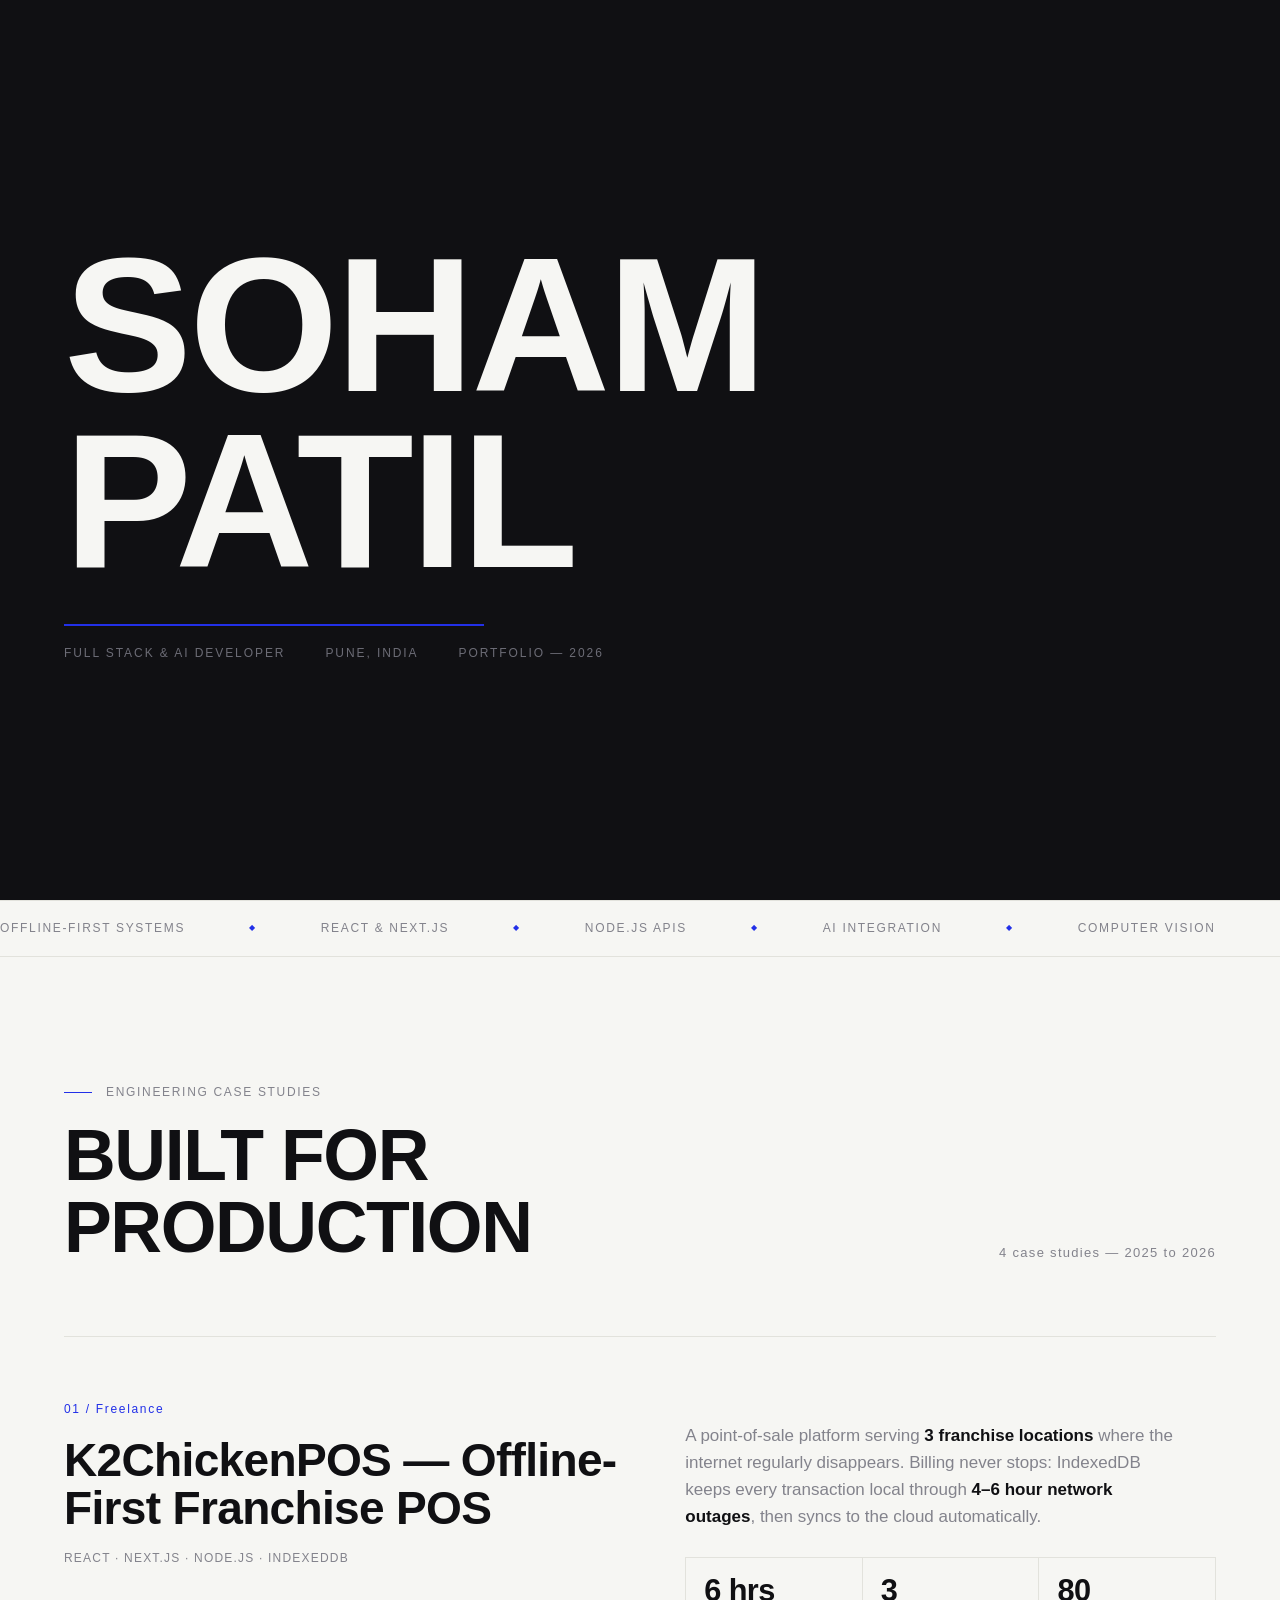
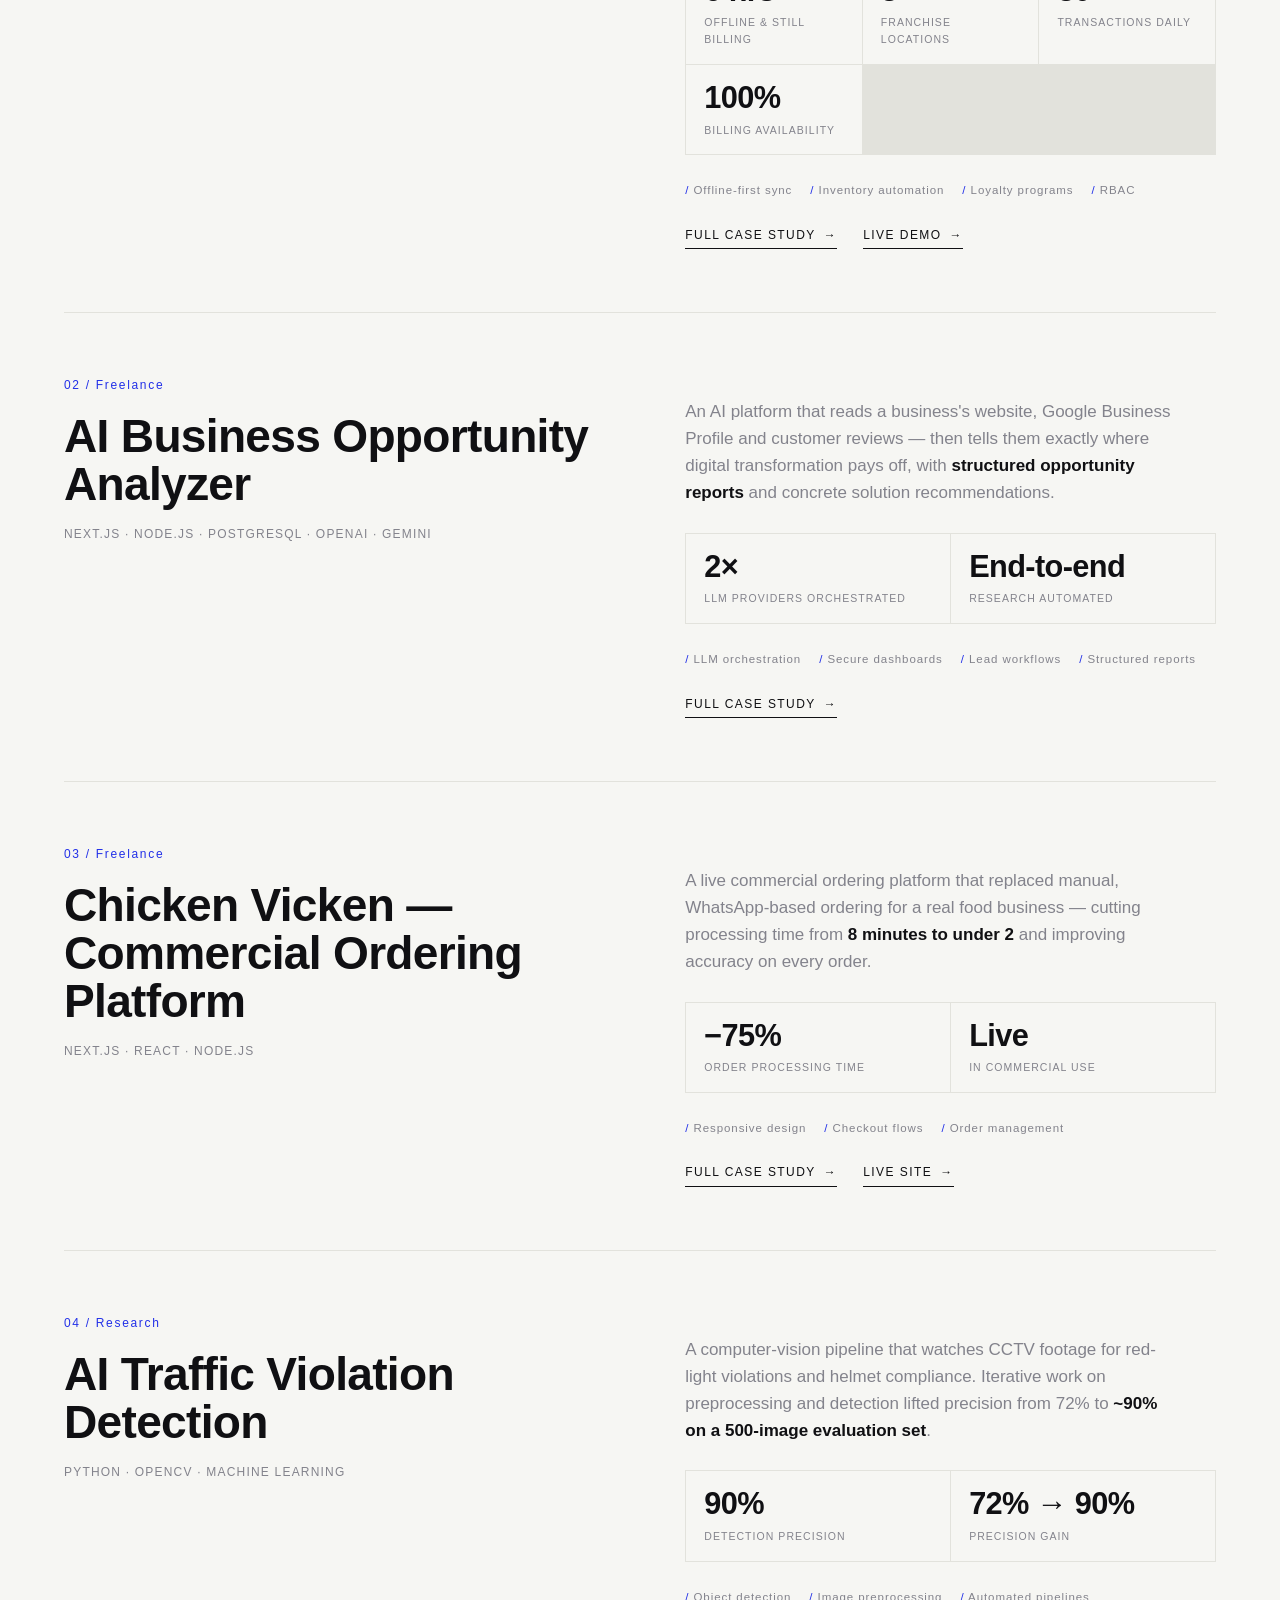
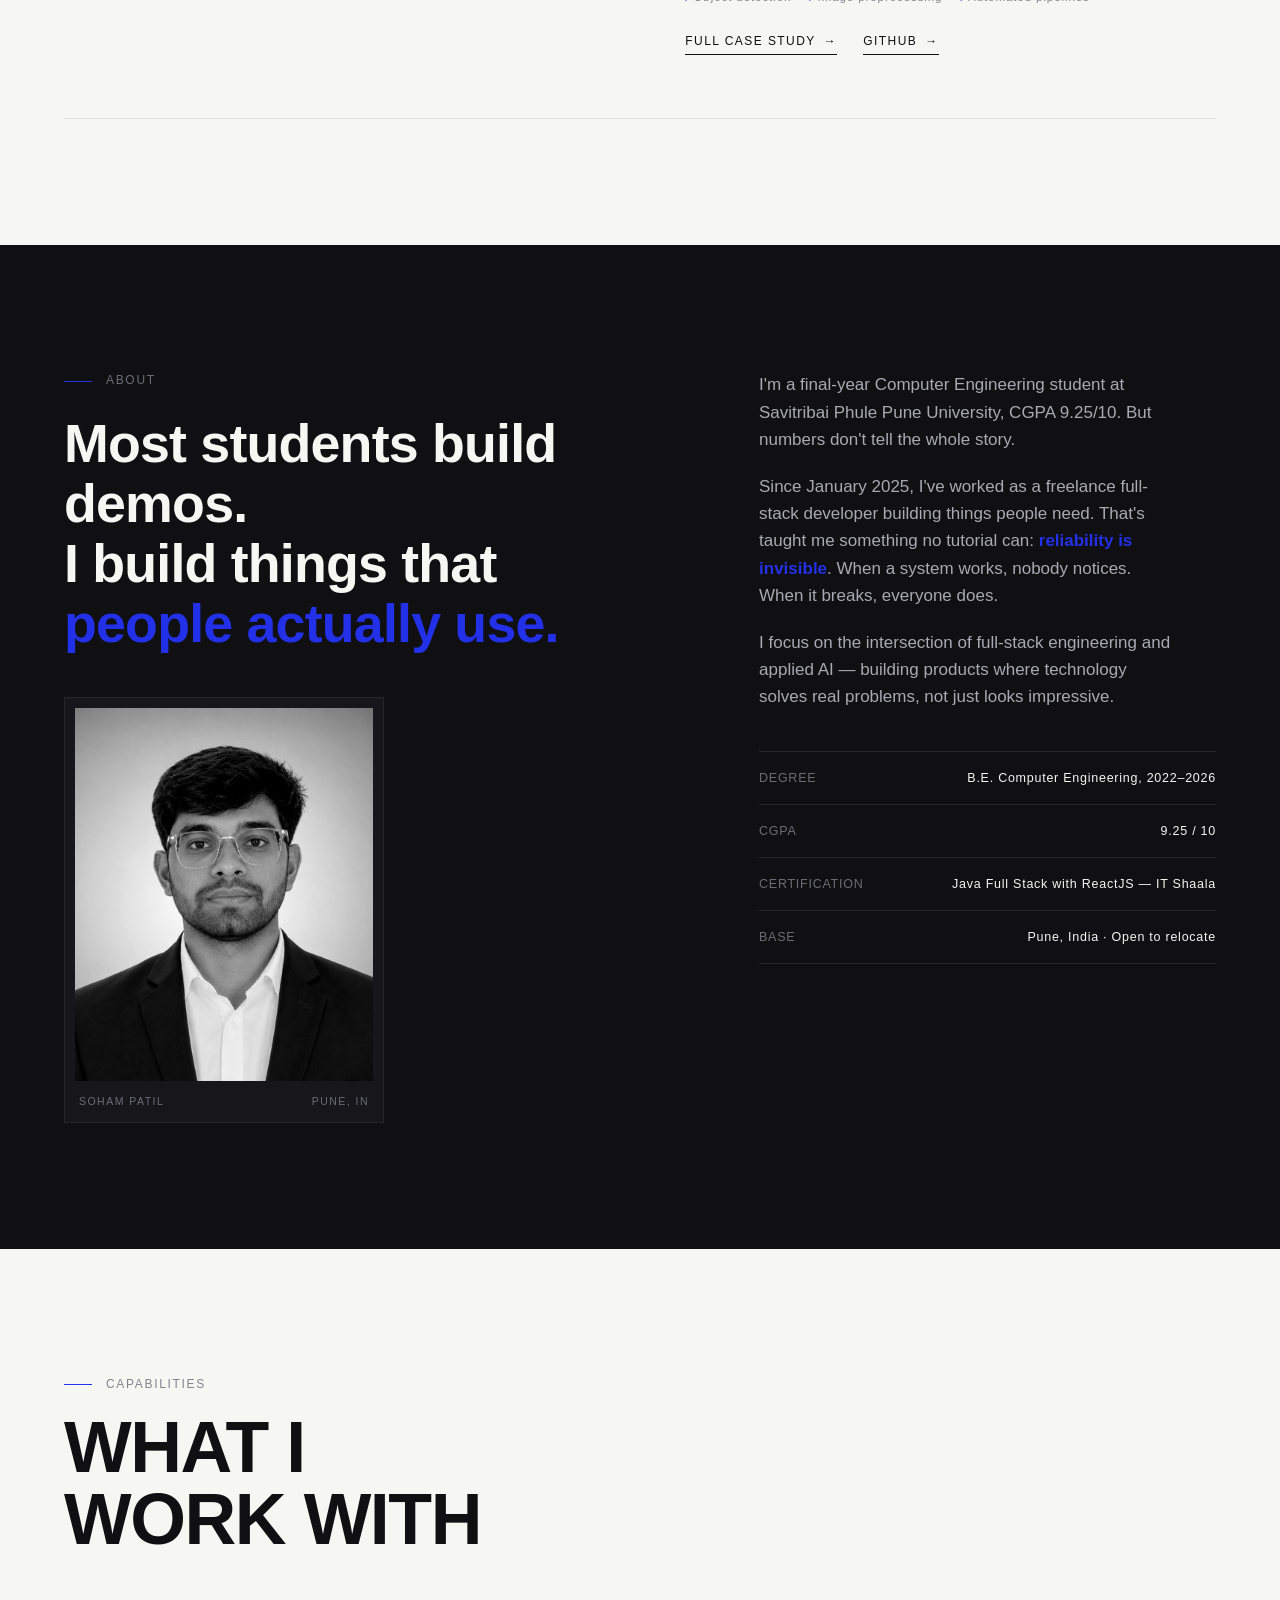
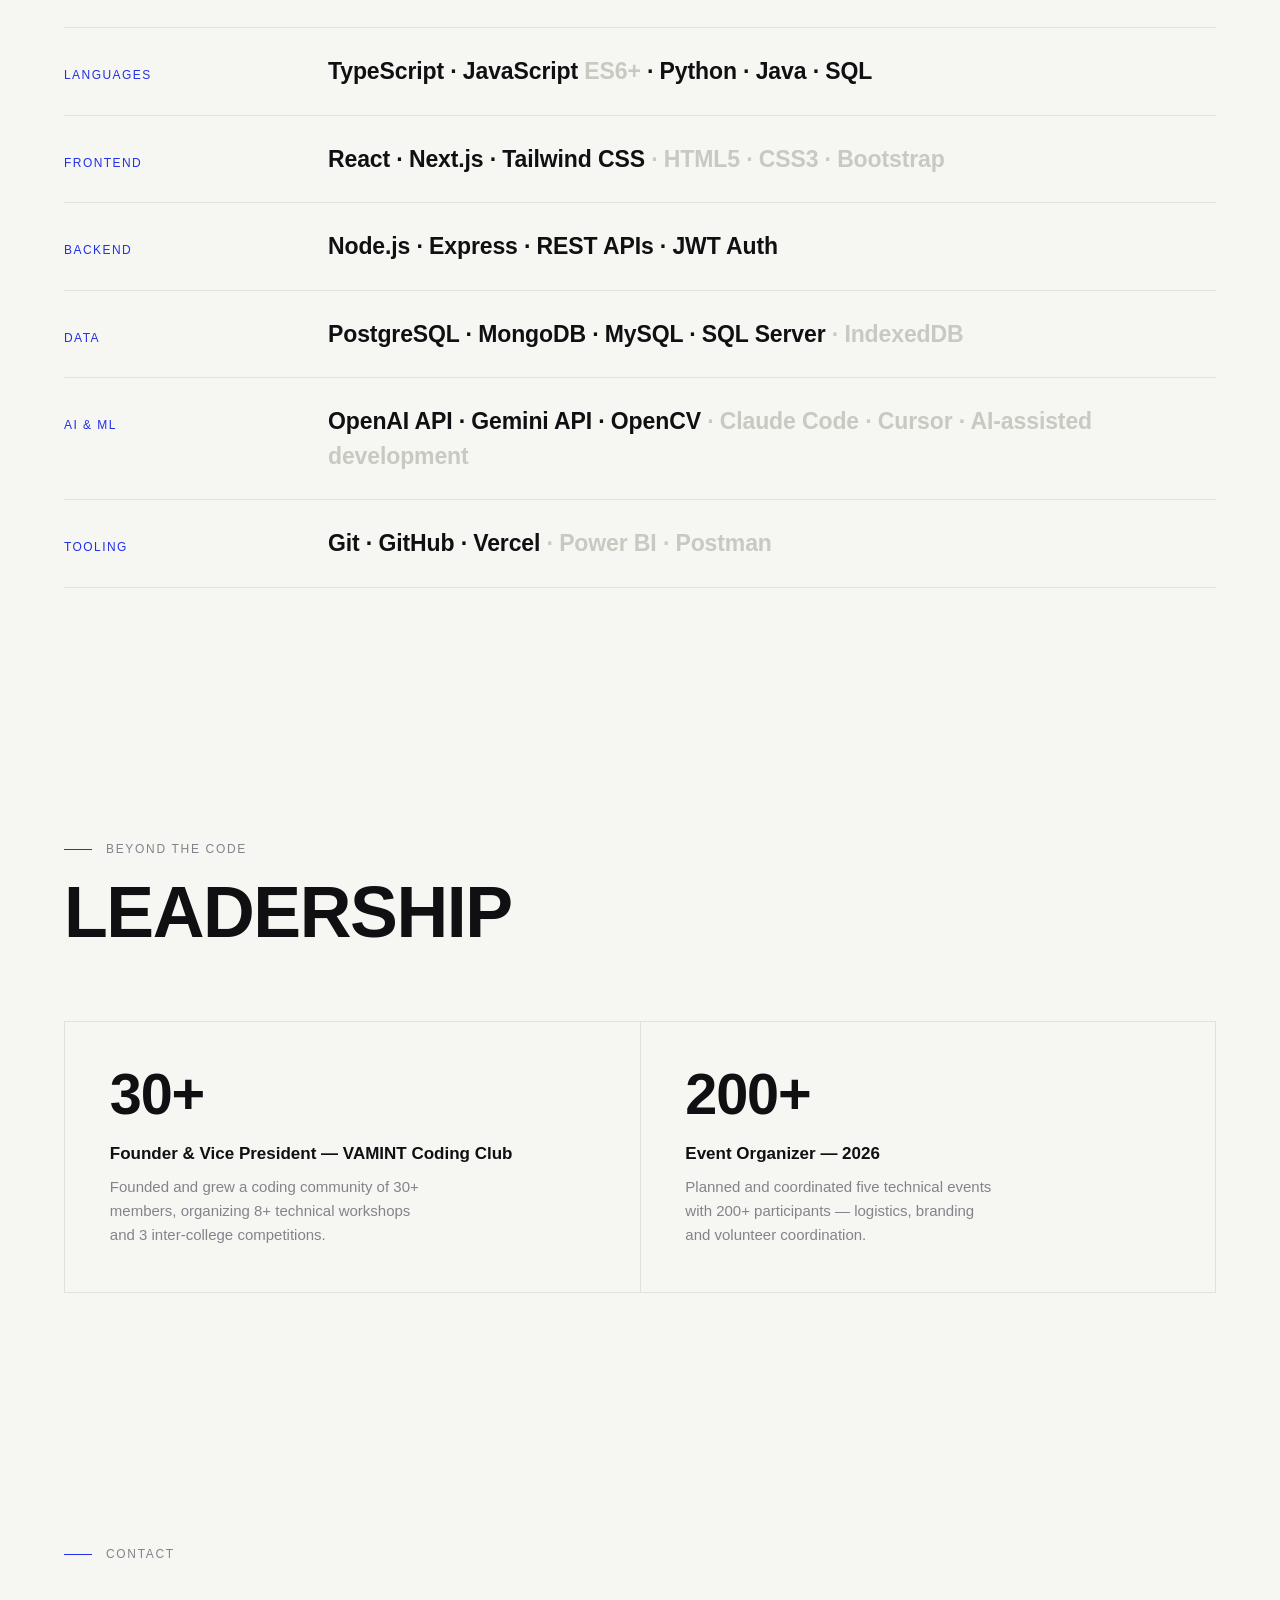
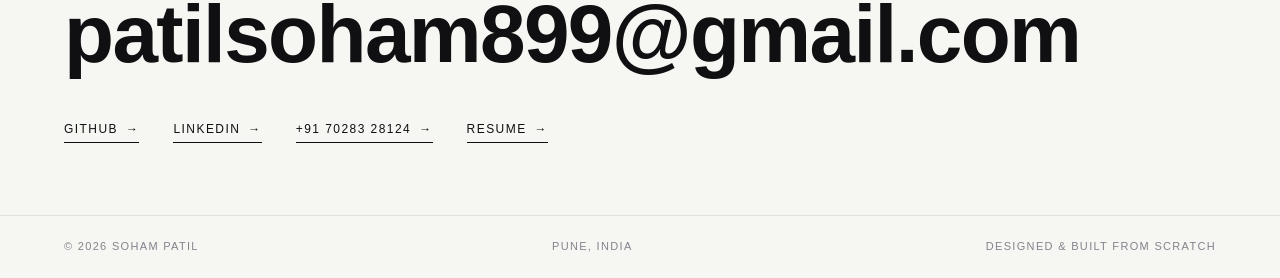
==== index.html @ d6ee8b54 "Add files via upload" ====
<!DOCTYPE html>
<html lang="en">
<head>
<meta charset="UTF-8" />
<meta name="viewport" content="width=device-width, initial-scale=1.0" />
<title>Soham Patil — Full Stack & AI Developer</title>
<meta name="description" content="Soham Patil builds production software that survives the real world — offline-first POS systems, commercial ordering platforms, and AI-powered tools." />
<link rel="preconnect" href="https://fonts.googleapis.com" />
<link rel="preconnect" href="https://fonts.gstatic.com" crossorigin />
<link href="https://fonts.googleapis.com/css2?family=Archivo:wdth,wght@62..125,100..900&family=Spline+Sans+Mono:wght@400;500&display=swap" rel="stylesheet" />
<style>
/* ============ TOKENS ============ */
:root{
  --gallery:#F6F6F3;
  --ink:#101013;
  --klein:#2230E8;
  --fog:#83838C;
  --hairline:#E2E2DC;
  --ink-hairline:#26262C;
  --display:'Lora',serif;
  --body:'Inter',sans-serif;
  --mono:'Inter',sans-serif;
  --ease:cubic-bezier(.25,.46,.45,.94);
  --gutter:clamp(20px,5vw,72px);
}
*{margin:0;padding:0;box-sizing:border-box;}
html{scroll-behavior:smooth;}
body{
  background:var(--gallery);
  color:var(--ink);
  font-family:var(--body);
  font-size:17px;
  line-height:1.6;
  -webkit-font-smoothing:antialiased;
  overflow-x:hidden;
}
body.locked{overflow:hidden;}
::selection{background:var(--klein);color:#fff;}
a{color:inherit;text-decoration:none;}
img{max-width:100%;display:block;}

.wrap{max-width:1360px;margin:0 auto;padding:0 var(--gutter);}
.wrap-narrow{max-width:960px;margin:0 auto;padding:0 var(--gutter);}
.eyebrow{
  font-family:var(--mono);
  font-size:12px;
  letter-spacing:.14em;
  text-transform:uppercase;
  color:var(--fog);
  display:flex;align-items:center;gap:14px;
}
.eyebrow::before{content:'';width:28px;height:1px;background:var(--klein);}

/* ============ INTRO OVERLAY ============ */
#intro{
  position:fixed;inset:0;z-index:100;
  background:var(--ink);color:var(--gallery);
  display:flex;flex-direction:column;justify-content:center;
  padding:0 var(--gutter);
  transition:transform 1.4s var(--ease);
}
#intro.lift{transform:translateY(-100%);}
.intro-line{overflow:hidden;}
.intro-line span{
  display:block;
  font-weight:700;
  font-size:clamp(64px,15vw,220px);
  line-height:.92;
  letter-spacing:-.015em;
  text-transform:uppercase;
  transform:translateY(110%);
  transition:transform 1.3s var(--ease);
  opacity:1;
}
#intro.play .intro-line span{transform:translateY(0);}
.intro-line:nth-child(2) span{transition-delay:.12s;}
.intro-rule{
  height:2px;width:0;background:var(--klein);
  margin:34px 0 18px;
  transition:width 1s var(--ease) .55s;
}
#intro.play .intro-rule{width:min(420px,60%);}
.intro-meta{
  font-family:var(--mono);font-size:12px;letter-spacing:.16em;
  text-transform:uppercase;color:#6C6C76;
  opacity:0;transform:translateY(10px);
  transition:opacity .7s ease .8s,transform .7s var(--ease) .8s;
  display:flex;gap:40px;flex-wrap:wrap;
}
#intro.play .intro-meta{opacity:1;transform:none;}

/* ============ NAV ============ */
header{
  position:fixed;top:0;left:0;right:0;z-index:50;
  padding:22px var(--gutter);
  display:flex;justify-content:space-between;align-items:center;
  opacity:0;transform:translateY(-12px);
  transition:opacity .8s ease,transform .8s var(--ease),background .3s ease,padding .3s ease;
}
body.ready header{opacity:1;transform:none;}
header.scrolled{
  background:rgba(246,246,243,.82);
  backdrop-filter:blur(14px);-webkit-backdrop-filter:blur(14px);
  padding:14px var(--gutter);
  border-bottom:1px solid var(--hairline);
}
.logo{
  font-weight:800;
  text-transform:uppercase;letter-spacing:-.01em;font-size:17px;
}
.logo em{font-style:normal;color:var(--klein);}
nav{display:flex;gap:34px;}
nav a{
  font-family:var(--mono);font-size:12px;letter-spacing:.12em;text-transform:uppercase;
  position:relative;padding:4px 0;color:var(--ink);
}
nav a::after{
  content:'';position:absolute;left:0;bottom:0;height:1px;width:100%;
  background:var(--klein);transform:scaleX(0);transform-origin:right;
  transition:transform .4s var(--ease);
}
nav a:hover::after{transform:scaleX(1);transform-origin:left;}
.nav-cta{color:var(--klein) !important;}
.menu-btn{
  display:none;background:none;border:none;cursor:pointer;z-index:70;
  font-family:var(--mono);font-size:12px;letter-spacing:.14em;text-transform:uppercase;
  color:var(--ink);
}

/* ============ HERO (landing) ============ */
.hero{
  min-height:100svh;
  display:flex;flex-direction:column;justify-content:flex-end;
  padding:0 var(--gutter) clamp(48px,8vh,90px);
  position:relative;
}
.hero h1{
  font-weight:800;
  ;
  font-size:clamp(44px,8.6vw,132px);
  line-height:.98;
  letter-spacing:-.02em;
  text-transform:uppercase;
  max-width:15ch;
}
.hero h1 .line{display:block;overflow:hidden;}
.hero h1 .line i{
  font-style:normal;display:block;
  transform:translateY(110%);
  transition:transform 1.1s var(--ease);
}
body.ready .hero h1 .line i{transform:none;}
body.ready .hero h1 .line:nth-child(2) i{transition-delay:.08s;}
body.ready .hero h1 .line:nth-child(3) i{transition-delay:.16s;}
.hero h1 em{font-style:normal;color:var(--klein);}
.hero-foot{
  display:flex;justify-content:space-between;align-items:flex-end;gap:40px;
  margin-top:clamp(32px,5vh,56px);flex-wrap:wrap;
  opacity:0;transform:translateY(16px);
  transition:opacity .9s ease .35s,transform .9s var(--ease) .35s;
}
body.ready .hero-foot{opacity:1;transform:none;}
.hero-foot p{max-width:44ch;color:var(--fog);font-size:16px;}
.hero-foot p strong{color:var(--ink);font-weight:600;}
.scroll-hint{
  font-family:var(--mono);font-size:11px;letter-spacing:.16em;text-transform:uppercase;
  color:var(--fog);display:flex;align-items:center;gap:12px;white-space:nowrap;
}
.scroll-hint::after{
  content:'';width:1px;height:44px;background:var(--ink);
  animation:drip 2.2s var(--ease) infinite;
  transform-origin:top;
}
@keyframes drip{0%{transform:scaleY(0);transform-origin:top;}45%{transform:scaleY(1);transform-origin:top;}55%{transform:scaleY(1);transform-origin:bottom;}100%{transform:scaleY(0);transform-origin:bottom;}}

/* ============ TICKER STRIP ============ */
.strip{
  border-top:1px solid var(--hairline);border-bottom:1px solid var(--hairline);
  padding:18px 0;overflow:hidden;
}
.strip-track{
  display:flex;gap:64px;width:max-content;
  animation:ticker 34s linear infinite;
}
.strip:hover .strip-track{animation-play-state:paused;}
.strip-track span{
  font-family:var(--mono);font-size:12px;letter-spacing:.14em;text-transform:uppercase;
  color:var(--fog);white-space:nowrap;display:flex;align-items:center;gap:64px;
}
.strip-track span::after{content:'◆';color:var(--klein);font-size:8px;}
@keyframes ticker{to{transform:translateX(-50%);}}

/* ============ SECTIONS ============ */
section{padding:clamp(90px,14vh,160px) 0;}
.section-head{
  display:flex;justify-content:space-between;align-items:flex-end;
  margin-bottom:clamp(48px,8vh,84px);gap:32px;flex-wrap:wrap;
}
.section-head h2{
  font-weight:800;
  font-size:clamp(36px,5.6vw,80px);line-height:1;
  letter-spacing:-.02em;text-transform:uppercase;margin-top:18px;
}
.section-head .count{
  font-family:var(--mono);font-size:13px;color:var(--fog);letter-spacing:.1em;
}
.reveal{opacity:0;transform:translateY(34px);transition:opacity .9s ease,transform .9s var(--ease);}
.reveal.in{opacity:1;transform:none;}

/* ============ WORK (landing) ============ */
.case{
  display:grid;
  grid-template-columns:minmax(0,1.05fr) minmax(0,1fr);
  gap:clamp(32px,5vw,80px);
  padding:clamp(44px,7vh,72px) 0;
  border-top:1px solid var(--hairline);
  align-items:start;
}
.case:last-of-type{border-bottom:1px solid var(--hairline);}
.case-left{position:sticky;top:110px;}
.case-idx{
  font-family:var(--mono);font-size:12px;color:var(--klein);letter-spacing:.14em;
  margin-bottom:18px;display:block;
}
.case h3{
  font-weight:750;
  font-size:clamp(28px,3.6vw,52px);line-height:1.04;letter-spacing:-.015em;
  margin-bottom:16px;
}
.case h3 a{transition:color .3s ease;}
.case h3 a:hover{color:var(--klein);}
.case-role{
  font-family:var(--mono);font-size:12px;letter-spacing:.1em;text-transform:uppercase;
  color:var(--fog);
}
.case-desc{color:var(--fog);margin:22px 0 26px;max-width:52ch;}
.case-desc strong{color:var(--ink);font-weight:600;}
.metrics{display:grid;grid-template-columns:repeat(auto-fit,minmax(150px,1fr));gap:1px;background:var(--hairline);border:1px solid var(--hairline);margin-bottom:26px;}
.metric{background:var(--gallery);padding:18px 18px 16px;transition:background .35s ease;}
.metric:hover{background:#EFEFEA;}
.metric b{
  display:block;font-weight:800;
  font-size:clamp(24px,2.4vw,34px);letter-spacing:-.02em;line-height:1;
}
.metric small{
  font-family:var(--mono);font-size:10.5px;letter-spacing:.1em;text-transform:uppercase;
  color:var(--fog);display:block;margin-top:8px;
}
.tags{display:flex;flex-wrap:wrap;gap:8px 18px;margin-bottom:26px;}
.tags span{
  font-family:var(--mono);font-size:11.5px;letter-spacing:.08em;color:var(--fog);
}
.tags span::before{content:'/ ';color:var(--klein);}
.case-links{display:flex;gap:26px;flex-wrap:wrap;}
.arrow-link{
  font-family:var(--mono);font-size:12px;letter-spacing:.12em;text-transform:uppercase;
  display:inline-flex;align-items:center;gap:8px;color:var(--ink);
  border-bottom:1px solid var(--ink);padding-bottom:3px;
  transition:color .3s ease,border-color .3s ease,gap .3s var(--ease);
  background:none;cursor:pointer;
}
.arrow-link:hover{color:var(--klein);border-color:var(--klein);gap:14px;}
.arrow-link::after{content:'→';}
.arrow-link.back::after{content:none;}
.arrow-link.back::before{content:'←';}

/* ============ ABOUT (ink panel) ============ */
.about{background:var(--ink);color:var(--gallery);}
.about .eyebrow{color:#6C6C76;}
.about-grid{
  display:grid;grid-template-columns:minmax(0,1.15fr) minmax(0,.85fr);
  gap:clamp(40px,6vw,100px);align-items:start;
}
.about h2{
  font-weight:750;
  font-size:clamp(30px,4.2vw,58px);line-height:1.12;letter-spacing:-.015em;
  margin-top:22px;
}
.about h2 em{font-style:normal;color:var(--klein);}
.about-side p{color:#A9A9B2;margin-bottom:20px;max-width:44ch;}
.about-side p strong{color:var(--gallery);font-weight:600;}
.facts{margin-top:40px;border-top:1px solid var(--ink-hairline);}
.fact{
  display:flex;justify-content:space-between;gap:24px;
  padding:16px 0;border-bottom:1px solid var(--ink-hairline);
  font-family:var(--mono);font-size:12.5px;letter-spacing:.06em;
}
.fact span:first-child{color:#6C6C76;text-transform:uppercase;}

/* portrait */
.portrait{
  margin-top:44px;max-width:320px;
  border:1px solid var(--ink-hairline);
  padding:10px;
  background:#17171B;
}
.portrait .ph{
  aspect-ratio:4/5;width:100%;
  display:flex;align-items:center;justify-content:center;
  background:#1D1D22;
  overflow:hidden;
}
.portrait .ph img{
  width:100%;height:100%;object-fit:cover;
  filter:grayscale(1) contrast(1.05);
  transition:filter .6s ease;
}
.portrait:hover .ph img{filter:grayscale(0);}
.portrait .ph span{
  font-weight:800;
  font-size:64px;color:#2C2C33;letter-spacing:-.02em;
}
.portrait figcaption{
  font-family:var(--mono);font-size:10.5px;letter-spacing:.14em;text-transform:uppercase;
  color:#6C6C76;padding:12px 4px 2px;display:flex;justify-content:space-between;
}

/* ============ CAPABILITIES ============ */
.cap-row{
  display:grid;grid-template-columns:minmax(140px,240px) 1fr;
  gap:24px;padding:26px 0;border-top:1px solid var(--hairline);
  align-items:baseline;
}
.cap-row:last-child{border-bottom:1px solid var(--hairline);}
.cap-row h4{
  font-family:var(--mono);font-size:12px;letter-spacing:.12em;text-transform:uppercase;
  color:var(--klein);font-weight:500;
}
.cap-row p{
  font-weight:600;
  font-size:clamp(17px,1.8vw,23px);line-height:1.5;letter-spacing:-.005em;
}
.cap-row p span{color:#C9C9C1;transition:color .4s ease;}
.cap-row:hover p span{color:var(--ink);}

/* ============ LEADERSHIP ============ */
.lead-grid{display:grid;grid-template-columns:1fr 1fr;gap:1px;background:var(--hairline);border:1px solid var(--hairline);}
.lead-card{background:var(--gallery);padding:clamp(28px,3.5vw,48px);transition:background .35s ease;}
.lead-card:hover{background:#EFEFEA;}
.lead-card b{
  display:block;font-weight:800;
  font-size:clamp(36px,4.5vw,64px);line-height:1;letter-spacing:-.02em;
}
.lead-card h5{
  font-weight:650;font-size:17px;margin:16px 0 8px;
  ;
}
.lead-card p{color:var(--fog);font-size:15px;max-width:38ch;}

/* ============ CONTACT ============ */
.contact{padding-bottom:clamp(60px,8vh,90px);}
.big-mail{
  display:block;
  font-weight:800;
  font-size:clamp(28px,6.4vw,87px);
  line-height:1.02;letter-spacing:-.02em;text-transform:lowercase;
  margin:28px 0 8px;
  position:relative;width:fit-content;max-width:100%;
  word-break:break-all;
  transition:color .35s ease;
}
.big-mail::after{
  content:'';position:absolute;left:0;bottom:-6px;height:3px;width:100%;
  background:var(--klein);transform:scaleX(0);transform-origin:right;
  transition:transform .55s var(--ease);
}
.big-mail:hover{color:var(--klein);}
.big-mail:hover::after{transform:scaleX(1);transform-origin:left;}
.contact-meta{display:flex;gap:34px;flex-wrap:wrap;margin-top:44px;}

/* ============ FOOTER ============ */
footer{
  border-top:1px solid var(--hairline);
  padding:22px var(--gutter);
  display:flex;justify-content:space-between;gap:20px;flex-wrap:wrap;
  font-family:var(--mono);font-size:11px;letter-spacing:.12em;text-transform:uppercase;
  color:var(--fog);
}

/* ============ CASE STUDY PAGES ============ */
.cs-hero{
  padding:clamp(150px,22vh,220px) 0 clamp(50px,8vh,80px);
}
.cs-hero h1{
  font-weight:800;
  font-size:clamp(38px,6.4vw,96px);line-height:1;letter-spacing:-.02em;
  text-transform:uppercase;margin-top:22px;max-width:18ch;
}
.cs-meta{
  display:grid;grid-template-columns:repeat(auto-fit,minmax(170px,1fr));
  gap:1px;background:var(--hairline);border:1px solid var(--hairline);
  margin-top:clamp(36px,6vh,56px);
}
.cs-meta div{background:var(--gallery);padding:16px 18px;}
.cs-meta small{
  font-family:var(--mono);font-size:10.5px;letter-spacing:.12em;text-transform:uppercase;
  color:var(--fog);display:block;margin-bottom:6px;
}
.cs-meta span{font-weight:600;font-size:14.5px;}
.cs-section{padding:clamp(56px,9vh,100px) 0;border-top:1px solid var(--hairline);}
.cs-section .eyebrow{margin-bottom:26px;}
.cs-lede{
  font-weight:600;
  font-size:clamp(21px,2.6vw,32px);line-height:1.35;letter-spacing:-.01em;
  max-width:30ch;
}
.cs-lede em{font-style:normal;color:var(--klein);}
.cs-cols{
  display:grid;grid-template-columns:minmax(0,1fr) minmax(0,1fr);
  gap:clamp(32px,5vw,80px);align-items:start;
}
.cs-body p{color:#55555E;margin-bottom:18px;max-width:58ch;}
.cs-body p strong{color:var(--ink);font-weight:600;}
.cs-body ul{list-style:none;margin:8px 0 18px;}
.cs-body li{
  padding:12px 0;border-bottom:1px solid var(--hairline);
  color:#55555E;font-size:15.5px;
}
.cs-body li strong{color:var(--ink);font-weight:600;}
.cs-body li::before{content:'— ';color:var(--klein);}

/* challenge blocks */
.challenge{
  border:1px solid var(--hairline);
  padding:clamp(24px,3vw,40px);
  margin-bottom:22px;
  background:var(--gallery);
  transition:border-color .35s ease;
}
.challenge:hover{border-color:var(--ink);}
.challenge h4{
  font-weight:700;
  font-size:clamp(18px,2vw,24px);letter-spacing:-.01em;margin-bottom:12px;
}
.challenge .q{
  font-family:var(--mono);font-size:11px;letter-spacing:.14em;text-transform:uppercase;
  color:var(--klein);display:block;margin-bottom:14px;
}
.challenge p{color:#55555E;font-size:15.5px;max-width:62ch;}
.challenge p strong{color:var(--ink);font-weight:600;}

/* lessons */
.lesson{
  border-left:2px solid var(--klein);
  padding:6px 0 6px clamp(24px,3vw,44px);
  font-weight:600;
  font-size:clamp(19px,2.2vw,27px);line-height:1.5;letter-spacing:-.008em;
  max-width:36ch;
}
.lesson small{
  display:block;margin-top:18px;
  font-family:var(--mono);font-weight:400;font-size:11px;
  letter-spacing:.14em;text-transform:uppercase;color:var(--fog);
}

/* architecture diagram */
.diagram-wrap{
  border:1px solid var(--hairline);
  background:#FBFBF9;
  padding:clamp(20px,3vw,44px);
  overflow-x:auto;
}
.diagram-wrap svg{display:block;margin:0 auto;min-width:640px;max-width:900px;width:100%;height:auto;}
.diagram-caption{
  font-family:var(--mono);font-size:11px;letter-spacing:.12em;text-transform:uppercase;
  color:var(--fog);margin-top:16px;display:flex;justify-content:space-between;gap:16px;flex-wrap:wrap;
}
/* svg internals */
.dg-node rect{
  fill:var(--gallery);stroke:var(--ink);stroke-width:1.25;
}
.dg-node.accent rect{stroke:var(--klein);stroke-width:1.5;}
.dg-node.dark rect{fill:var(--ink);stroke:var(--ink);}
.dg-node text{
  font-family:'Archivo',sans-serif;font-size:13.5px;font-weight:650;
  fill:var(--ink);letter-spacing:-.01em;
}
.dg-node.dark text{fill:var(--gallery);}
.dg-node .sub{
  font-family:'Spline Sans Mono',monospace;font-size:9.5px;font-weight:400;
  fill:var(--fog);letter-spacing:.08em;text-transform:uppercase;
}
.dg-node.dark .sub{fill:#8B8B95;}
.dg-wire{
  fill:none;stroke:var(--klein);stroke-width:1.5;
  stroke-dasharray:600;stroke-dashoffset:600;
}
.dg-wire.loop{stroke:var(--fog);stroke-dasharray:4 5;}
.dg-arrow{fill:var(--klein);opacity:0;}
.dg-label{
  font-family:'Spline Sans Mono',monospace;font-size:9.5px;
  fill:var(--fog);letter-spacing:.1em;text-transform:uppercase;
}
.dg-node{opacity:0;transform:translateY(10px);}
/* animation on .drawn */
.diagram-wrap.drawn .dg-node{
  animation:nodeIn .7s var(--ease) forwards;
}
.diagram-wrap.drawn .dg-wire:not(.loop){
  animation:wire 1.2s var(--ease) forwards;
}
.diagram-wrap.drawn .dg-wire.loop{
  animation:wire 1.2s var(--ease) forwards;
}
.diagram-wrap.drawn .dg-arrow{
  animation:fadeIn .4s ease forwards;
}
@keyframes nodeIn{to{opacity:1;transform:none;}}
@keyframes wire{to{stroke-dashoffset:0;}}
@keyframes fadeIn{to{opacity:1;}}

/* staggering (applied via inline style --d) */
.dg-node,.dg-wire,.dg-arrow{animation-delay:var(--d,0s) !important;}

/* case prev/next */
.cs-nav{
  border-top:1px solid var(--hairline);
  display:grid;grid-template-columns:1fr 1fr;
}
.cs-nav a{
  padding:clamp(32px,5vh,56px) var(--gutter);
  display:flex;flex-direction:column;gap:10px;
  transition:background .35s ease;
}
.cs-nav a:hover{background:#EFEFEA;}
.cs-nav a:first-child{border-right:1px solid var(--hairline);}
.cs-nav small{
  font-family:var(--mono);font-size:11px;letter-spacing:.14em;text-transform:uppercase;
  color:var(--fog);
}
.cs-nav b{
  font-weight:750;
  font-size:clamp(17px,2vw,24px);letter-spacing:-.01em;line-height:1.2;
}
.cs-nav a:last-child{text-align:right;align-items:flex-end;}

/* ============ RESPONSIVE ============ */
@media (max-width:900px){
  .case{grid-template-columns:1fr;}
  .case-left{position:static;}
  .about-grid{grid-template-columns:1fr;}
  .lead-grid{grid-template-columns:1fr;}
  .cs-cols{grid-template-columns:1fr;}
  nav{display:none;}
  nav.open{display:flex;position:fixed;inset:0;background:var(--gallery);flex-direction:column;justify-content:center;align-items:center;gap:28px;z-index:60;}
  nav.open a{font-size:18px;}
  .menu-btn{display:block;}
}

/* ============ LIGHTBOX / MODAL ============ */
.lightbox-modal{
  position:fixed;inset:0;z-index:1000;
  background:rgba(0,0,0,.85);
  display:none;align-items:center;justify-content:center;
  padding:20px;overflow-y:auto;
}
.lightbox-modal.open{display:flex;}
.lightbox-content{
  background:var(--gallery);
  border-radius:8px;
  max-width:1200px;width:100%;
  max-height:90vh;overflow-y:auto;
  position:relative;
}
.lightbox-close{
  position:absolute;top:16px;right:16px;z-index:1001;
  background:var(--ink);color:var(--gallery);
  border:none;cursor:pointer;width:44px;height:44px;
  font-size:28px;display:flex;align-items:center;justify-content:center;
  border-radius:50%;transition:background .3s ease;font-weight:300;
}
.lightbox-close:hover{background:var(--klein);}
.lightbox-inner{padding:clamp(16px,4vw,40px);}
.lightbox-img{width:100%;height:auto;display:block;border-radius:4px;margin-bottom:28px;}
.lightbox-iframe{
  width:100%;height:600px;border:none;border-radius:4px;
  display:block;margin-top:20px;
}

/* screenshot grid */
.cs-screenshots{
  display:grid;grid-template-columns:repeat(auto-fit,minmax(280px,1fr));
  gap:1px;background:var(--hairline);border:1px solid var(--hairline);
  margin-top:clamp(20px,3vw,32px);
}
.cs-screenshot{
  background:var(--gallery);padding:2px;cursor:pointer;
  transition:background .35s ease;position:relative;overflow:hidden;
}
.cs-screenshot:hover{background:#EFEFEA;}
.cs-screenshot img{
  width:100%;height:auto;display:block;
  transition:transform .4s var(--ease);
}
.cs-screenshot:hover img{transform:scale(1.02);}
.cs-screenshot-label{
  position:absolute;bottom:0;left:0;right:0;
  background:linear-gradient(180deg,transparent,rgba(0,0,0,.6));
  color:var(--gallery);padding:40px 12px 12px;
  font-family:var(--mono);font-size:11px;letter-spacing:.12em;
  text-transform:uppercase;opacity:0;transition:opacity .3s ease;
}
.cs-screenshot:hover .cs-screenshot-label{opacity:1;}

/* full-width iframe preview */
.cs-preview{
  border:1px solid var(--hairline);
  padding:0;overflow:hidden;border-radius:4px;
  margin-top:clamp(24px,3.5vw,40px);
}
.cs-preview-label{
  font-family:var(--mono);font-size:11px;letter-spacing:.12em;text-transform:uppercase;
  color:var(--fog);padding:12px 16px;background:var(--gallery);
  border-bottom:1px solid var(--hairline);
}
.cs-preview iframe{
  width:100%;height:600px;display:block;border:none;
}

/* ============ REDUCED MOTION ============ */
@media (prefers-reduced-motion:reduce){
  *,*::before,*::after{animation:none !important;transition:none !important;}
  #intro{display:none;}
  body{overflow:auto !important;}
  header,.hero h1 .line i,.hero-foot,.reveal{opacity:1 !important;transform:none !important;}
  .dg-node{opacity:1 !important;transform:none !important;}
  .dg-wire{stroke-dashoffset:0 !important;}
  .dg-arrow{opacity:1 !important;}
}

</style>
</head>
<body class="locked">
<header id="header">
  <a class="logo" href="#top">Soham<em>.</em>Patil</a>
  <button class="menu-btn" id="menuBtn" aria-label="Open menu">Menu</button>
  <nav id="nav">
    <a href="#work">Work</a>
    <a href="#about">About</a>
    <a href="#capabilities">Capabilities</a>
    <a href="#leadership">Leadership</a>
    <a href="#contact" class="nav-cta">Contact</a>
  </nav>
</header>
<!-- INTRO -->
<div id="intro" aria-hidden="true">
  <div class="intro-line"><span>Soham</span></div>
  <div class="intro-line"><span>Patil</span></div>
  <div class="intro-rule"></div>
  <div class="intro-meta">
    <span>Full Stack &amp; AI Developer</span>
    <span>Pune, India</span>
    <span>Portfolio — 2026</span>
  </div>
</div>

<!-- HERO -->
<section class="hero" id="top">
  <h1>
    <span class="line"><i>Software that</i></span>
    <span class="line"><i>actually</i></span>
    <span class="line"><i><em>works.</em></i></span>
  </h1>
  <div class="hero-foot">
    <p>
      I'm Soham, a Computer Engineering student building 
      <span style="color:var(--klein);font-weight:600;">production systems for real businesses</span>. 
      From point-of-sale platforms that keep working through power outages, to ordering systems that cut processing time in half, 
      I design software that solves actual problems.
    </p>
    <div class="scroll-hint">Scroll</div>
  </div>
</section>

<!-- STRIP -->
<div class="strip" aria-hidden="true">
  <div class="strip-track" id="stripTrack">
    <span>Offline-First Systems</span>
    <span>React &amp; Next.js</span>
    <span>Node.js APIs</span>
    <span>AI Integration</span>
    <span>Computer Vision</span>
    <span>PostgreSQL · MongoDB</span>
    <span>CGPA 9.25 / 10</span>
  </div>
</div>

<!-- WORK -->
<section id="work">
  <div class="wrap">
    <div class="section-head reveal">
      <div>
        <div class="eyebrow">Engineering Case Studies</div>
        <h2>Built for<br/>production</h2>
      </div>
      <div class="count">4 case studies — 2025 to 2026</div>
    </div>

    <!-- 01 -->
    <article class="case reveal">
      <div class="case-left">
        <span class="case-idx">01 / Freelance</span>
        <h3><a href="case-k2chickenpos.html">K2ChickenPOS — Offline-First Franchise POS</a></h3>
        <div class="case-role">React · Next.js · Node.js · IndexedDB</div>
      </div>
      <div class="case-right">
        <p class="case-desc">
          A point-of-sale platform serving <strong>3 franchise locations</strong> where
          the internet regularly disappears. Billing never stops: IndexedDB keeps
          every transaction local through <strong>4–6 hour network outages</strong>, then
          syncs to the cloud automatically.
        </p>
        <div class="metrics">
          <div class="metric"><b>6 hrs</b><small>Offline &amp; still billing</small></div>
          <div class="metric"><b>3</b><small>Franchise locations</small></div>
          <div class="metric"><b>80</b><small>Transactions daily</small></div>
          <div class="metric"><b>100%</b><small>Billing availability</small></div>
        </div>
        <div class="tags">
          <span>Offline-first sync</span><span>Inventory automation</span><span>Loyalty programs</span><span>RBAC</span>
        </div>
        <div class="case-links">
          <a class="arrow-link" href="case-k2chickenpos.html">Full case study</a>
          <a class="arrow-link" href="https://k2-chicken-pos-web.vercel.app/store/pos" target="_blank" rel="noopener">Live demo</a>
        </div>
      </div>
    </article>

    <!-- 02 -->
    <article class="case reveal">
      <div class="case-left">
        <span class="case-idx">02 / Freelance</span>
        <h3><a href="case-ai-analyzer.html">AI Business Opportunity Analyzer</a></h3>
        <div class="case-role">Next.js · Node.js · PostgreSQL · OpenAI · Gemini</div>
      </div>
      <div class="case-right">
        <p class="case-desc">
          An AI platform that reads a business's website, Google Business Profile
          and customer reviews — then tells them exactly where digital
          transformation pays off, with <strong>structured opportunity reports</strong>
          and concrete solution recommendations.
        </p>
        <div class="metrics">
          <div class="metric"><b>2×</b><small>LLM providers orchestrated</small></div>
          <div class="metric"><b>End-to-end</b><small>Research automated</small></div>
        </div>
        <div class="tags">
          <span>LLM orchestration</span><span>Secure dashboards</span><span>Lead workflows</span><span>Structured reports</span>
        </div>
        <div class="case-links">
          <a class="arrow-link" href="case-ai-analyzer.html">Full case study</a>
        </div>
      </div>
    </article>

    <!-- 03 -->
    <article class="case reveal">
      <div class="case-left">
        <span class="case-idx">03 / Freelance</span>
        <h3><a href="case-chicken-vicken.html">Chicken Vicken — Commercial Ordering Platform</a></h3>
        <div class="case-role">Next.js · React · Node.js</div>
      </div>
      <div class="case-right">
        <p class="case-desc">
          A live commercial ordering platform that replaced manual,
          WhatsApp-based ordering for a real food business — cutting processing
          time from <strong>8 minutes to under 2</strong> and improving accuracy on
          every order.
        </p>
        <div class="metrics">
          <div class="metric"><b>−75%</b><small>Order processing time</small></div>
          <div class="metric"><b>Live</b><small>In commercial use</small></div>
        </div>
        <div class="tags">
          <span>Responsive design</span><span>Checkout flows</span><span>Order management</span>
        </div>
        <div class="case-links">
          <a class="arrow-link" href="case-chicken-vicken.html">Full case study</a>
          <a class="arrow-link" href="https://www.k2chicken.com" target="_blank" rel="noopener">Live site</a>
        </div>
      </div>
    </article>

    <!-- 04 -->
    <article class="case reveal">
      <div class="case-left">
        <span class="case-idx">04 / Research</span>
        <h3><a href="case-traffic-detection.html">AI Traffic Violation Detection</a></h3>
        <div class="case-role">Python · OpenCV · Machine Learning</div>
      </div>
      <div class="case-right">
        <p class="case-desc">
          A computer-vision pipeline that watches CCTV footage for red-light
          violations and helmet compliance. Iterative work on preprocessing and
          detection lifted precision from 72% to <strong>~90% on a 500-image
          evaluation set</strong>.
        </p>
        <div class="metrics">
          <div class="metric"><b>90%</b><small>Detection precision</small></div>
          <div class="metric"><b>72% → 90%</b><small>Precision gain</small></div>
        </div>
        <div class="tags">
          <span>Object detection</span><span>Image preprocessing</span><span>Automated pipelines</span>
        </div>
        <div class="case-links">
          <a class="arrow-link" href="case-traffic-detection.html">Full case study</a>
          <a class="arrow-link" href="https://github.com/SohamPatil01" target="_blank" rel="noopener">GitHub</a>
        </div>
      </div>
    </article>
  </div>
</section>

<!-- ABOUT -->
<section class="about" id="about">
  <div class="wrap">
    <div class="about-grid">
      <div class="reveal">
        <div class="eyebrow">About</div>
        <h2>
          Most students build demos.<br/>
          I build things that<br/>
          <em>people actually use.</em>
        </h2>
        <figure class="portrait">
          <div class="ph">
            <img src="[data-uri]" alt="Soham Patil" />
          </div>
          <figcaption><span>Soham Patil</span><span>Pune, IN</span></figcaption>
        </figure>
      </div>
      <div class="about-side reveal">
        <p>
          I'm a final-year Computer Engineering student at Savitribai Phule Pune
          University, CGPA 9.25/10. But numbers don't tell the whole story.
        </p>
        <p>
          Since January 2025, I've worked as a freelance full-stack developer building things people need. 
          That's taught me something no tutorial can: <span style="color:var(--klein);font-weight:600;">reliability is invisible</span>. 
          When a system works, nobody notices. When it breaks, everyone does.
        </p>
        <p>
          I focus on the intersection of full-stack engineering and applied AI — building products 
          where technology solves real problems, not just looks impressive.
        </p>
        <div class="facts">
          <div class="fact"><span>Degree</span><span>B.E. Computer Engineering, 2022–2026</span></div>
          <div class="fact"><span>CGPA</span><span>9.25 / 10</span></div>
          <div class="fact"><span>Certification</span><span>Java Full Stack with ReactJS — IT Shaala</span></div>
          <div class="fact"><span>Base</span><span>Pune, India · Open to relocate</span></div>
        </div>
      </div>
    </div>
  </div>
</section>

<!-- CAPABILITIES -->
<section id="capabilities">
  <div class="wrap">
    <div class="section-head reveal">
      <div>
        <div class="eyebrow">Capabilities</div>
        <h2>What I<br/>work with</h2>
      </div>
    </div>
    <div class="reveal">
      <div class="cap-row">
        <h4>Languages</h4>
        <p>TypeScript · JavaScript <span>ES6+</span> · Python · Java · SQL</p>
      </div>
      <div class="cap-row">
        <h4>Frontend</h4>
        <p>React · Next.js · Tailwind CSS <span>· HTML5 · CSS3 · Bootstrap</span></p>
      </div>
      <div class="cap-row">
        <h4>Backend</h4>
        <p>Node.js · Express · REST APIs · JWT Auth</p>
      </div>
      <div class="cap-row">
        <h4>Data</h4>
        <p>PostgreSQL · MongoDB · MySQL · SQL Server <span>· IndexedDB</span></p>
      </div>
      <div class="cap-row">
        <h4>AI &amp; ML</h4>
        <p>OpenAI API · Gemini API · OpenCV <span>· Claude Code · Cursor · AI-assisted development</span></p>
      </div>
      <div class="cap-row">
        <h4>Tooling</h4>
        <p>Git · GitHub · Vercel <span>· Power BI · Postman</span></p>
      </div>
    </div>
  </div>
</section>

<!-- LEADERSHIP -->
<section id="leadership">
  <div class="wrap">
    <div class="section-head reveal">
      <div>
        <div class="eyebrow">Beyond the Code</div>
        <h2>Leadership</h2>
      </div>
    </div>
    <div class="lead-grid reveal">
      <div class="lead-card">
        <b>30+</b>
        <h5>Founder &amp; Vice President — VAMINT Coding Club</h5>
        <p>Founded and grew a coding community of 30+ members, organizing 8+ technical workshops and 3 inter-college competitions.</p>
      </div>
      <div class="lead-card">
        <b>200+</b>
        <h5>Event Organizer — 2026</h5>
        <p>Planned and coordinated five technical events with 200+ participants — logistics, branding and volunteer coordination.</p>
      </div>
    </div>
  </div>
</section>

<!-- CONTACT -->
<section class="contact" id="contact">
  <div class="wrap reveal">
    <div class="eyebrow">Contact</div>
    <a class="big-mail" href="mailto:patilsoham899@gmail.com">patilsoham899@gmail.com</a>
    <div class="contact-meta">
      <a class="arrow-link" href="https://github.com/SohamPatil01" target="_blank" rel="noopener">GitHub</a>
      <a class="arrow-link" href="https://www.linkedin.com/in/soham-patil-363115251/" target="_blank" rel="noopener">LinkedIn</a>
      <a class="arrow-link" href="tel:+917028328124">+91 70283 28124</a>
      <a class="arrow-link" href="[data-uri]" download="Soham_Patil_Resume.pdf">Resume</a>
    </div>
  </div>
</section>

<div id="lightbox" class="lightbox-modal">
  <div class="lightbox-content">
    <button id="lightbox-close" class="lightbox-close">&times;</button>
    <div class="lightbox-inner"></div>
  </div>
</div>
<footer>
  <span>&copy; 2026 Soham Patil</span>
  <span>Pune, India</span>
  <span>Designed &amp; built from scratch</span>
</footer>
<script>
(function(){
  const reduce = window.matchMedia('(prefers-reduced-motion: reduce)').matches;
  const intro = document.getElementById('intro');
  const body = document.body;

  // ticker duplicate (landing only)
  const track = document.getElementById('stripTrack');
  if(track) track.innerHTML += track.innerHTML;

  // intro: play on every landing page load, only suppress on case study pages
  if(intro){
    const isLanding = !window.location.pathname.includes('case-');
    const seen = sessionStorage.getItem('introSeen');
    if(reduce || (seen && !isLanding)){
      intro.remove();
      body.classList.remove('locked');
      body.classList.add('ready');
    }else{
      requestAnimationFrame(()=> requestAnimationFrame(()=> intro.classList.add('play')));
      setTimeout(()=>{
        intro.classList.add('lift');
        body.classList.remove('locked');
        body.classList.add('ready');
        sessionStorage.setItem('introSeen','1');
        setTimeout(()=> intro.remove(), 1400);
      }, 3200);
    }
  }else{
    body.classList.remove('locked');
    body.classList.add('ready');
  }

  // nav scroll state
  const header = document.getElementById('header');
  addEventListener('scroll', ()=>{
    header.classList.toggle('scrolled', scrollY > 40);
  }, {passive:true});

  // scroll reveals
  const io = new IntersectionObserver(entries=>{
    entries.forEach(e=>{
      if(e.isIntersecting){ e.target.classList.add('in'); io.unobserve(e.target); }
    });
  },{threshold:.12, rootMargin:'0px 0px -8% 0px'});
  document.querySelectorAll('.reveal').forEach(el=> io.observe(el));

  // architecture diagrams: draw when visible
  const dio = new IntersectionObserver(entries=>{
    entries.forEach(e=>{
      if(e.isIntersecting){ e.target.classList.add('drawn'); dio.unobserve(e.target); }
    });
  },{threshold:.35});
  document.querySelectorAll('.diagram-wrap').forEach(el=> dio.observe(el));

  // lightbox modal
  const modal = document.getElementById('lightbox');
  const closeBtn = document.getElementById('lightbox-close');
  const screenshots = document.querySelectorAll('.cs-screenshot, .lightbox-trigger');
  if(modal && closeBtn){
    screenshots.forEach(ss => {
      ss.addEventListener('click', (e)=>{
        const imgSrc = ss.dataset.imgSrc;
        const iframeSrc = ss.dataset.iframeSrc;
        const label = ss.dataset.label || '';
        
        const inner = modal.querySelector('.lightbox-inner');
        let content = '';
        if(imgSrc) content += `<img class="lightbox-img" src="${imgSrc}" alt="${label}" />`;
        if(iframeSrc) content += `<iframe class="lightbox-iframe" src="${iframeSrc}" title="${label}"></iframe>`;
        inner.innerHTML = content;
        modal.classList.add('open');
        document.body.style.overflow = 'hidden';
      });
    });
    closeBtn.addEventListener('click', ()=>{
      modal.classList.remove('open');
      document.body.style.overflow = 'auto';
    });
    modal.addEventListener('click', (e)=>{
      if(e.target === modal){
        modal.classList.remove('open');
        document.body.style.overflow = 'auto';
      }
    });
  }

  // mobile menu
  const menuBtn = document.getElementById('menuBtn');
  const nav = document.getElementById('nav');
  if(menuBtn && nav){
    menuBtn.addEventListener('click', ()=>{
      const open = nav.classList.toggle('open');
      menuBtn.textContent = open ? 'Close' : 'Menu';
    });
    nav.querySelectorAll('a').forEach(a=> a.addEventListener('click', ()=>{
      nav.classList.remove('open');
      menuBtn.textContent = 'Menu';
    }));
  }
})();

</script>
</body>
</html>
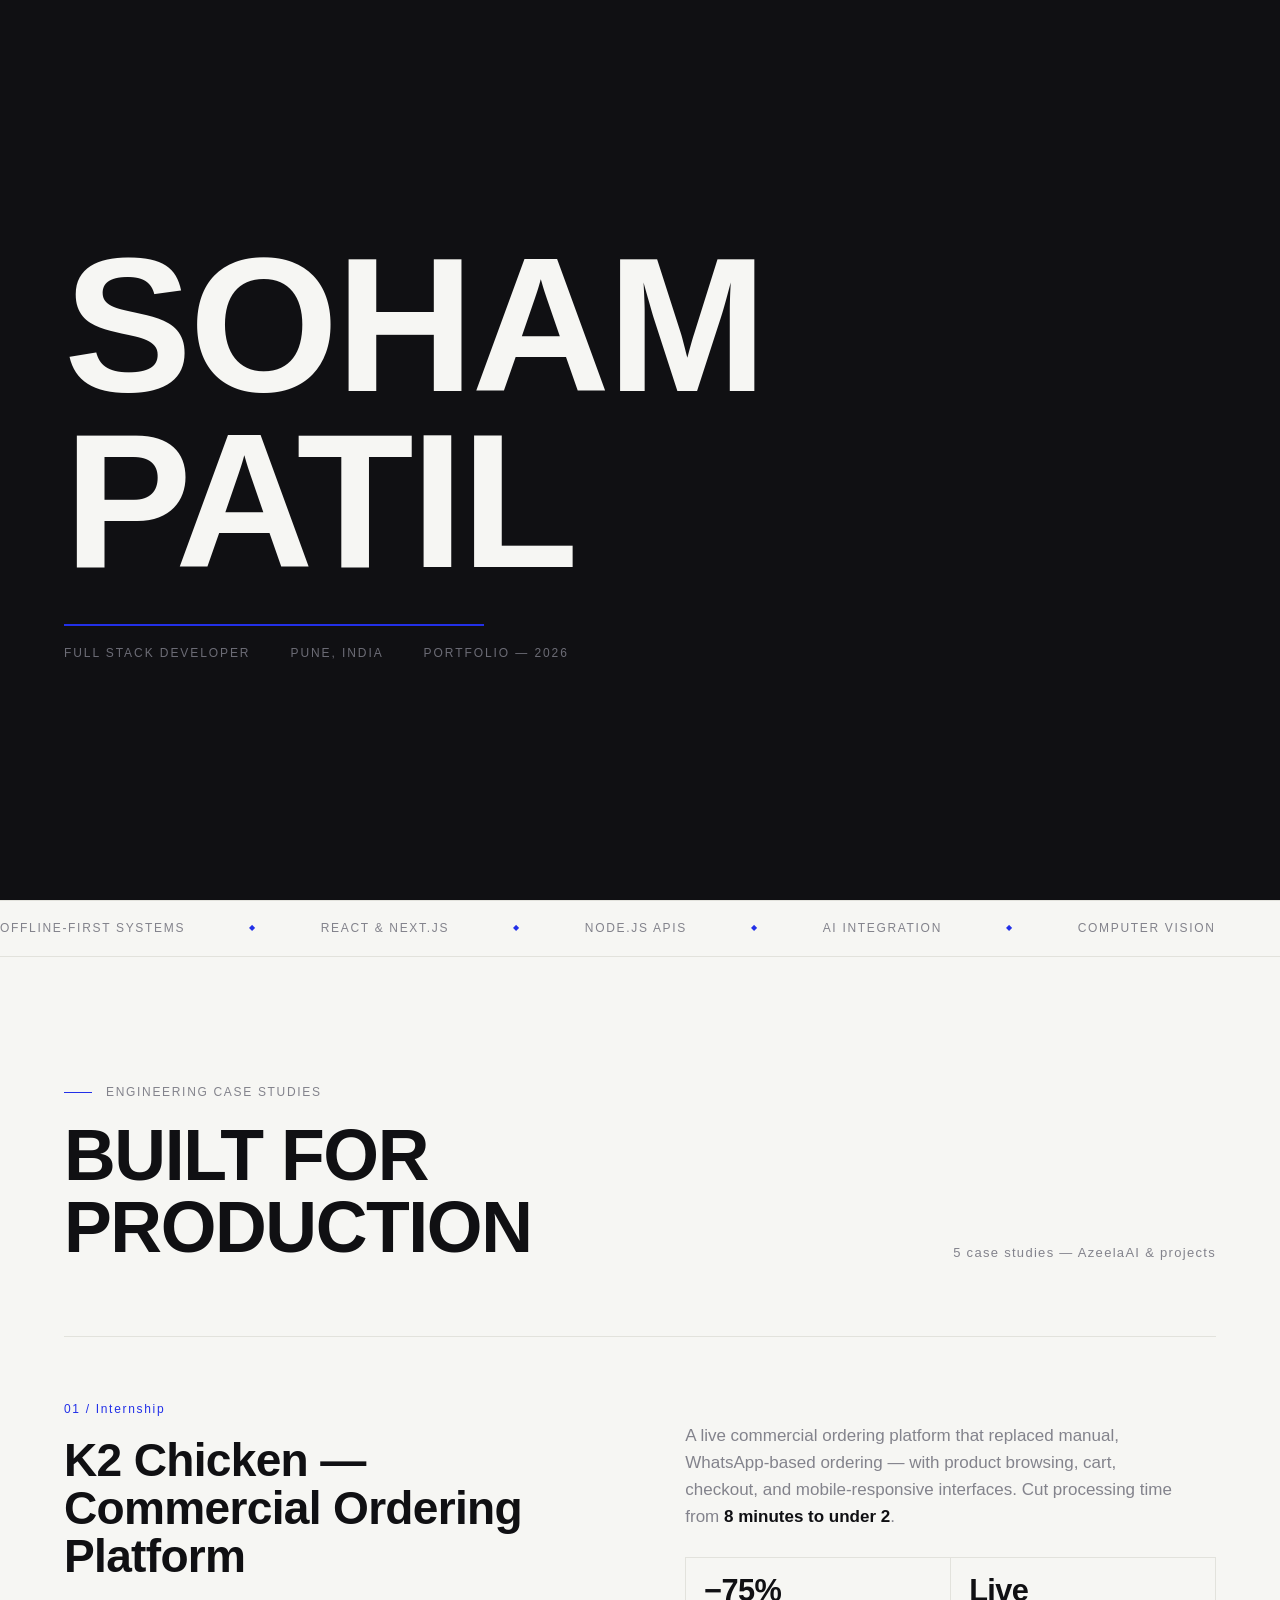
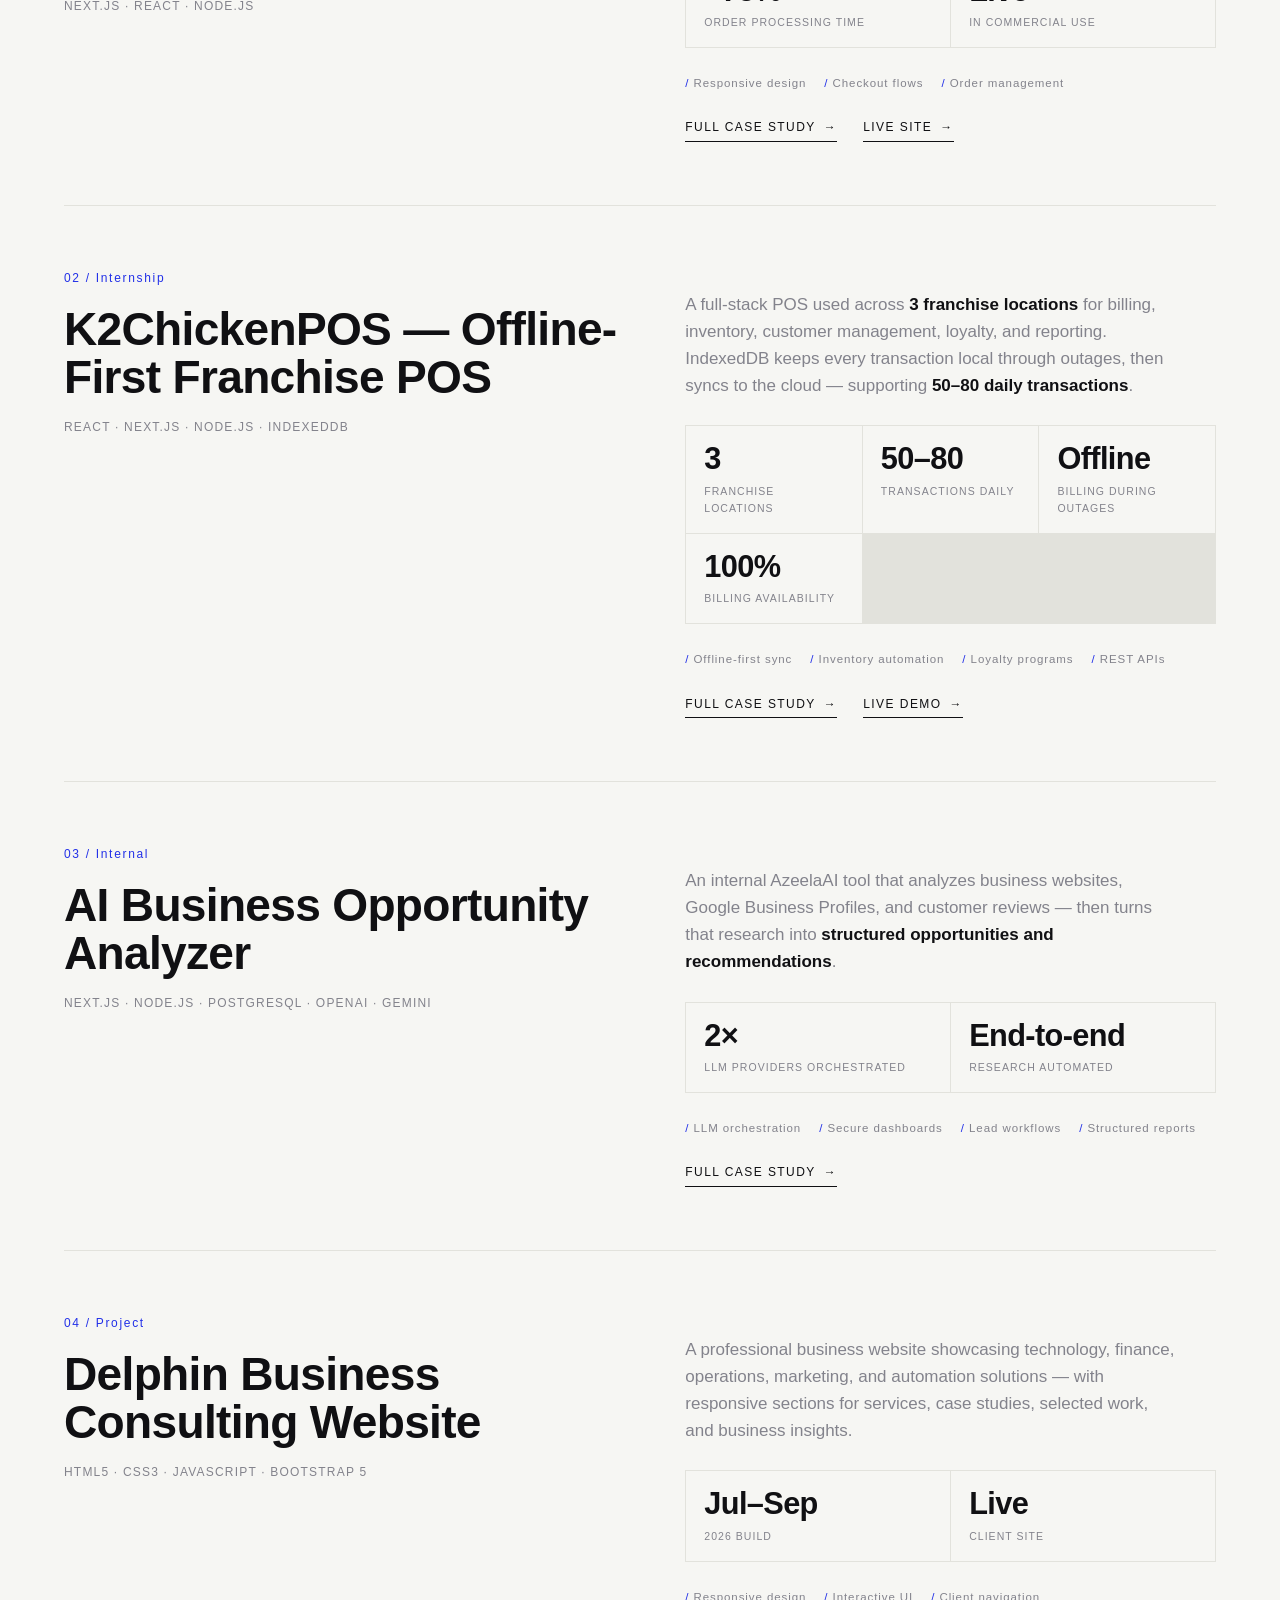
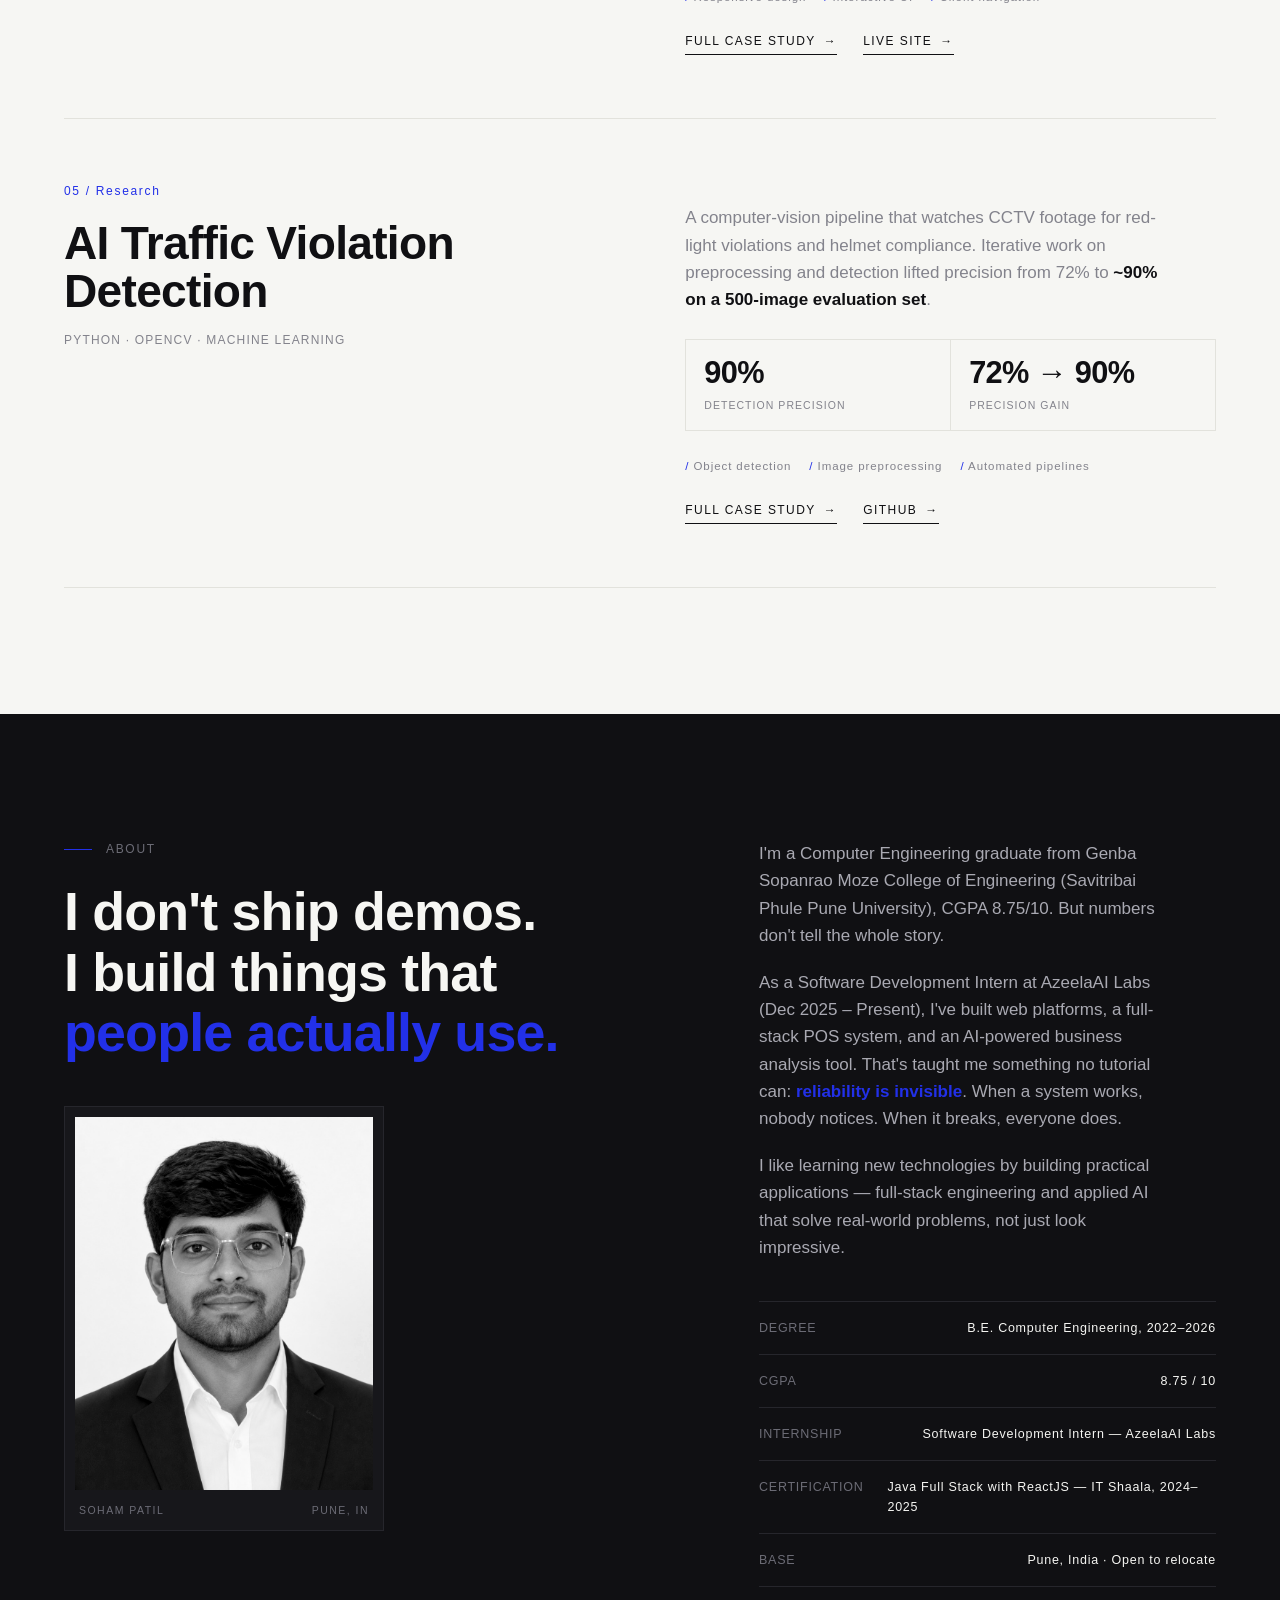
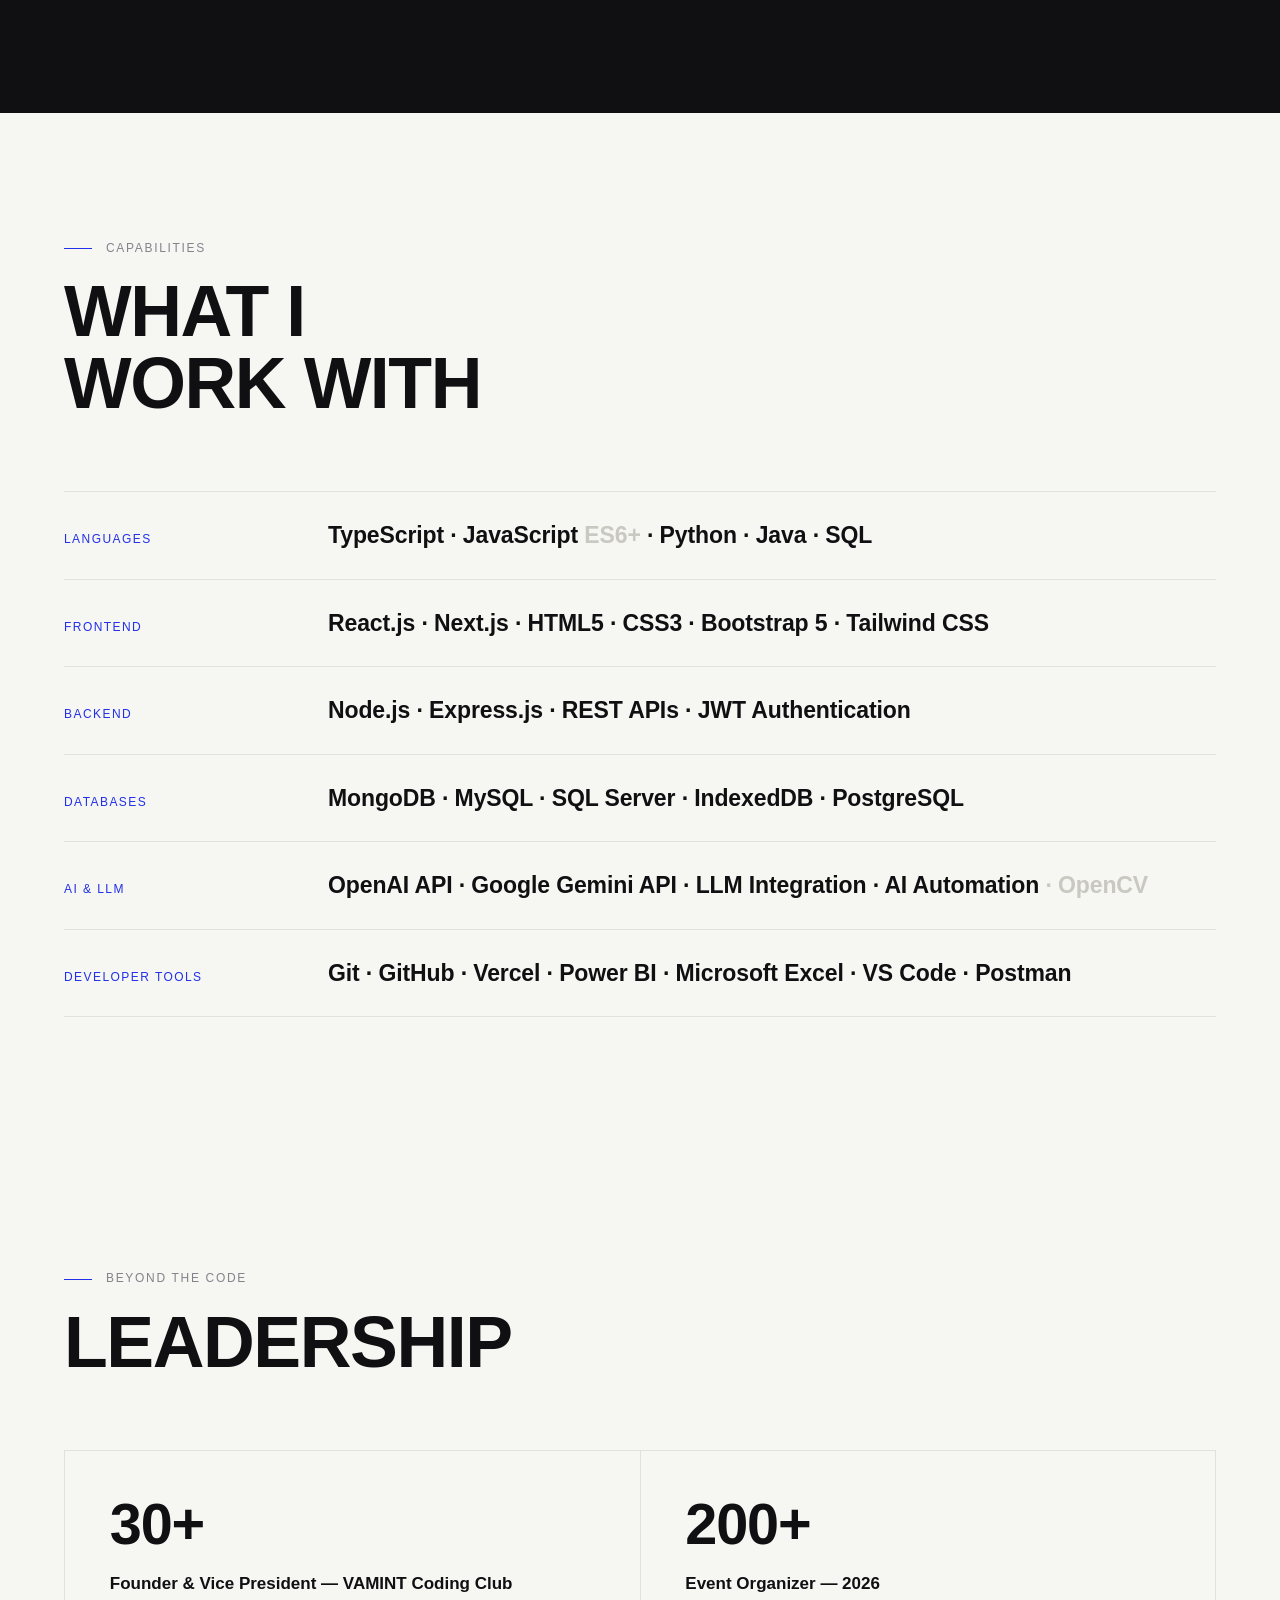
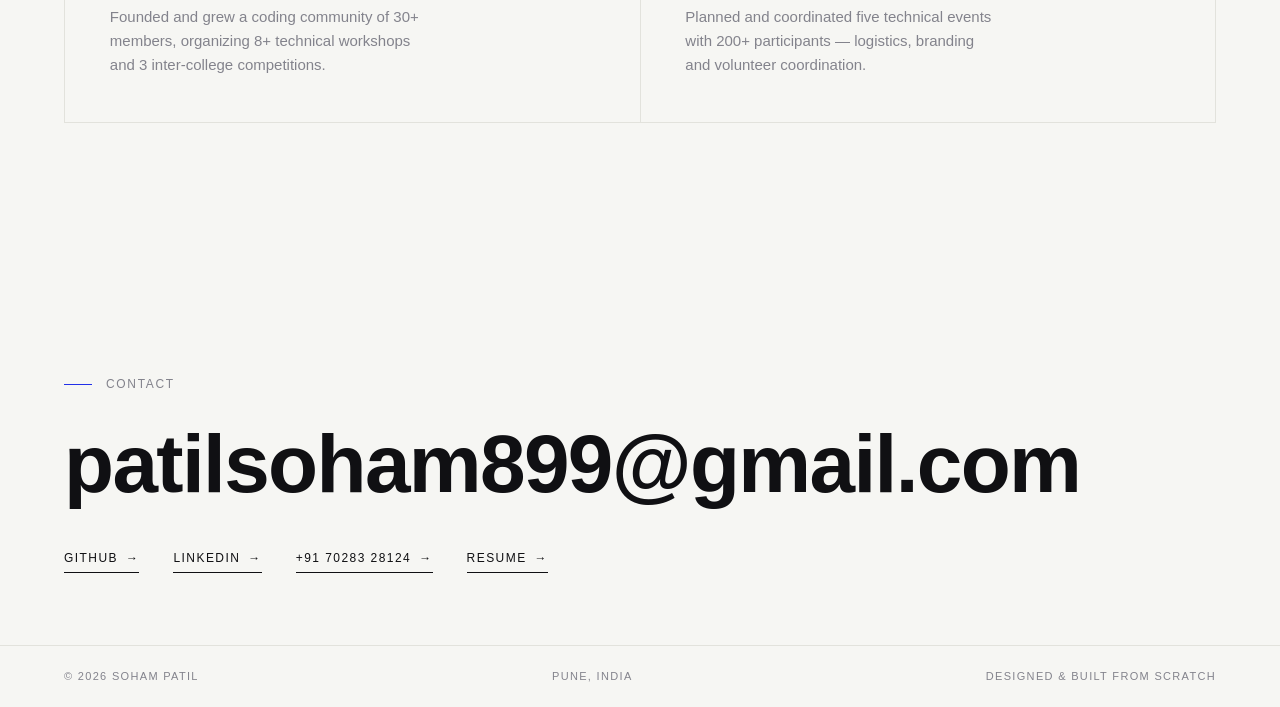
==== commit 7ae89257: "Update portfolio to match latest resume and live project links. Align experience, CGPA, and case stu" ====
--- a/index.html
+++ b/index.html
@@ -3,8 +3,8 @@
 <head>
 <meta charset="UTF-8" />
 <meta name="viewport" content="width=device-width, initial-scale=1.0" />
-<title>Soham Patil — Full Stack & AI Developer</title>
-<meta name="description" content="Soham Patil builds production software that survives the real world — offline-first POS systems, commercial ordering platforms, and AI-powered tools." />
+<title>Soham Patil — Full Stack Developer</title>
+<meta name="description" content="Soham Patil — Full Stack Developer. Computer Engineering graduate building production web platforms, offline-first POS systems, and AI-powered tools at AzeelaAI." />
 <link rel="preconnect" href="https://fonts.googleapis.com" />
 <link rel="preconnect" href="https://fonts.gstatic.com" crossorigin />
 <link href="https://fonts.googleapis.com/css2?family=Archivo:wdth,wght@62..125,100..900&family=Spline+Sans+Mono:wght@400;500&display=swap" rel="stylesheet" />
@@ -648,7 +648,7 @@
   <div class="intro-line"><span>Patil</span></div>
   <div class="intro-rule"></div>
   <div class="intro-meta">
-    <span>Full Stack &amp; AI Developer</span>
+    <span>Full Stack Developer</span>
     <span>Pune, India</span>
     <span>Portfolio — 2026</span>
   </div>
@@ -663,10 +663,9 @@
   </h1>
   <div class="hero-foot">
     <p>
-      I'm Soham, a Computer Engineering student building 
+      I'm Soham, a Computer Engineering graduate building 
       <span style="color:var(--klein);font-weight:600;">production systems for real businesses</span>. 
-      From point-of-sale platforms that keep working through power outages, to ordering systems that cut processing time in half, 
-      I design software that solves actual problems.
+      At AzeelaAI I've shipped offline-first POS platforms, commercial ordering systems, and AI-powered analysis tools — software that solves actual problems.
     </p>
     <div class="scroll-hint">Scroll</div>
   </div>
@@ -681,7 +680,7 @@
     <span>AI Integration</span>
     <span>Computer Vision</span>
     <span>PostgreSQL · MongoDB</span>
-    <span>CGPA 9.25 / 10</span>
+    <span>CGPA 8.75 / 10</span>
   </div>
 </div>
 
@@ -693,31 +692,59 @@
         <div class="eyebrow">Engineering Case Studies</div>
         <h2>Built for<br/>production</h2>
       </div>
-      <div class="count">4 case studies — 2025 to 2026</div>
+      <div class="count">5 case studies — AzeelaAI &amp; projects</div>
     </div>
 
     <!-- 01 -->
     <article class="case reveal">
       <div class="case-left">
-        <span class="case-idx">01 / Freelance</span>
+        <span class="case-idx">01 / Internship</span>
+        <h3><a href="case-chicken-vicken.html">K2 Chicken — Commercial Ordering Platform</a></h3>
+        <div class="case-role">Next.js · React · Node.js</div>
+      </div>
+      <div class="case-right">
+        <p class="case-desc">
+          A live commercial ordering platform that replaced manual,
+          WhatsApp-based ordering — with product browsing, cart, checkout, and
+          mobile-responsive interfaces. Cut processing time from
+          <strong>8 minutes to under 2</strong>.
+        </p>
+        <div class="metrics">
+          <div class="metric"><b>−75%</b><small>Order processing time</small></div>
+          <div class="metric"><b>Live</b><small>In commercial use</small></div>
+        </div>
+        <div class="tags">
+          <span>Responsive design</span><span>Checkout flows</span><span>Order management</span>
+        </div>
+        <div class="case-links">
+          <a class="arrow-link" href="case-chicken-vicken.html">Full case study</a>
+          <a class="arrow-link" href="https://www.k2chicken.com" target="_blank" rel="noopener">Live site</a>
+        </div>
+      </div>
+    </article>
+
+    <!-- 02 -->
+    <article class="case reveal">
+      <div class="case-left">
+        <span class="case-idx">02 / Internship</span>
         <h3><a href="case-k2chickenpos.html">K2ChickenPOS — Offline-First Franchise POS</a></h3>
         <div class="case-role">React · Next.js · Node.js · IndexedDB</div>
       </div>
       <div class="case-right">
         <p class="case-desc">
-          A point-of-sale platform serving <strong>3 franchise locations</strong> where
-          the internet regularly disappears. Billing never stops: IndexedDB keeps
-          every transaction local through <strong>4–6 hour network outages</strong>, then
-          syncs to the cloud automatically.
+          A full-stack POS used across <strong>3 franchise locations</strong> for billing,
+          inventory, customer management, loyalty, and reporting. IndexedDB keeps
+          every transaction local through outages, then syncs to the cloud —
+          supporting <strong>50–80 daily transactions</strong>.
         </p>
         <div class="metrics">
-          <div class="metric"><b>6 hrs</b><small>Offline &amp; still billing</small></div>
           <div class="metric"><b>3</b><small>Franchise locations</small></div>
-          <div class="metric"><b>80</b><small>Transactions daily</small></div>
+          <div class="metric"><b>50–80</b><small>Transactions daily</small></div>
+          <div class="metric"><b>Offline</b><small>Billing during outages</small></div>
           <div class="metric"><b>100%</b><small>Billing availability</small></div>
         </div>
         <div class="tags">
-          <span>Offline-first sync</span><span>Inventory automation</span><span>Loyalty programs</span><span>RBAC</span>
+          <span>Offline-first sync</span><span>Inventory automation</span><span>Loyalty programs</span><span>REST APIs</span>
         </div>
         <div class="case-links">
           <a class="arrow-link" href="case-k2chickenpos.html">Full case study</a>
@@ -726,19 +753,18 @@
       </div>
     </article>
 
-    <!-- 02 -->
+    <!-- 03 -->
     <article class="case reveal">
       <div class="case-left">
-        <span class="case-idx">02 / Freelance</span>
+        <span class="case-idx">03 / Internal</span>
         <h3><a href="case-ai-analyzer.html">AI Business Opportunity Analyzer</a></h3>
         <div class="case-role">Next.js · Node.js · PostgreSQL · OpenAI · Gemini</div>
       </div>
       <div class="case-right">
         <p class="case-desc">
-          An AI platform that reads a business's website, Google Business Profile
-          and customer reviews — then tells them exactly where digital
-          transformation pays off, with <strong>structured opportunity reports</strong>
-          and concrete solution recommendations.
+          An internal AzeelaAI tool that analyzes business websites, Google Business
+          Profiles, and customer reviews — then turns that research into
+          <strong>structured opportunities and recommendations</strong>.
         </p>
         <div class="metrics">
           <div class="metric"><b>2×</b><small>LLM providers orchestrated</small></div>
@@ -753,38 +779,37 @@
       </div>
     </article>
 
-    <!-- 03 -->
-    <article class="case reveal">
-      <div class="case-left">
-        <span class="case-idx">03 / Freelance</span>
-        <h3><a href="case-chicken-vicken.html">Chicken Vicken — Commercial Ordering Platform</a></h3>
-        <div class="case-role">Next.js · React · Node.js</div>
-      </div>
-      <div class="case-right">
-        <p class="case-desc">
-          A live commercial ordering platform that replaced manual,
-          WhatsApp-based ordering for a real food business — cutting processing
-          time from <strong>8 minutes to under 2</strong> and improving accuracy on
-          every order.
-        </p>
-        <div class="metrics">
-          <div class="metric"><b>−75%</b><small>Order processing time</small></div>
-          <div class="metric"><b>Live</b><small>In commercial use</small></div>
-        </div>
-        <div class="tags">
-          <span>Responsive design</span><span>Checkout flows</span><span>Order management</span>
-        </div>
-        <div class="case-links">
-          <a class="arrow-link" href="case-chicken-vicken.html">Full case study</a>
-          <a class="arrow-link" href="https://www.k2chicken.com" target="_blank" rel="noopener">Live site</a>
-        </div>
-      </div>
-    </article>
-
     <!-- 04 -->
     <article class="case reveal">
       <div class="case-left">
-        <span class="case-idx">04 / Research</span>
+        <span class="case-idx">04 / Project</span>
+        <h3><a href="case-delphin.html">Delphin Business Consulting Website</a></h3>
+        <div class="case-role">HTML5 · CSS3 · JavaScript · Bootstrap 5</div>
+      </div>
+      <div class="case-right">
+        <p class="case-desc">
+          A professional business website showcasing technology, finance, operations,
+          marketing, and automation solutions — with responsive sections for services,
+          case studies, selected work, and business insights.
+        </p>
+        <div class="metrics">
+          <div class="metric"><b>Jul–Sep</b><small>2026 build</small></div>
+          <div class="metric"><b>Live</b><small>Client site</small></div>
+        </div>
+        <div class="tags">
+          <span>Responsive design</span><span>Interactive UI</span><span>Client navigation</span>
+        </div>
+        <div class="case-links">
+          <a class="arrow-link" href="case-delphin.html">Full case study</a>
+          <a class="arrow-link" href="https://www.delphin.in/" target="_blank" rel="noopener">Live site</a>
+        </div>
+      </div>
+    </article>
+
+    <!-- 05 -->
+    <article class="case reveal">
+      <div class="case-left">
+        <span class="case-idx">05 / Research</span>
         <h3><a href="case-traffic-detection.html">AI Traffic Violation Detection</a></h3>
         <div class="case-role">Python · OpenCV · Machine Learning</div>
       </div>
@@ -818,35 +843,37 @@
       <div class="reveal">
         <div class="eyebrow">About</div>
         <h2>
-          Most students build demos.<br/>
+          I don't ship demos.<br/>
           I build things that<br/>
           <em>people actually use.</em>
         </h2>
         <figure class="portrait">
           <div class="ph">
-            <img src="[data-uri]" alt="Soham Patil" />
+            <img src="soham-portrait.jpg" alt="Soham Patil" width="800" height="800" loading="lazy" />
           </div>
           <figcaption><span>Soham Patil</span><span>Pune, IN</span></figcaption>
         </figure>
       </div>
       <div class="about-side reveal">
         <p>
-          I'm a final-year Computer Engineering student at Savitribai Phule Pune
-          University, CGPA 9.25/10. But numbers don't tell the whole story.
+          I'm a Computer Engineering graduate from Genba Sopanrao Moze College of Engineering
+          (Savitribai Phule Pune University), CGPA 8.75/10. But numbers don't tell the whole story.
         </p>
         <p>
-          Since January 2025, I've worked as a freelance full-stack developer building things people need. 
-          That's taught me something no tutorial can: <span style="color:var(--klein);font-weight:600;">reliability is invisible</span>. 
+          As a Software Development Intern at AzeelaAI Labs (Dec 2025 – Present),
+          I've built web platforms, a full-stack POS system, and an AI-powered business analysis tool.
+          That's taught me something no tutorial can: <span style="color:var(--klein);font-weight:600;">reliability is invisible</span>.
           When a system works, nobody notices. When it breaks, everyone does.
         </p>
         <p>
-          I focus on the intersection of full-stack engineering and applied AI — building products 
-          where technology solves real problems, not just looks impressive.
+          I like learning new technologies by building practical applications — full-stack engineering
+          and applied AI that solve real-world problems, not just look impressive.
         </p>
         <div class="facts">
           <div class="fact"><span>Degree</span><span>B.E. Computer Engineering, 2022–2026</span></div>
-          <div class="fact"><span>CGPA</span><span>9.25 / 10</span></div>
-          <div class="fact"><span>Certification</span><span>Java Full Stack with ReactJS — IT Shaala</span></div>
+          <div class="fact"><span>CGPA</span><span>8.75 / 10</span></div>
+          <div class="fact"><span>Internship</span><span>Software Development Intern — AzeelaAI Labs</span></div>
+          <div class="fact"><span>Certification</span><span>Java Full Stack with ReactJS — IT Shaala, 2024–2025</span></div>
           <div class="fact"><span>Base</span><span>Pune, India · Open to relocate</span></div>
         </div>
       </div>
@@ -870,23 +897,23 @@
       </div>
       <div class="cap-row">
         <h4>Frontend</h4>
-        <p>React · Next.js · Tailwind CSS <span>· HTML5 · CSS3 · Bootstrap</span></p>
+        <p>React.js · Next.js · HTML5 · CSS3 · Bootstrap 5 · Tailwind CSS</p>
       </div>
       <div class="cap-row">
         <h4>Backend</h4>
-        <p>Node.js · Express · REST APIs · JWT Auth</p>
+        <p>Node.js · Express.js · REST APIs · JWT Authentication</p>
       </div>
       <div class="cap-row">
-        <h4>Data</h4>
-        <p>PostgreSQL · MongoDB · MySQL · SQL Server <span>· IndexedDB</span></p>
+        <h4>Databases</h4>
+        <p>MongoDB · MySQL · SQL Server · IndexedDB · PostgreSQL</p>
       </div>
       <div class="cap-row">
-        <h4>AI &amp; ML</h4>
-        <p>OpenAI API · Gemini API · OpenCV <span>· Claude Code · Cursor · AI-assisted development</span></p>
+        <h4>AI &amp; LLM</h4>
+        <p>OpenAI API · Google Gemini API · LLM Integration · AI Automation <span>· OpenCV</span></p>
       </div>
       <div class="cap-row">
-        <h4>Tooling</h4>
-        <p>Git · GitHub · Vercel <span>· Power BI · Postman</span></p>
+        <h4>Developer Tools</h4>
+        <p>Git · GitHub · Vercel · Power BI · Microsoft Excel · VS Code · Postman</p>
       </div>
     </div>
   </div>
@@ -923,9 +950,9 @@
     <a class="big-mail" href="mailto:patilsoham899@gmail.com">patilsoham899@gmail.com</a>
     <div class="contact-meta">
       <a class="arrow-link" href="https://github.com/SohamPatil01" target="_blank" rel="noopener">GitHub</a>
-      <a class="arrow-link" href="https://www.linkedin.com/in/soham-patil-363115251/" target="_blank" rel="noopener">LinkedIn</a>
+      <a class="arrow-link" href="https://www.linkedin.com/in/soham-patil-dev/" target="_blank" rel="noopener">LinkedIn</a>
       <a class="arrow-link" href="tel:+917028328124">+91 70283 28124</a>
-      <a class="arrow-link" href="[data-uri]" download="Soham_Patil_Resume.pdf">Resume</a>
+      <a class="arrow-link" href="[data-uri]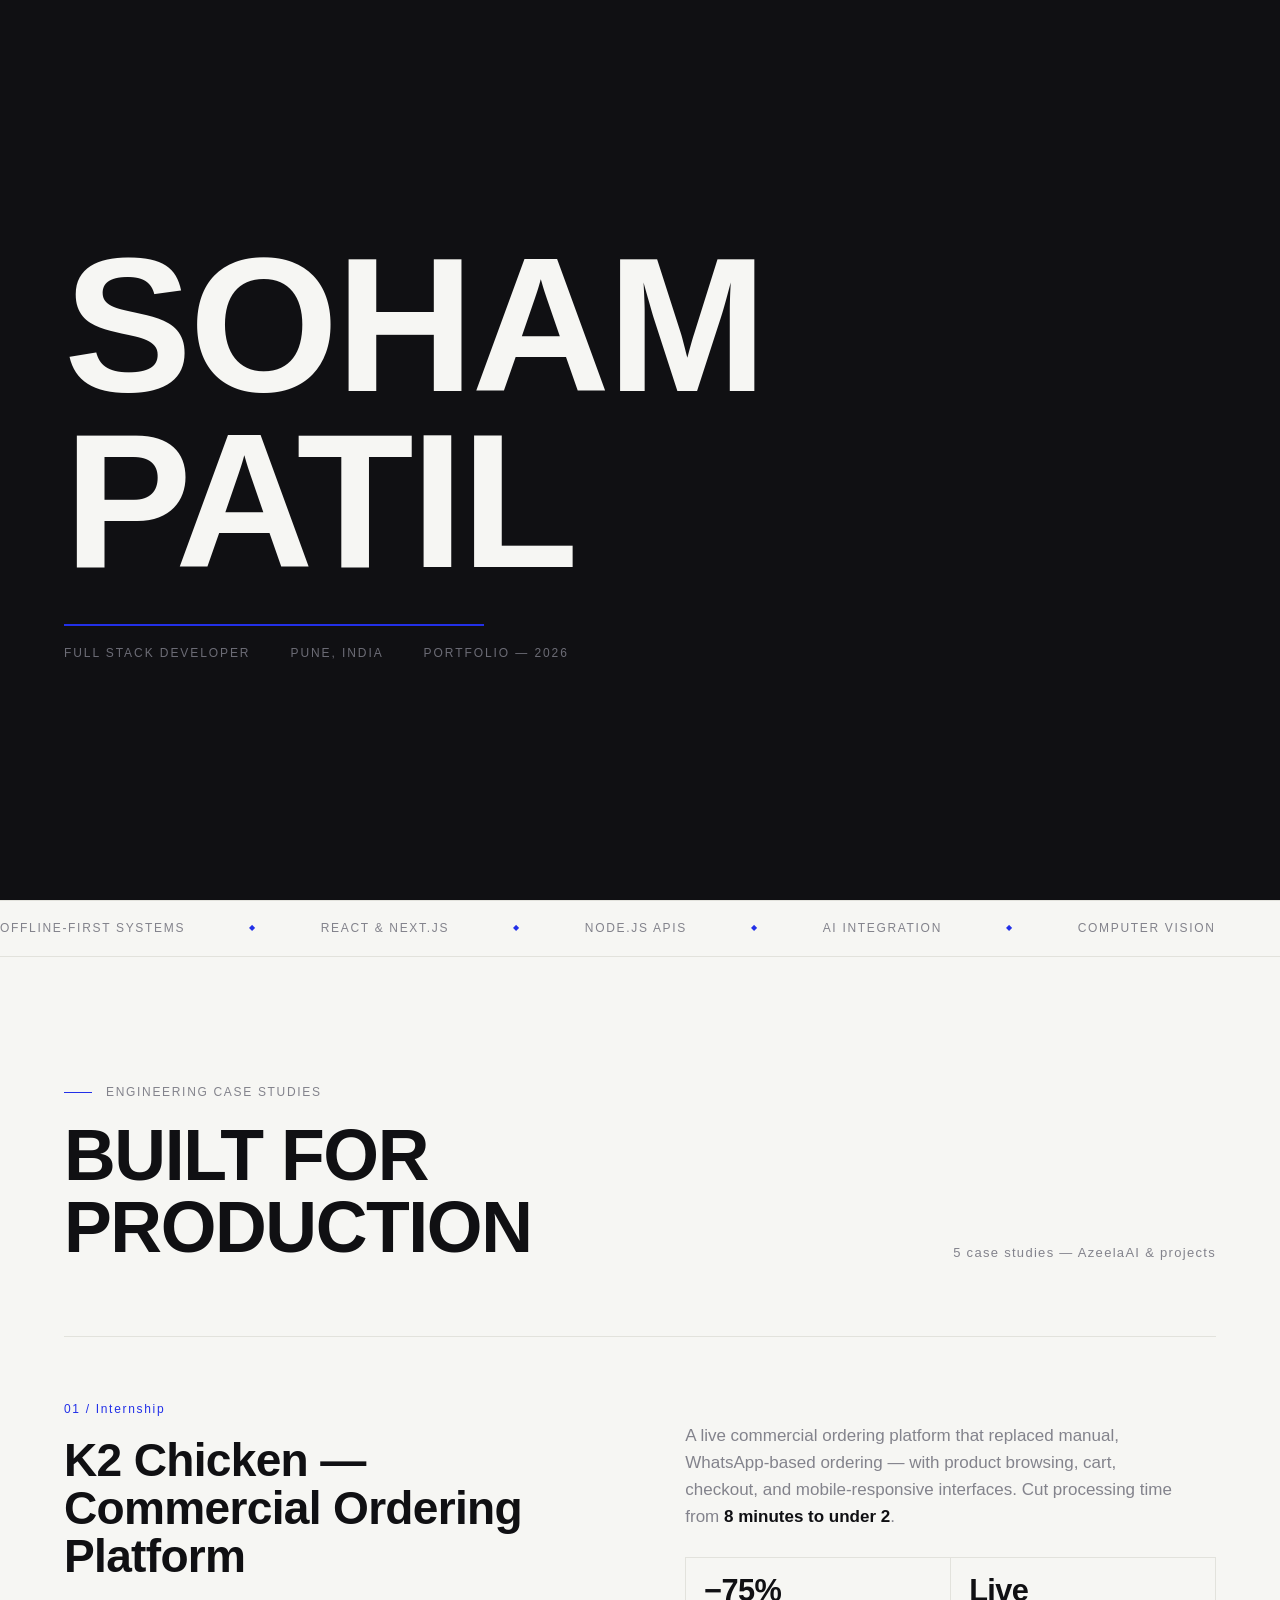
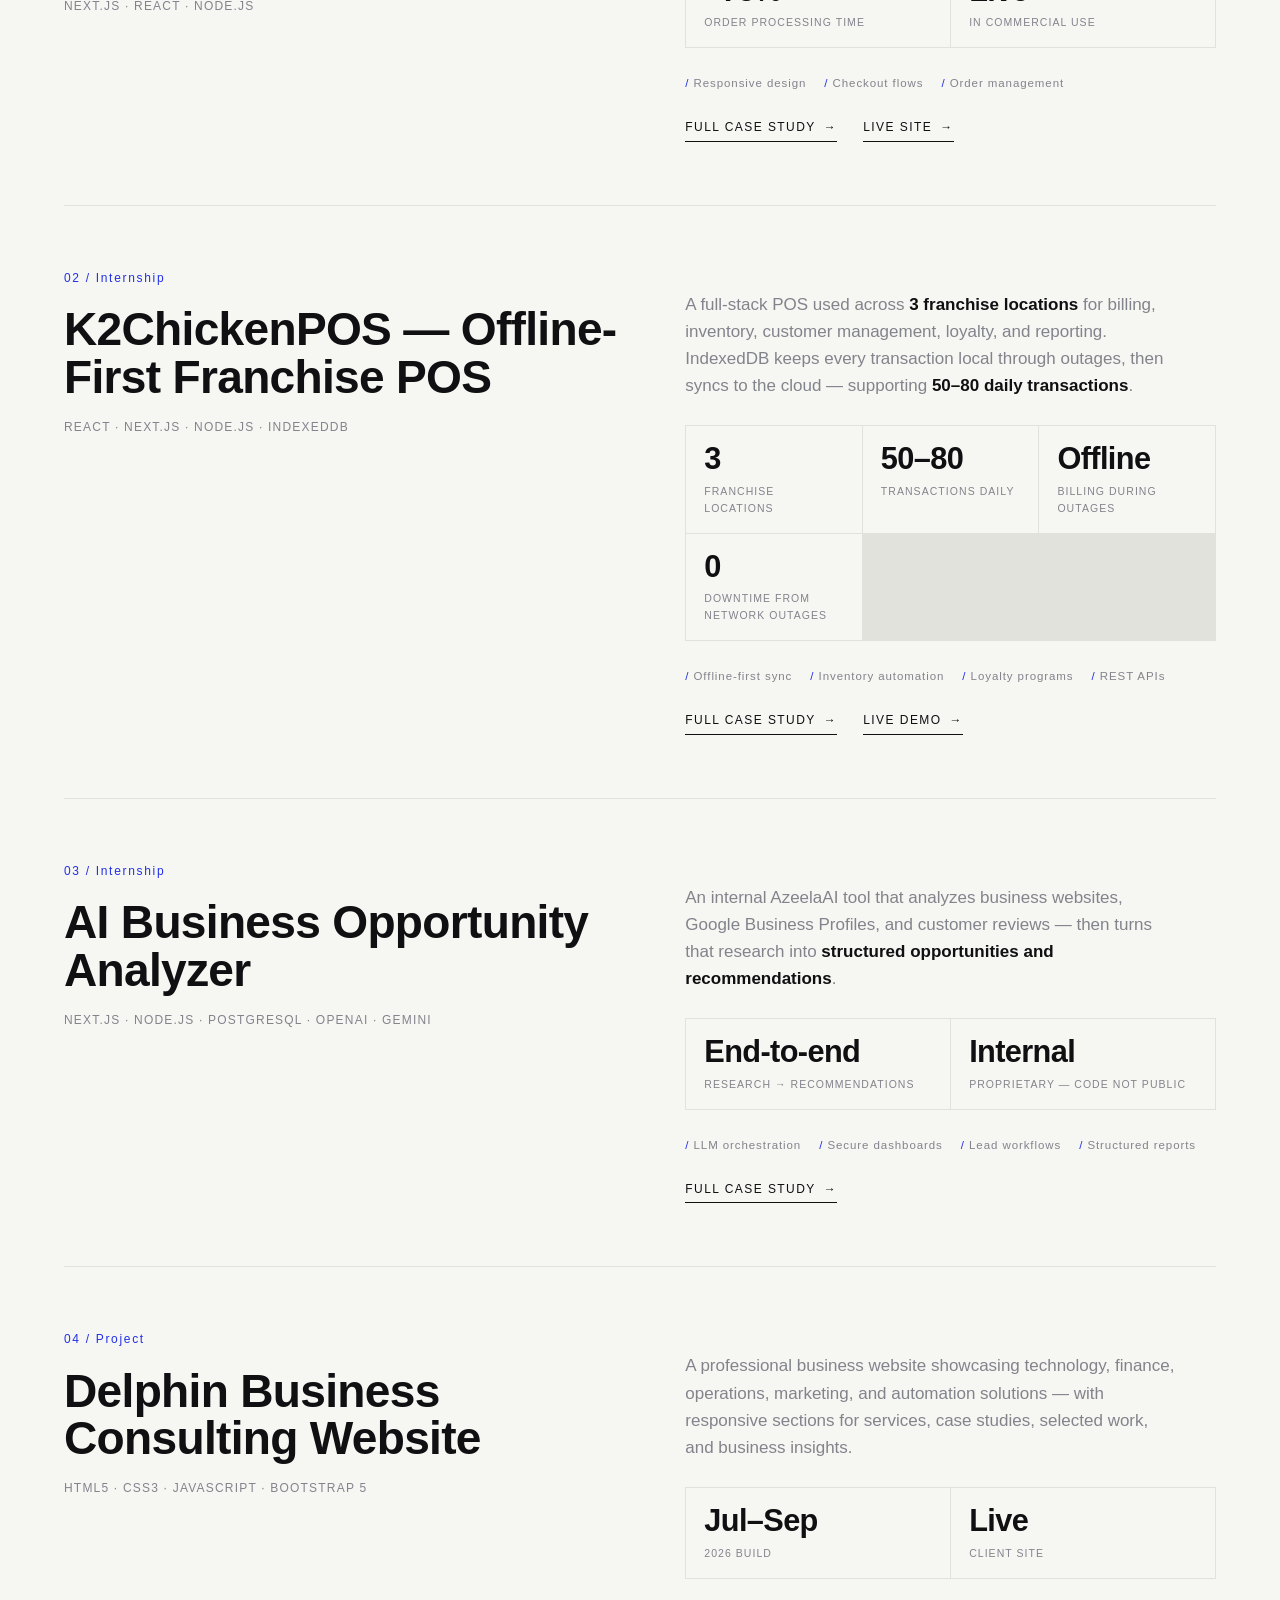
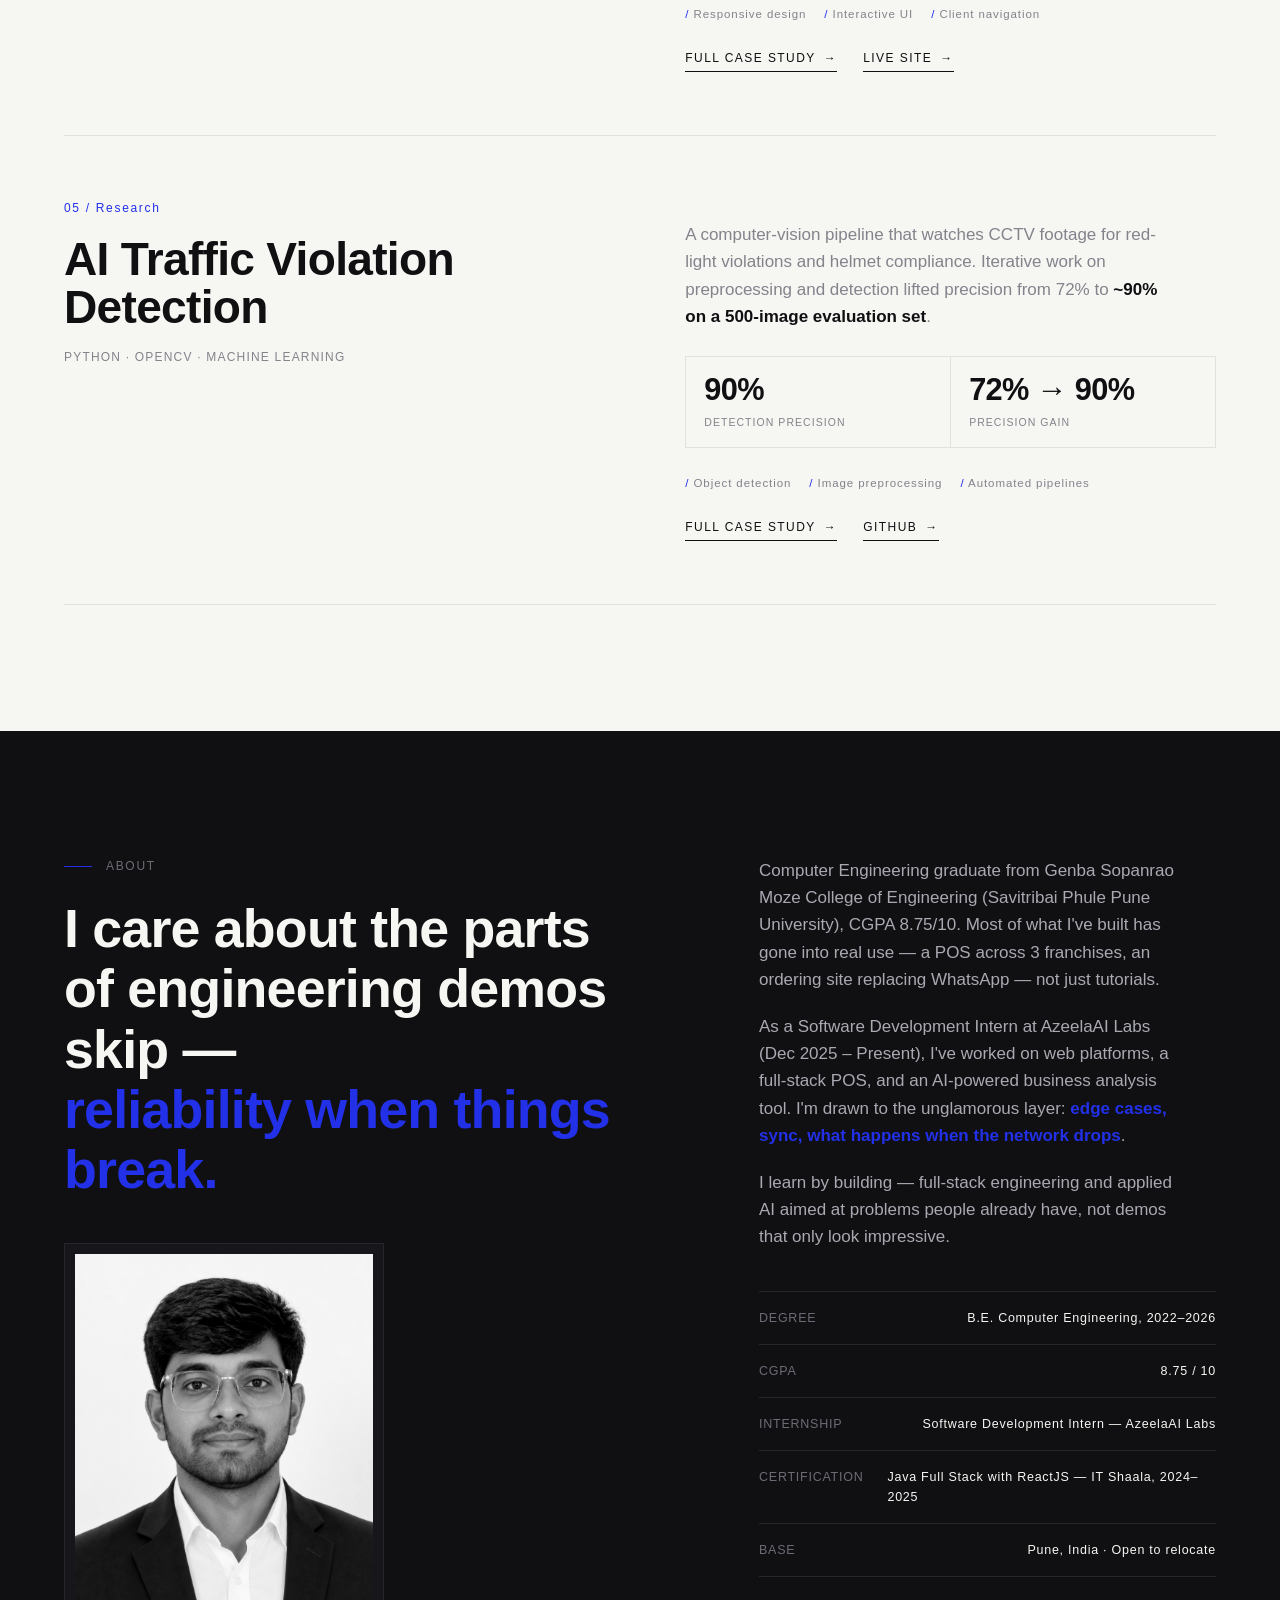
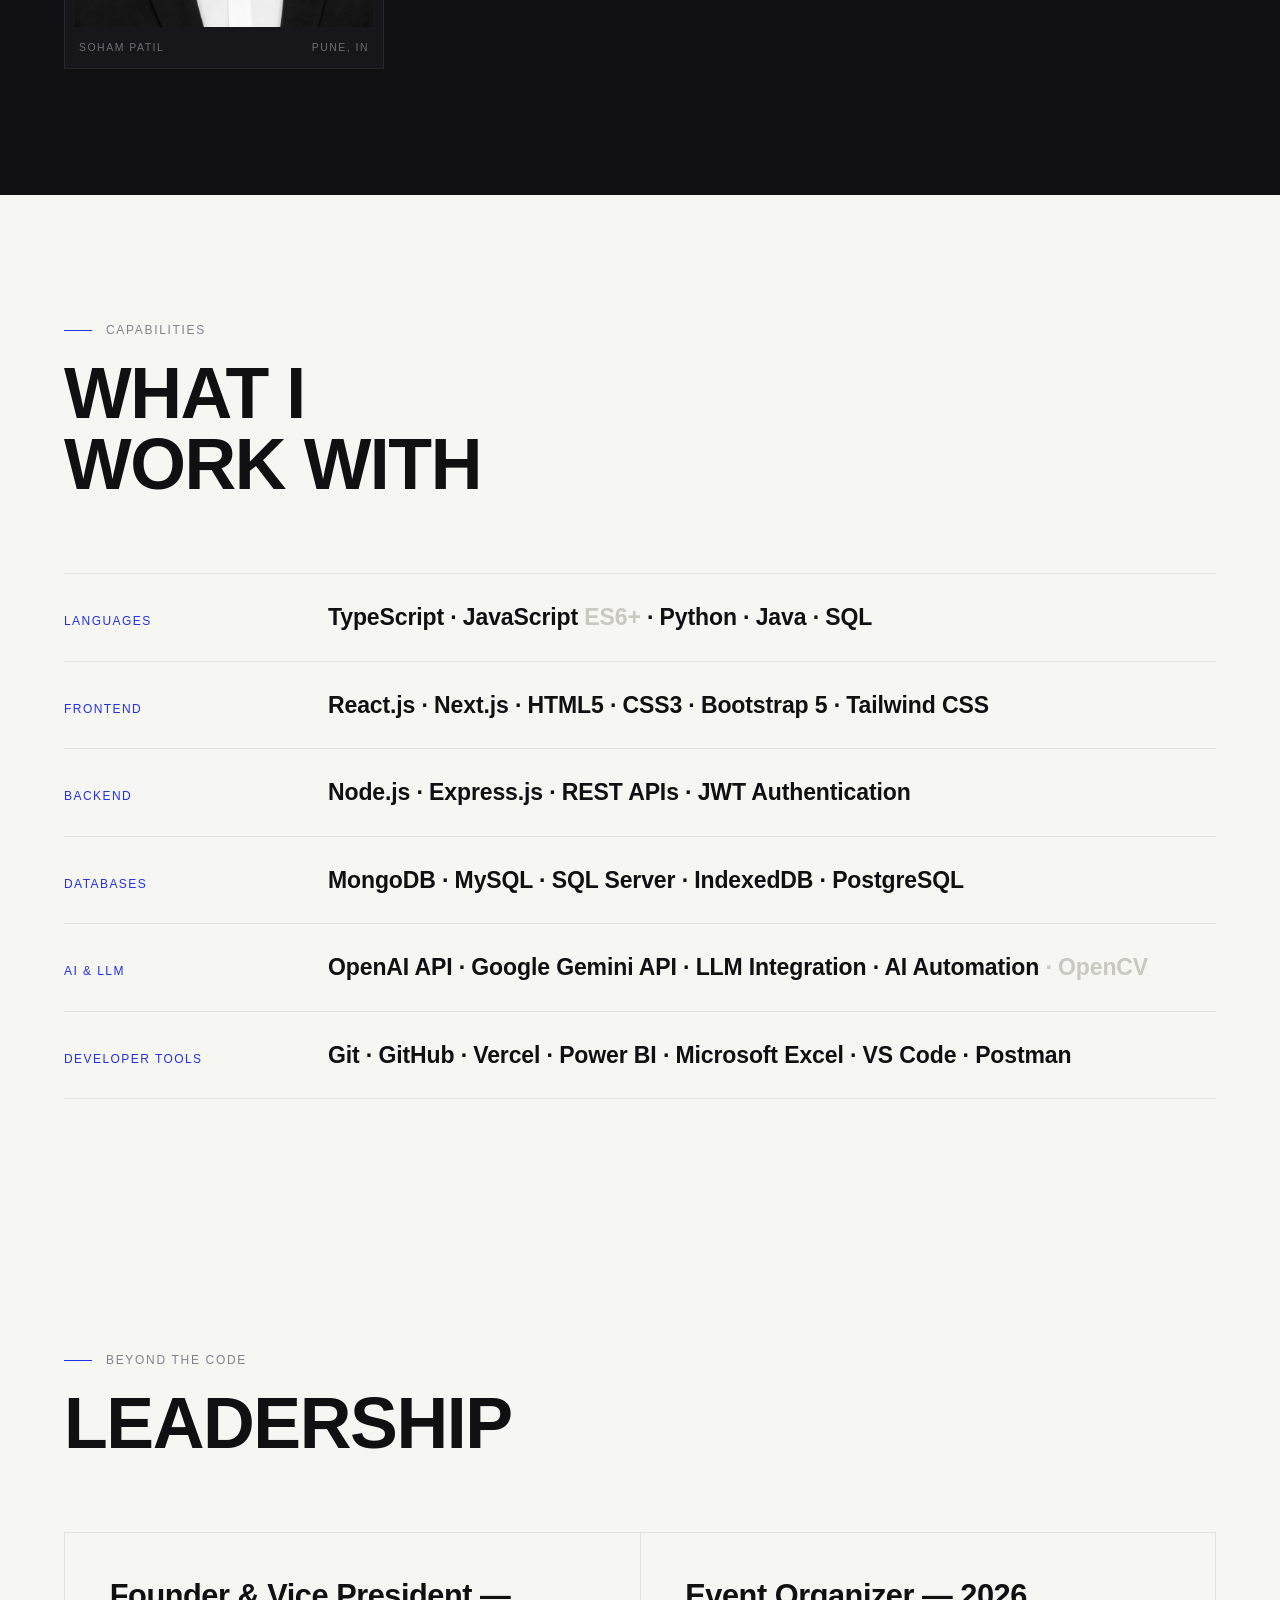
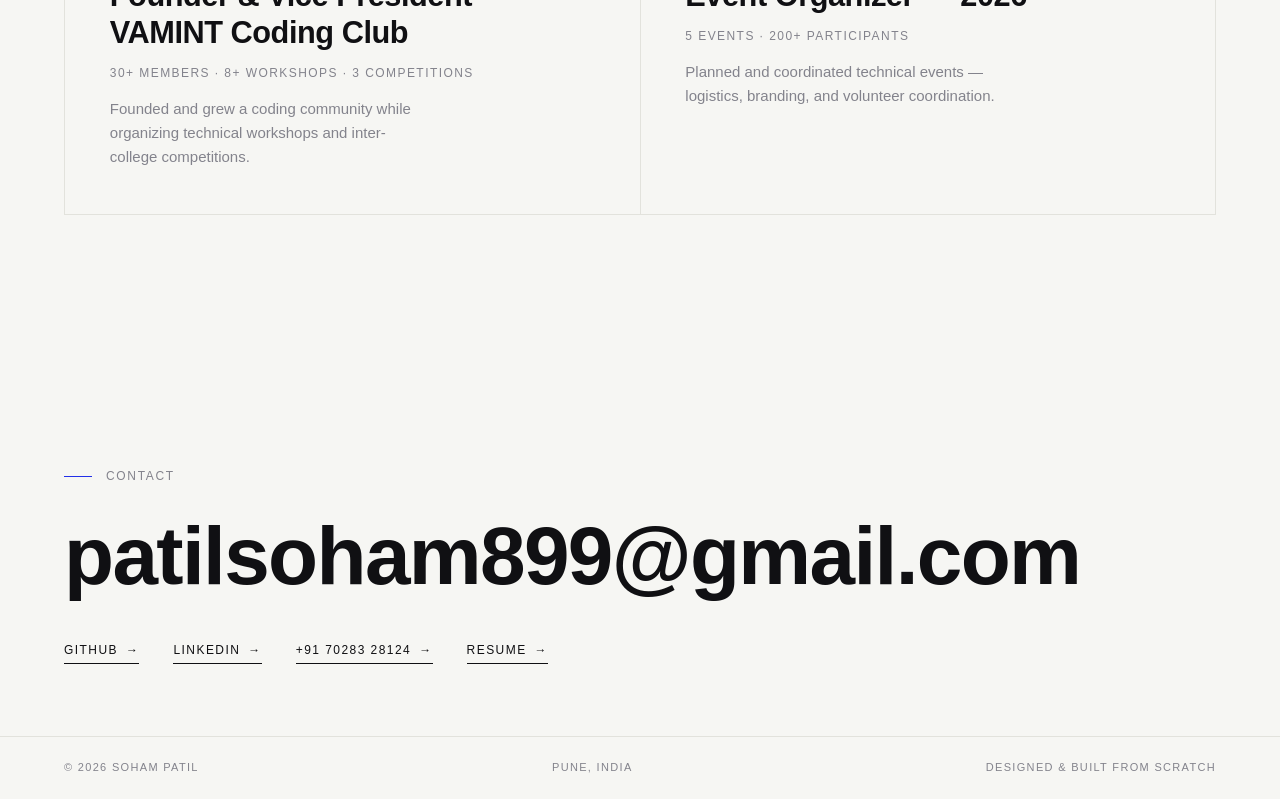
==== commit e2c8be33: "Tighten portfolio claims and leadership hierarchy for recruiter scrutiny. Host the resume as a stati" ====
--- a/index.html
+++ b/index.html
@@ -337,13 +337,14 @@
 .lead-grid{display:grid;grid-template-columns:1fr 1fr;gap:1px;background:var(--hairline);border:1px solid var(--hairline);}
 .lead-card{background:var(--gallery);padding:clamp(28px,3.5vw,48px);transition:background .35s ease;}
 .lead-card:hover{background:#EFEFEA;}
-.lead-card b{
-  display:block;font-weight:800;
-  font-size:clamp(36px,4.5vw,64px);line-height:1;letter-spacing:-.02em;
-}
 .lead-card h5{
-  font-weight:650;font-size:17px;margin:16px 0 8px;
-  ;
+  font-weight:750;
+  font-size:clamp(22px,2.4vw,32px);line-height:1.2;letter-spacing:-.015em;
+  margin:0 0 12px;
+}
+.lead-card .lead-stat{
+  font-family:var(--mono);font-size:12px;letter-spacing:.12em;text-transform:uppercase;
+  color:var(--fog);margin-bottom:14px;
 }
 .lead-card p{color:var(--fog);font-size:15px;max-width:38ch;}
 
@@ -741,7 +742,7 @@
           <div class="metric"><b>3</b><small>Franchise locations</small></div>
           <div class="metric"><b>50–80</b><small>Transactions daily</small></div>
           <div class="metric"><b>Offline</b><small>Billing during outages</small></div>
-          <div class="metric"><b>100%</b><small>Billing availability</small></div>
+          <div class="metric"><b>0</b><small>Downtime from network outages</small></div>
         </div>
         <div class="tags">
           <span>Offline-first sync</span><span>Inventory automation</span><span>Loyalty programs</span><span>REST APIs</span>
@@ -756,7 +757,7 @@
     <!-- 03 -->
     <article class="case reveal">
       <div class="case-left">
-        <span class="case-idx">03 / Internal</span>
+        <span class="case-idx">03 / Internship</span>
         <h3><a href="case-ai-analyzer.html">AI Business Opportunity Analyzer</a></h3>
         <div class="case-role">Next.js · Node.js · PostgreSQL · OpenAI · Gemini</div>
       </div>
@@ -767,8 +768,8 @@
           <strong>structured opportunities and recommendations</strong>.
         </p>
         <div class="metrics">
-          <div class="metric"><b>2×</b><small>LLM providers orchestrated</small></div>
-          <div class="metric"><b>End-to-end</b><small>Research automated</small></div>
+          <div class="metric"><b>End-to-end</b><small>Research → recommendations</small></div>
+          <div class="metric"><b>Internal</b><small>Proprietary — code not public</small></div>
         </div>
         <div class="tags">
           <span>LLM orchestration</span><span>Secure dashboards</span><span>Lead workflows</span><span>Structured reports</span>
@@ -829,7 +830,7 @@
         </div>
         <div class="case-links">
           <a class="arrow-link" href="case-traffic-detection.html">Full case study</a>
-          <a class="arrow-link" href="https://github.com/SohamPatil01" target="_blank" rel="noopener">GitHub</a>
+          <a class="arrow-link" href="https://github.com/SohamPatil01/FinalYearProject-" target="_blank" rel="noopener">GitHub</a>
         </div>
       </div>
     </article>
@@ -843,9 +844,9 @@
       <div class="reveal">
         <div class="eyebrow">About</div>
         <h2>
-          I don't ship demos.<br/>
-          I build things that<br/>
-          <em>people actually use.</em>
+          I care about the parts<br/>
+          of engineering demos skip —<br/>
+          <em>reliability when things break.</em>
         </h2>
         <figure class="portrait">
           <div class="ph">
@@ -856,18 +857,18 @@
       </div>
       <div class="about-side reveal">
         <p>
-          I'm a Computer Engineering graduate from Genba Sopanrao Moze College of Engineering
-          (Savitribai Phule Pune University), CGPA 8.75/10. But numbers don't tell the whole story.
+          Computer Engineering graduate from Genba Sopanrao Moze College of Engineering
+          (Savitribai Phule Pune University), CGPA 8.75/10. Most of what I've built has gone into
+          real use — a POS across 3 franchises, an ordering site replacing WhatsApp — not just tutorials.
         </p>
         <p>
-          As a Software Development Intern at AzeelaAI Labs (Dec 2025 – Present),
-          I've built web platforms, a full-stack POS system, and an AI-powered business analysis tool.
-          That's taught me something no tutorial can: <span style="color:var(--klein);font-weight:600;">reliability is invisible</span>.
-          When a system works, nobody notices. When it breaks, everyone does.
+          As a Software Development Intern at AzeelaAI Labs (Dec 2025 – Present), I've worked on
+          web platforms, a full-stack POS, and an AI-powered business analysis tool. I'm drawn to
+          the unglamorous layer: <span style="color:var(--klein);font-weight:600;">edge cases, sync, what happens when the network drops</span>.
         </p>
         <p>
-          I like learning new technologies by building practical applications — full-stack engineering
-          and applied AI that solve real-world problems, not just look impressive.
+          I learn by building — full-stack engineering and applied AI aimed at problems people
+          already have, not demos that only look impressive.
         </p>
         <div class="facts">
           <div class="fact"><span>Degree</span><span>B.E. Computer Engineering, 2022–2026</span></div>
@@ -930,14 +931,14 @@
     </div>
     <div class="lead-grid reveal">
       <div class="lead-card">
-        <b>30+</b>
         <h5>Founder &amp; Vice President — VAMINT Coding Club</h5>
-        <p>Founded and grew a coding community of 30+ members, organizing 8+ technical workshops and 3 inter-college competitions.</p>
+        <div class="lead-stat">30+ members · 8+ workshops · 3 competitions</div>
+        <p>Founded and grew a coding community while organizing technical workshops and inter-college competitions.</p>
       </div>
       <div class="lead-card">
-        <b>200+</b>
         <h5>Event Organizer — 2026</h5>
-        <p>Planned and coordinated five technical events with 200+ participants — logistics, branding and volunteer coordination.</p>
+        <div class="lead-stat">5 events · 200+ participants</div>
+        <p>Planned and coordinated technical events — logistics, branding, and volunteer coordination.</p>
       </div>
     </div>
   </div>
@@ -952,7 +953,7 @@
       <a class="arrow-link" href="https://github.com/SohamPatil01" target="_blank" rel="noopener">GitHub</a>
       <a class="arrow-link" href="https://www.linkedin.com/in/soham-patil-dev/" target="_blank" rel="noopener">LinkedIn</a>
       <a class="arrow-link" href="tel:+917028328124">+91 70283 28124</a>
-      <a class="arrow-link" href="[data-uri]" download="Soham_Patil_Resume.pdf">Resume</a>
+      <a class="arrow-link" href="resume.pdf" download="Soham_Patil_Resume.pdf">Resume</a>
     </div>
   </div>
 </section>
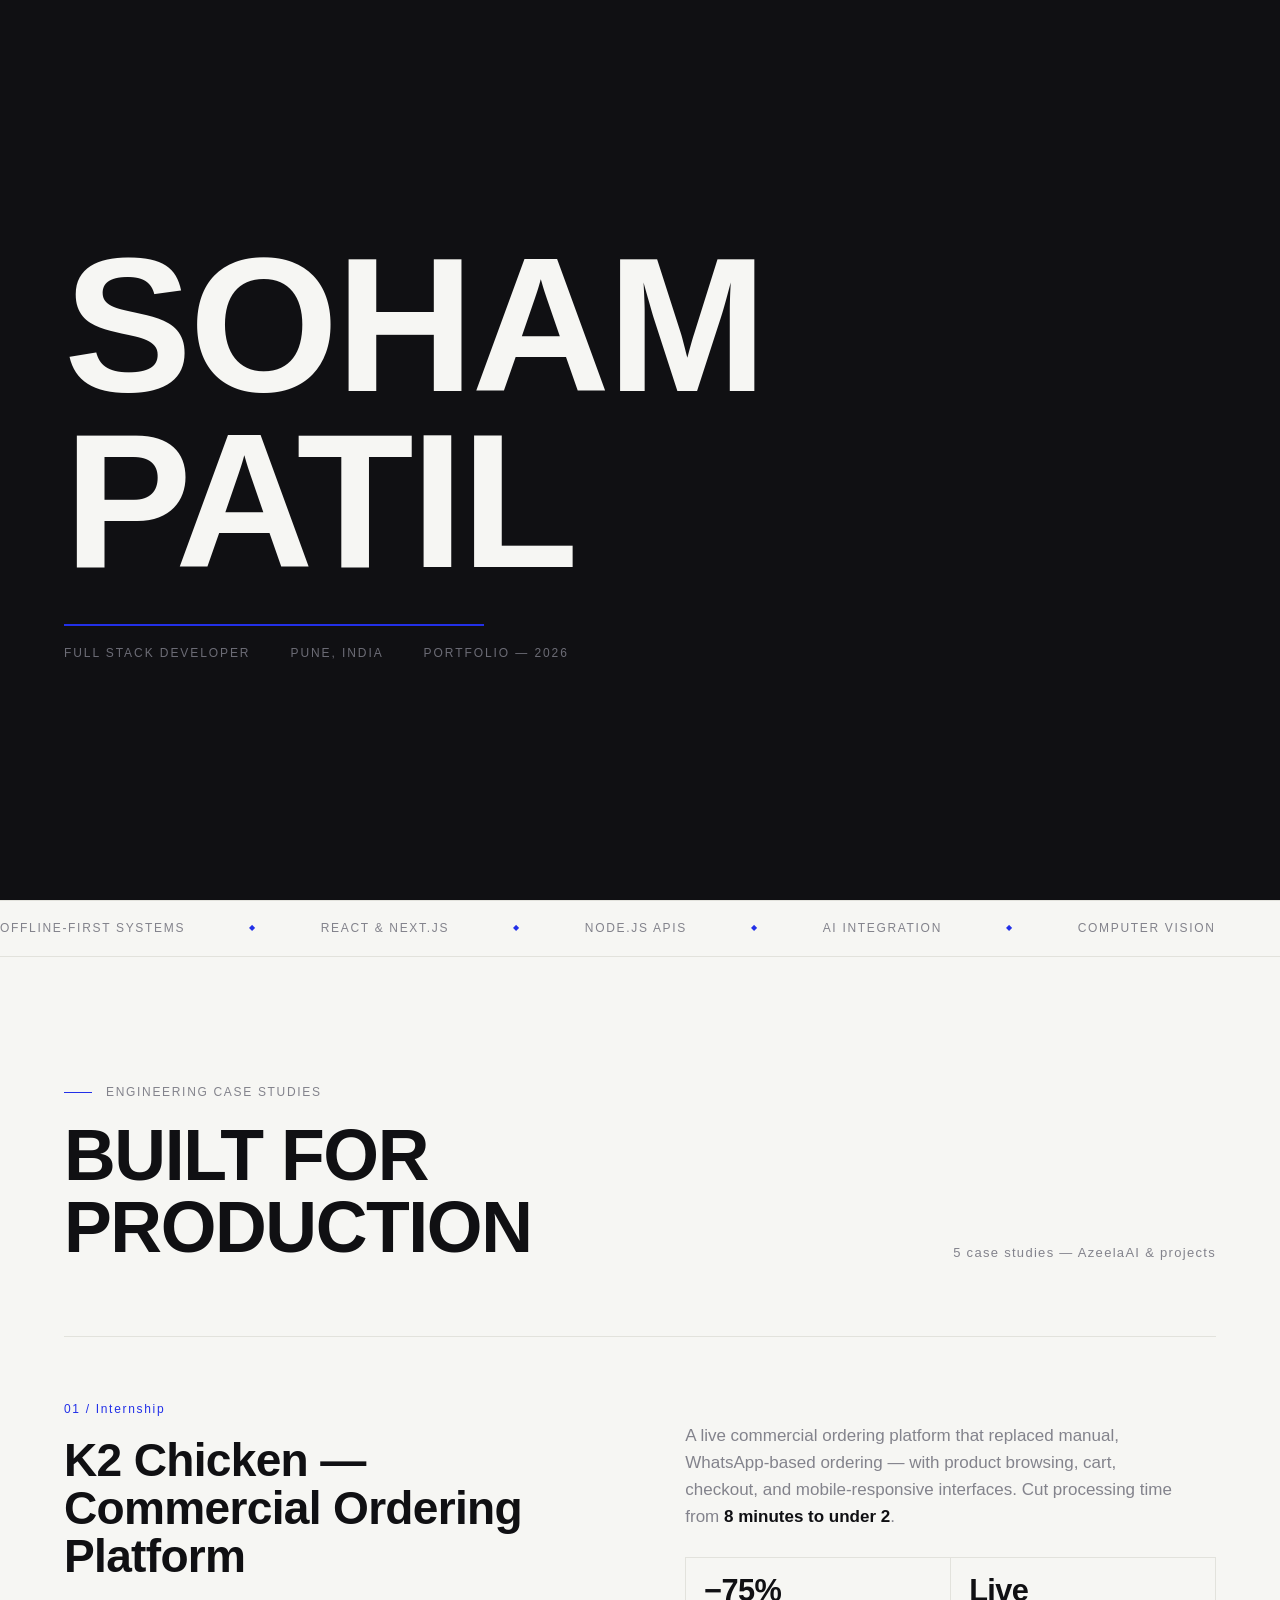
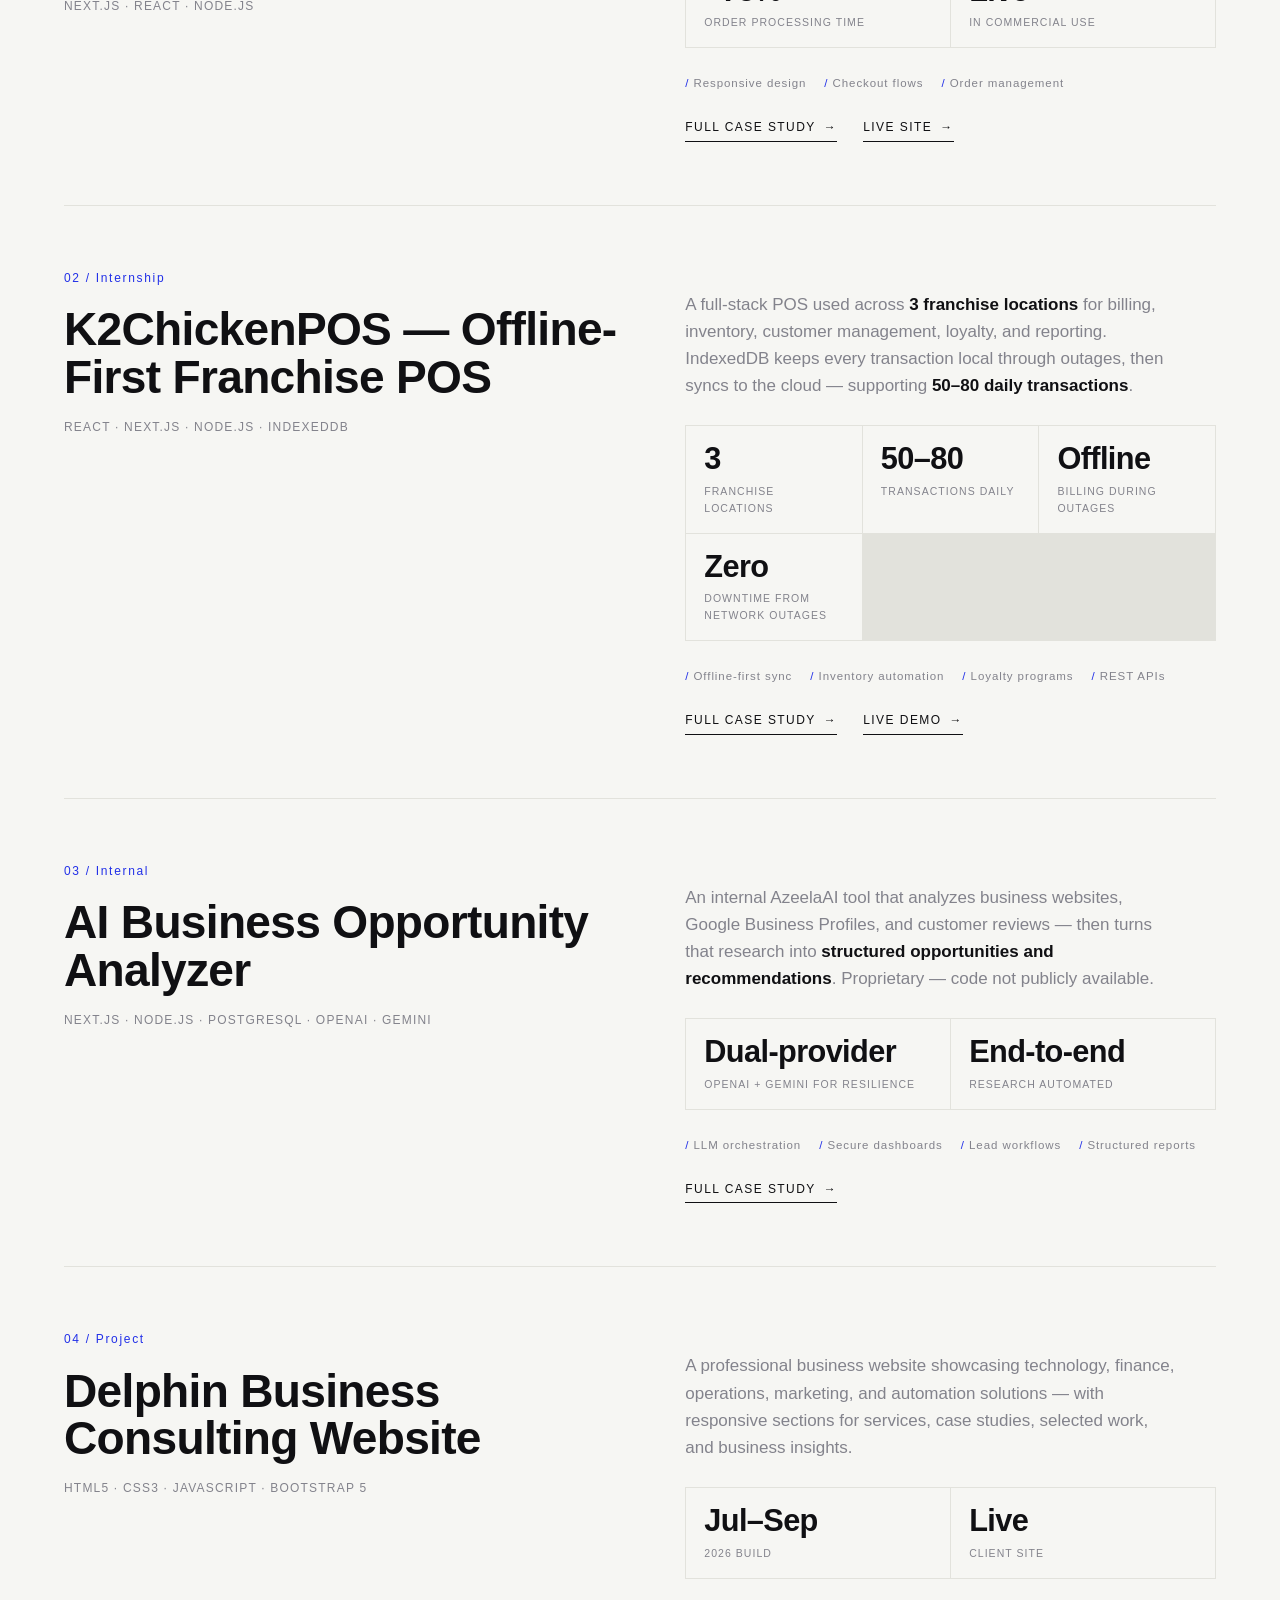
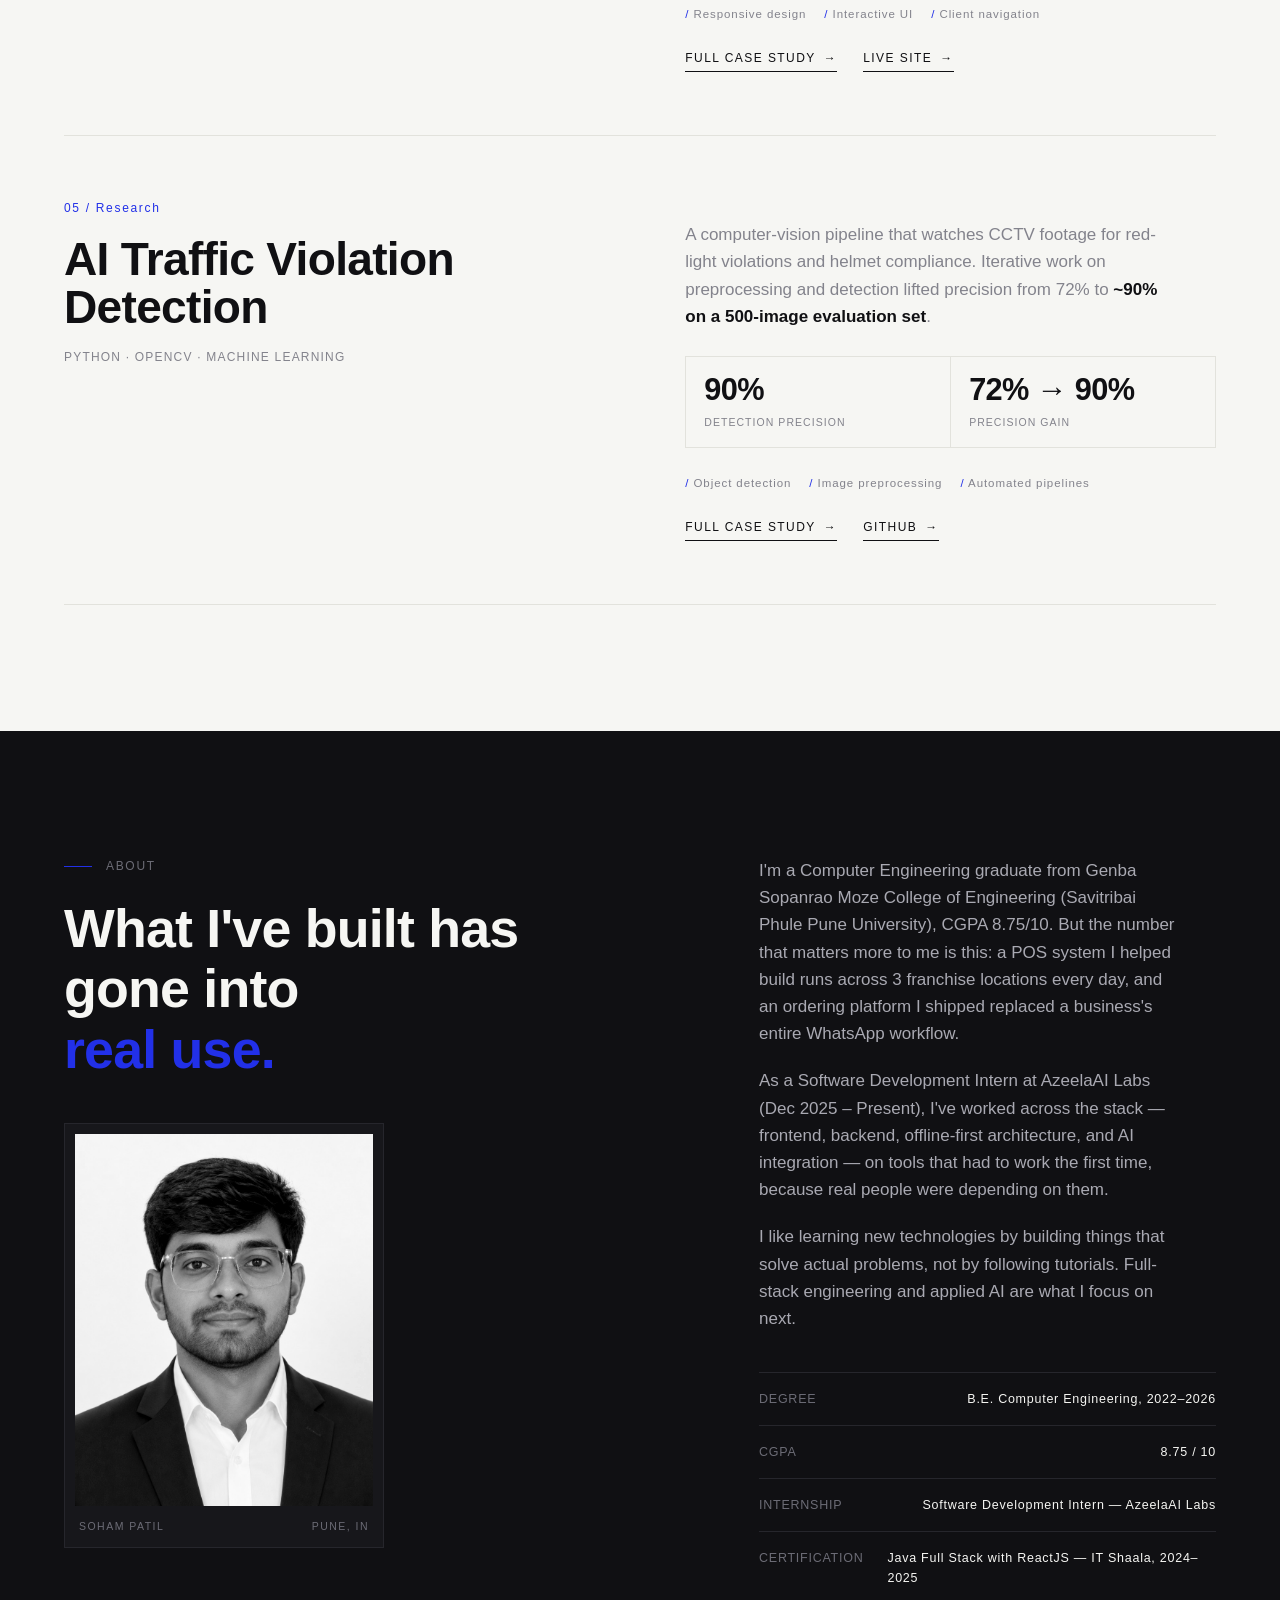
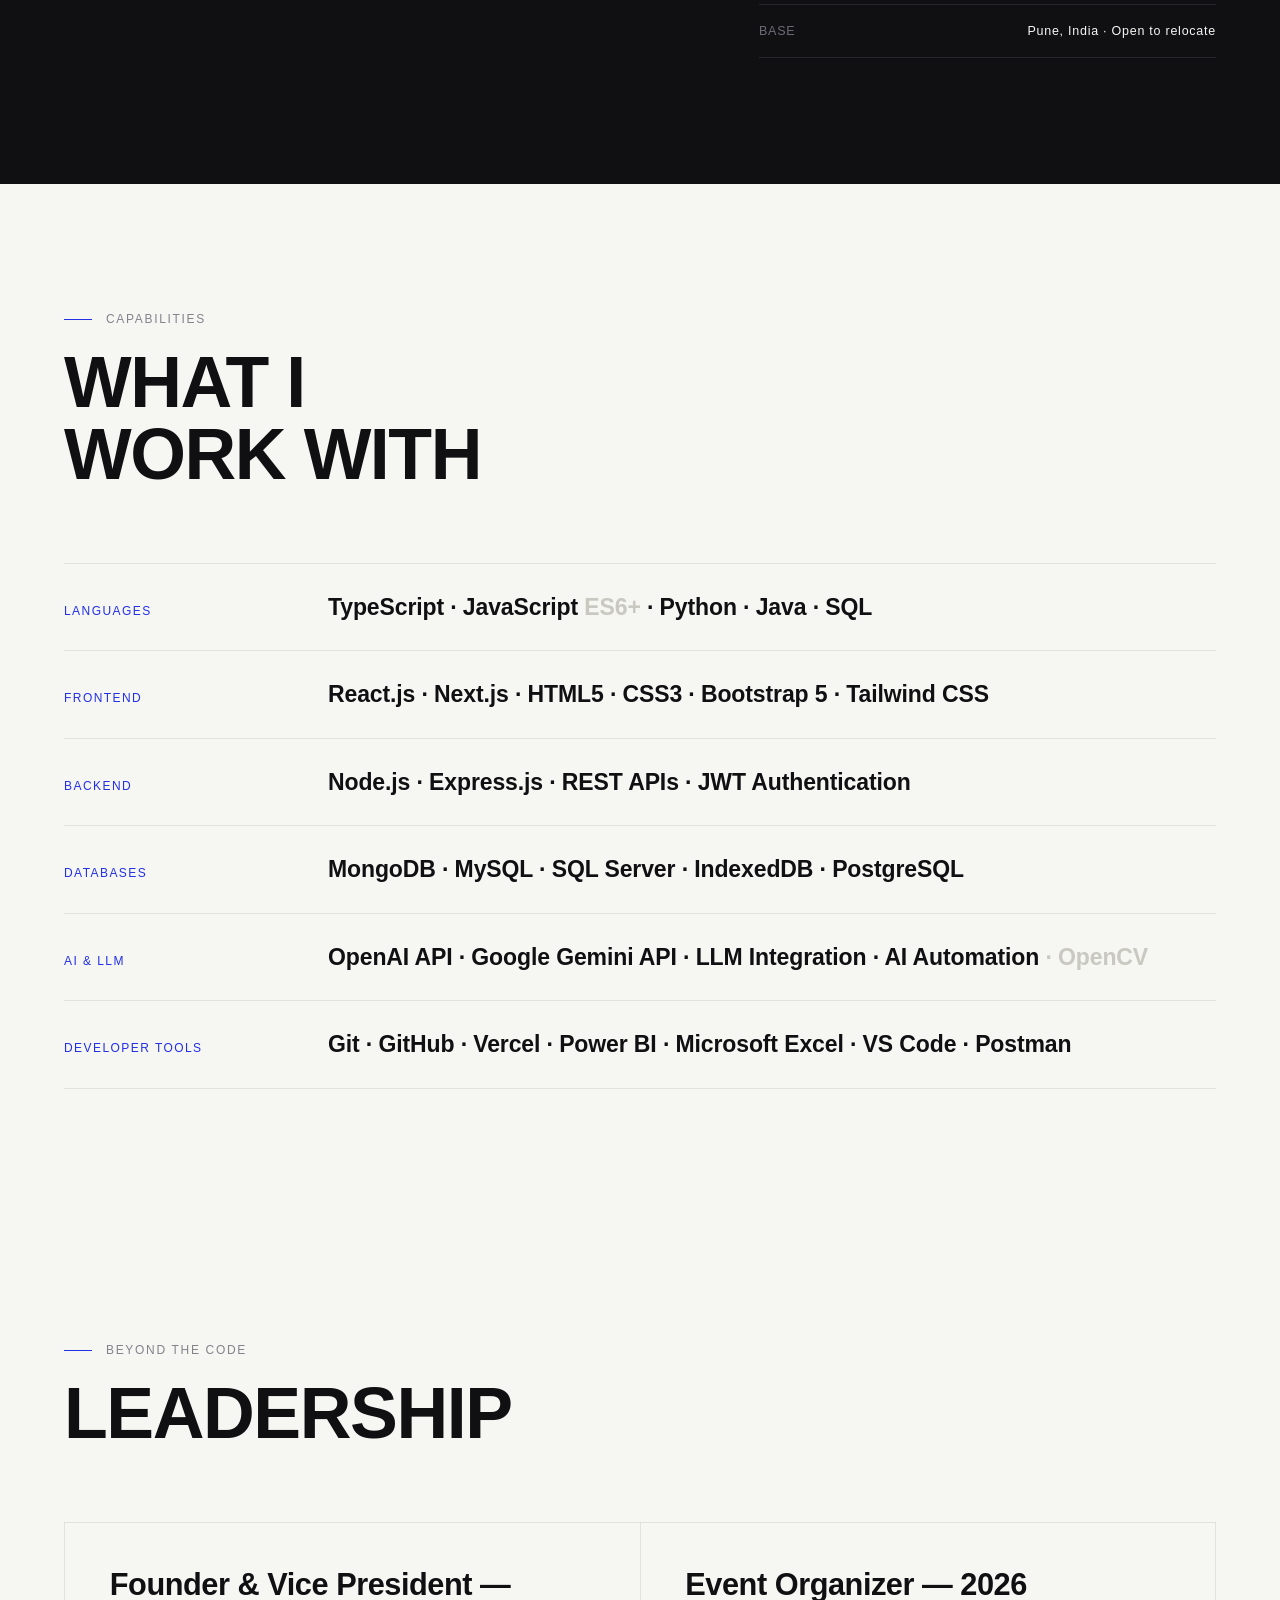
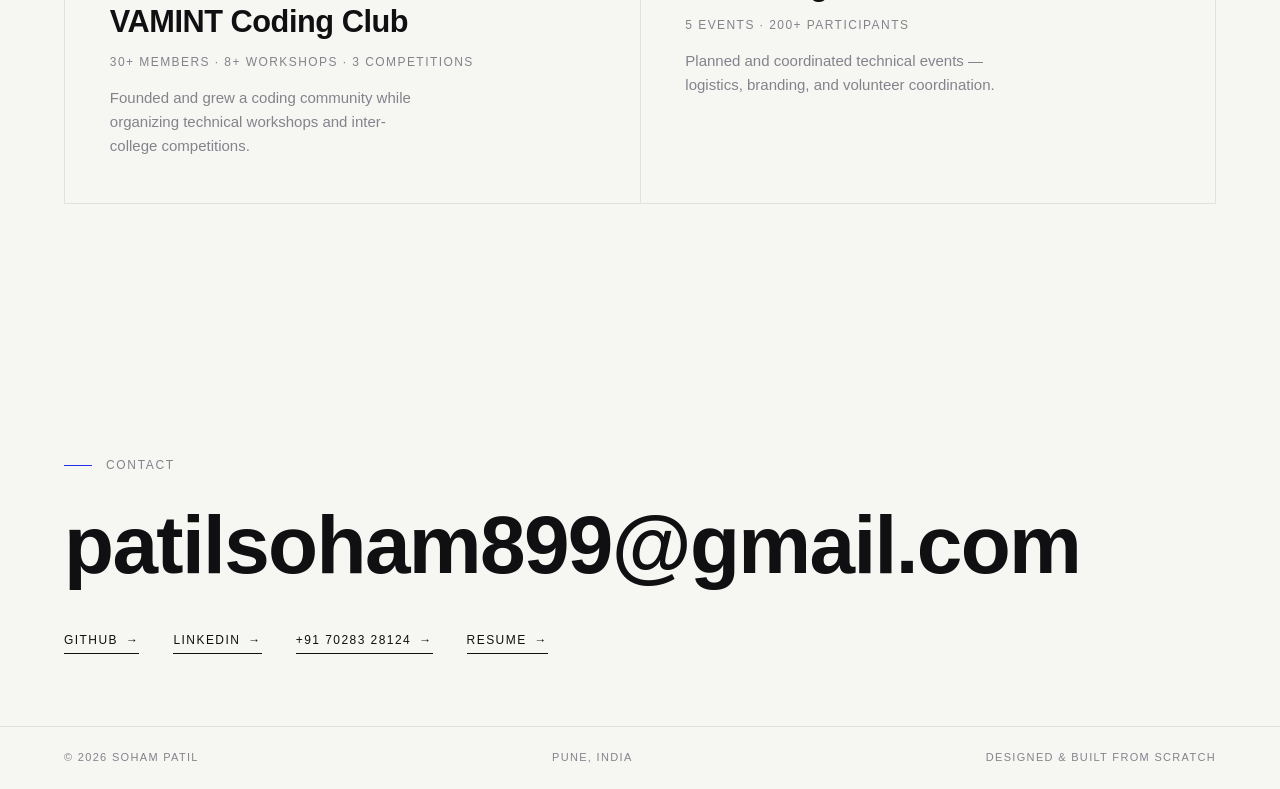
==== commit a8019c23: "Apply essential portfolio copy and figure-number fixes. Ground the About section in shipped work, re" ====
--- a/index.html
+++ b/index.html
@@ -659,14 +659,14 @@
 <section class="hero" id="top">
   <h1>
     <span class="line"><i>Software that</i></span>
-    <span class="line"><i>actually</i></span>
-    <span class="line"><i><em>works.</em></i></span>
+    <span class="line"><i>ships — and</i></span>
+    <span class="line"><i><em>stays up.</em></i></span>
   </h1>
   <div class="hero-foot">
     <p>
       I'm Soham, a Computer Engineering graduate building 
       <span style="color:var(--klein);font-weight:600;">production systems for real businesses</span>. 
-      At AzeelaAI I've shipped offline-first POS platforms, commercial ordering systems, and AI-powered analysis tools — software that solves actual problems.
+      At AzeelaAI I've shipped offline-first POS platforms, commercial ordering systems, and AI-powered analysis tools — used daily by actual franchises and customers, not just in a demo.
     </p>
     <div class="scroll-hint">Scroll</div>
   </div>
@@ -742,7 +742,7 @@
           <div class="metric"><b>3</b><small>Franchise locations</small></div>
           <div class="metric"><b>50–80</b><small>Transactions daily</small></div>
           <div class="metric"><b>Offline</b><small>Billing during outages</small></div>
-          <div class="metric"><b>0</b><small>Downtime from network outages</small></div>
+          <div class="metric"><b>Zero</b><small>Downtime from network outages</small></div>
         </div>
         <div class="tags">
           <span>Offline-first sync</span><span>Inventory automation</span><span>Loyalty programs</span><span>REST APIs</span>
@@ -757,7 +757,7 @@
     <!-- 03 -->
     <article class="case reveal">
       <div class="case-left">
-        <span class="case-idx">03 / Internship</span>
+        <span class="case-idx">03 / Internal</span>
         <h3><a href="case-ai-analyzer.html">AI Business Opportunity Analyzer</a></h3>
         <div class="case-role">Next.js · Node.js · PostgreSQL · OpenAI · Gemini</div>
       </div>
@@ -766,10 +766,11 @@
           An internal AzeelaAI tool that analyzes business websites, Google Business
           Profiles, and customer reviews — then turns that research into
           <strong>structured opportunities and recommendations</strong>.
+          Proprietary — code not publicly available.
         </p>
         <div class="metrics">
-          <div class="metric"><b>End-to-end</b><small>Research → recommendations</small></div>
-          <div class="metric"><b>Internal</b><small>Proprietary — code not public</small></div>
+          <div class="metric"><b>Dual-provider</b><small>OpenAI + Gemini for resilience</small></div>
+          <div class="metric"><b>End-to-end</b><small>Research automated</small></div>
         </div>
         <div class="tags">
           <span>LLM orchestration</span><span>Secure dashboards</span><span>Lead workflows</span><span>Structured reports</span>
@@ -844,9 +845,9 @@
       <div class="reveal">
         <div class="eyebrow">About</div>
         <h2>
-          I care about the parts<br/>
-          of engineering demos skip —<br/>
-          <em>reliability when things break.</em>
+          What I've built has<br/>
+          gone into<br/>
+          <em>real use.</em>
         </h2>
         <figure class="portrait">
           <div class="ph">
@@ -857,18 +858,22 @@
       </div>
       <div class="about-side reveal">
         <p>
-          Computer Engineering graduate from Genba Sopanrao Moze College of Engineering
-          (Savitribai Phule Pune University), CGPA 8.75/10. Most of what I've built has gone into
-          real use — a POS across 3 franchises, an ordering site replacing WhatsApp — not just tutorials.
+          I'm a Computer Engineering graduate from Genba Sopanrao Moze College of
+          Engineering (Savitribai Phule Pune University), CGPA 8.75/10. But the
+          number that matters more to me is this: a POS system I helped build runs
+          across 3 franchise locations every day, and an ordering platform I shipped
+          replaced a business's entire WhatsApp workflow.
         </p>
         <p>
-          As a Software Development Intern at AzeelaAI Labs (Dec 2025 – Present), I've worked on
-          web platforms, a full-stack POS, and an AI-powered business analysis tool. I'm drawn to
-          the unglamorous layer: <span style="color:var(--klein);font-weight:600;">edge cases, sync, what happens when the network drops</span>.
+          As a Software Development Intern at AzeelaAI Labs (Dec 2025 – Present),
+          I've worked across the stack — frontend, backend, offline-first architecture,
+          and AI integration — on tools that had to work the first time, because real
+          people were depending on them.
         </p>
         <p>
-          I learn by building — full-stack engineering and applied AI aimed at problems people
-          already have, not demos that only look impressive.
+          I like learning new technologies by building things that solve actual
+          problems, not by following tutorials. Full-stack engineering and applied AI
+          are what I focus on next.
         </p>
         <div class="facts">
           <div class="fact"><span>Degree</span><span>B.E. Computer Engineering, 2022–2026</span></div>
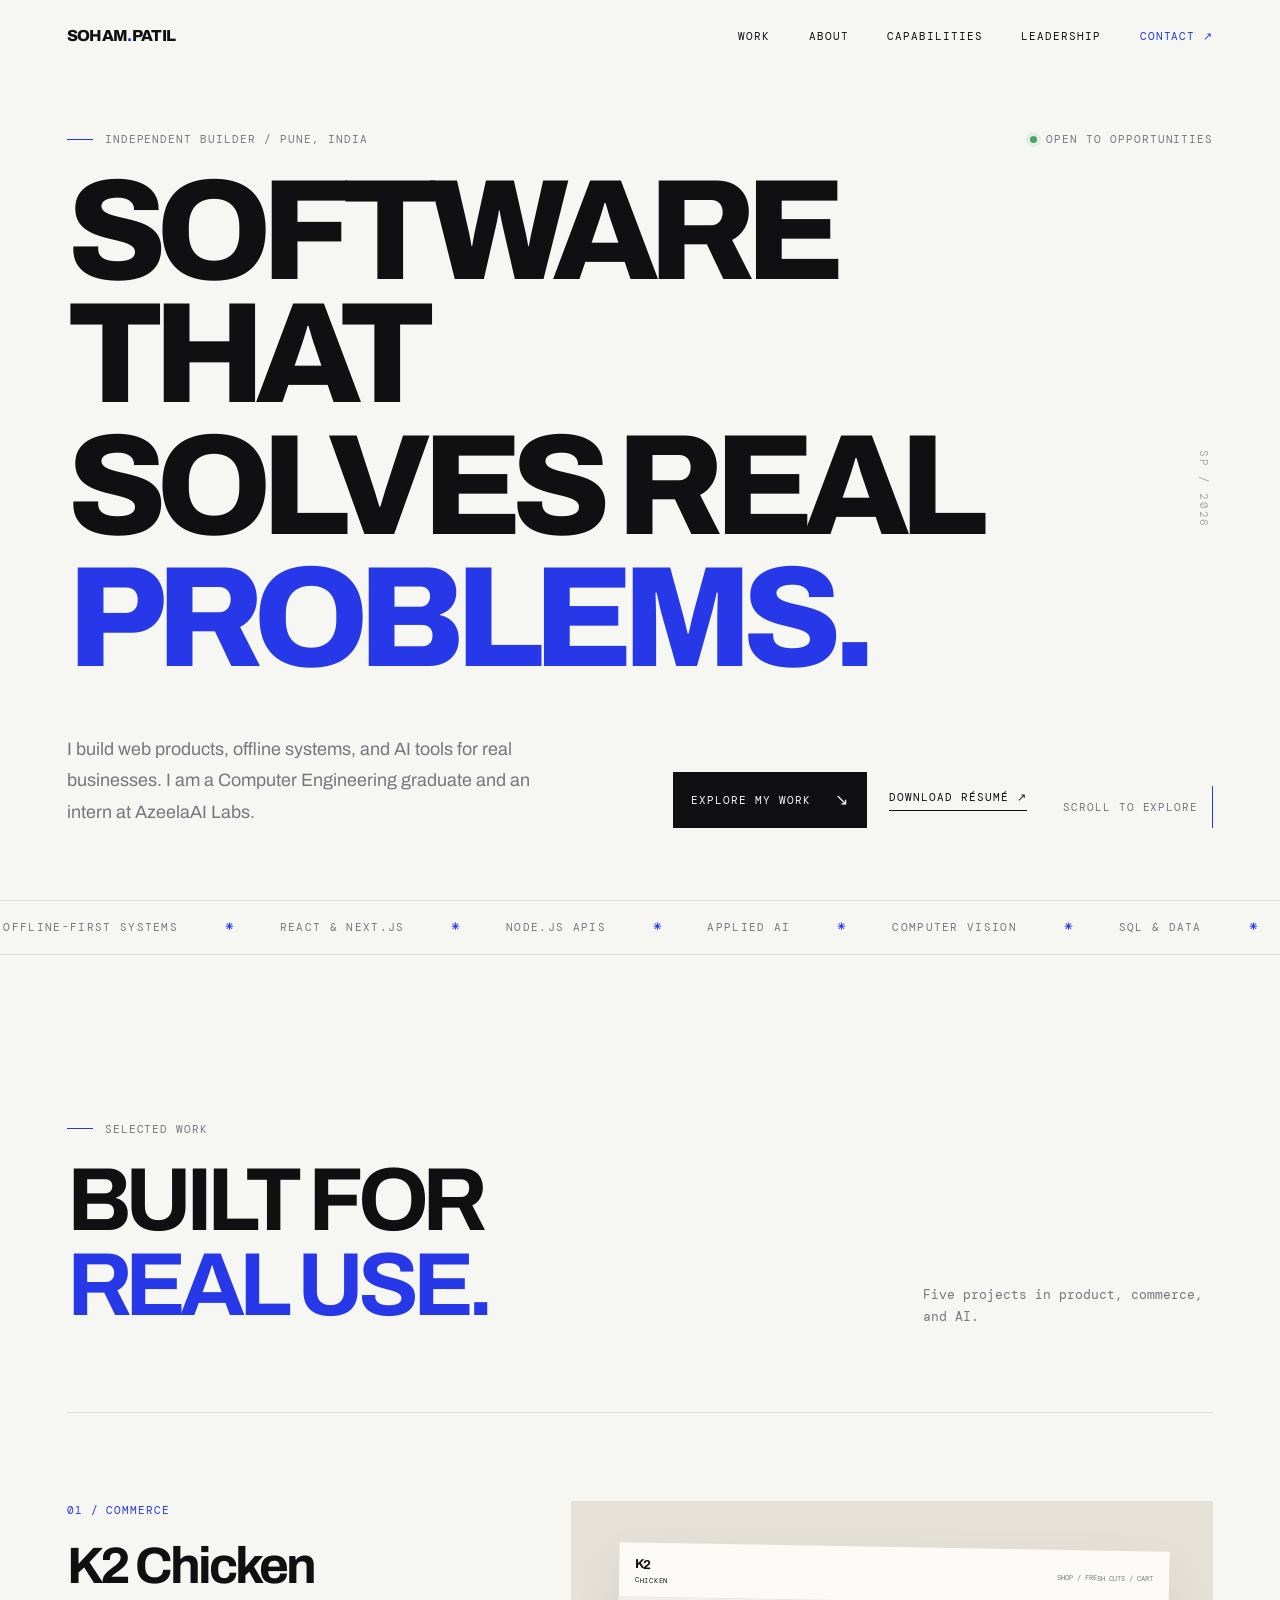
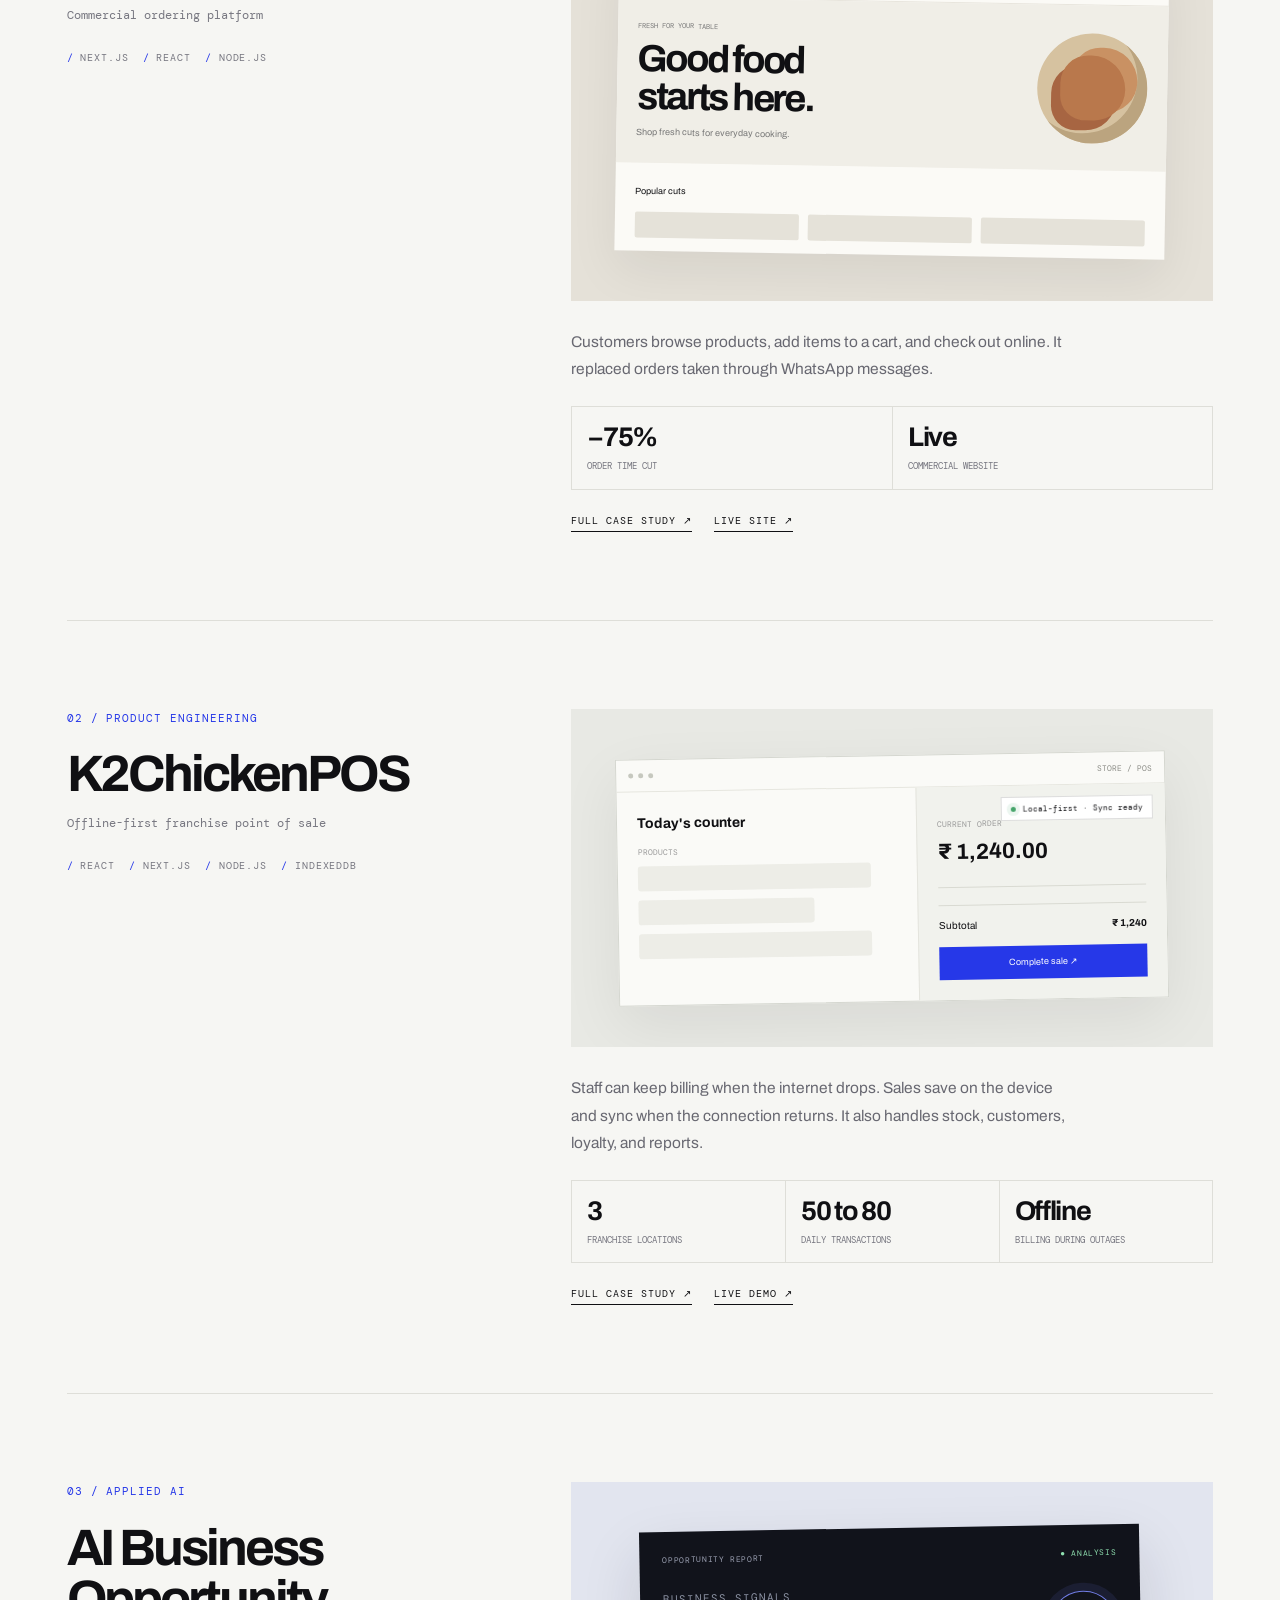
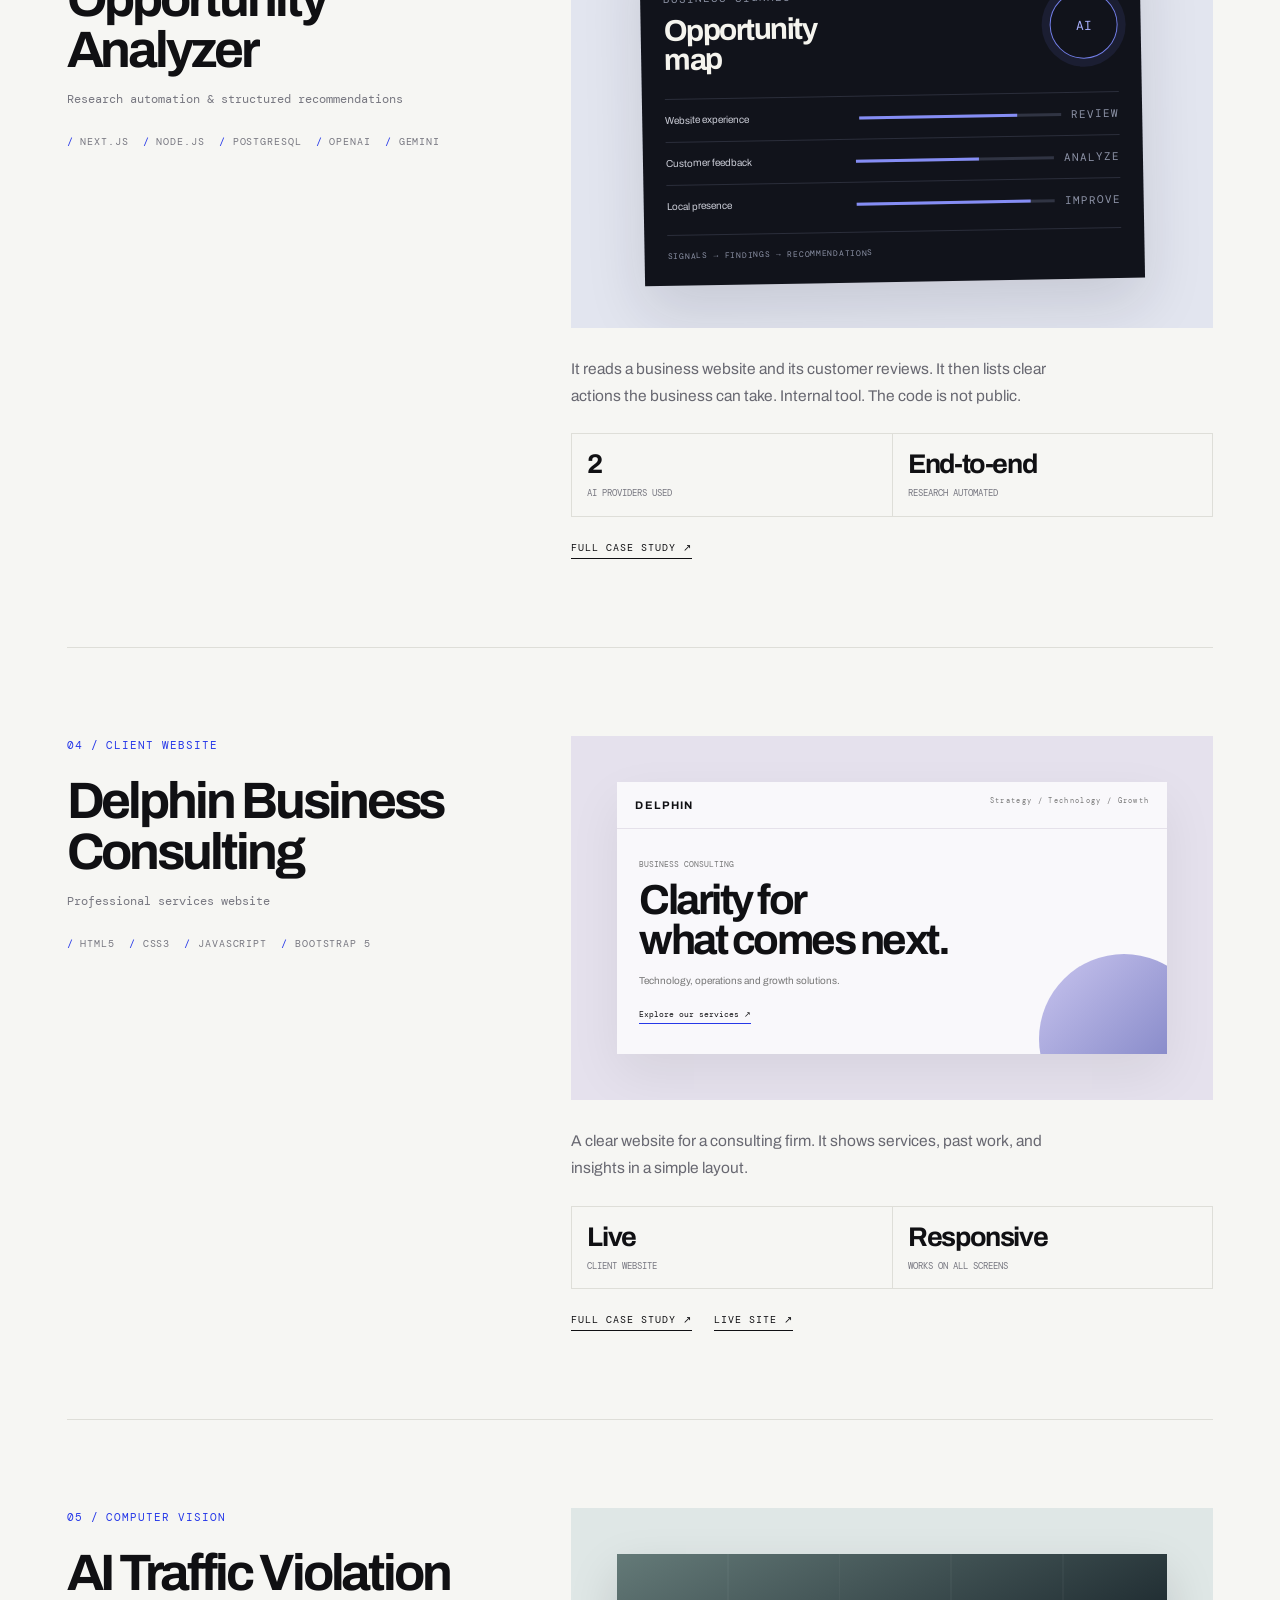
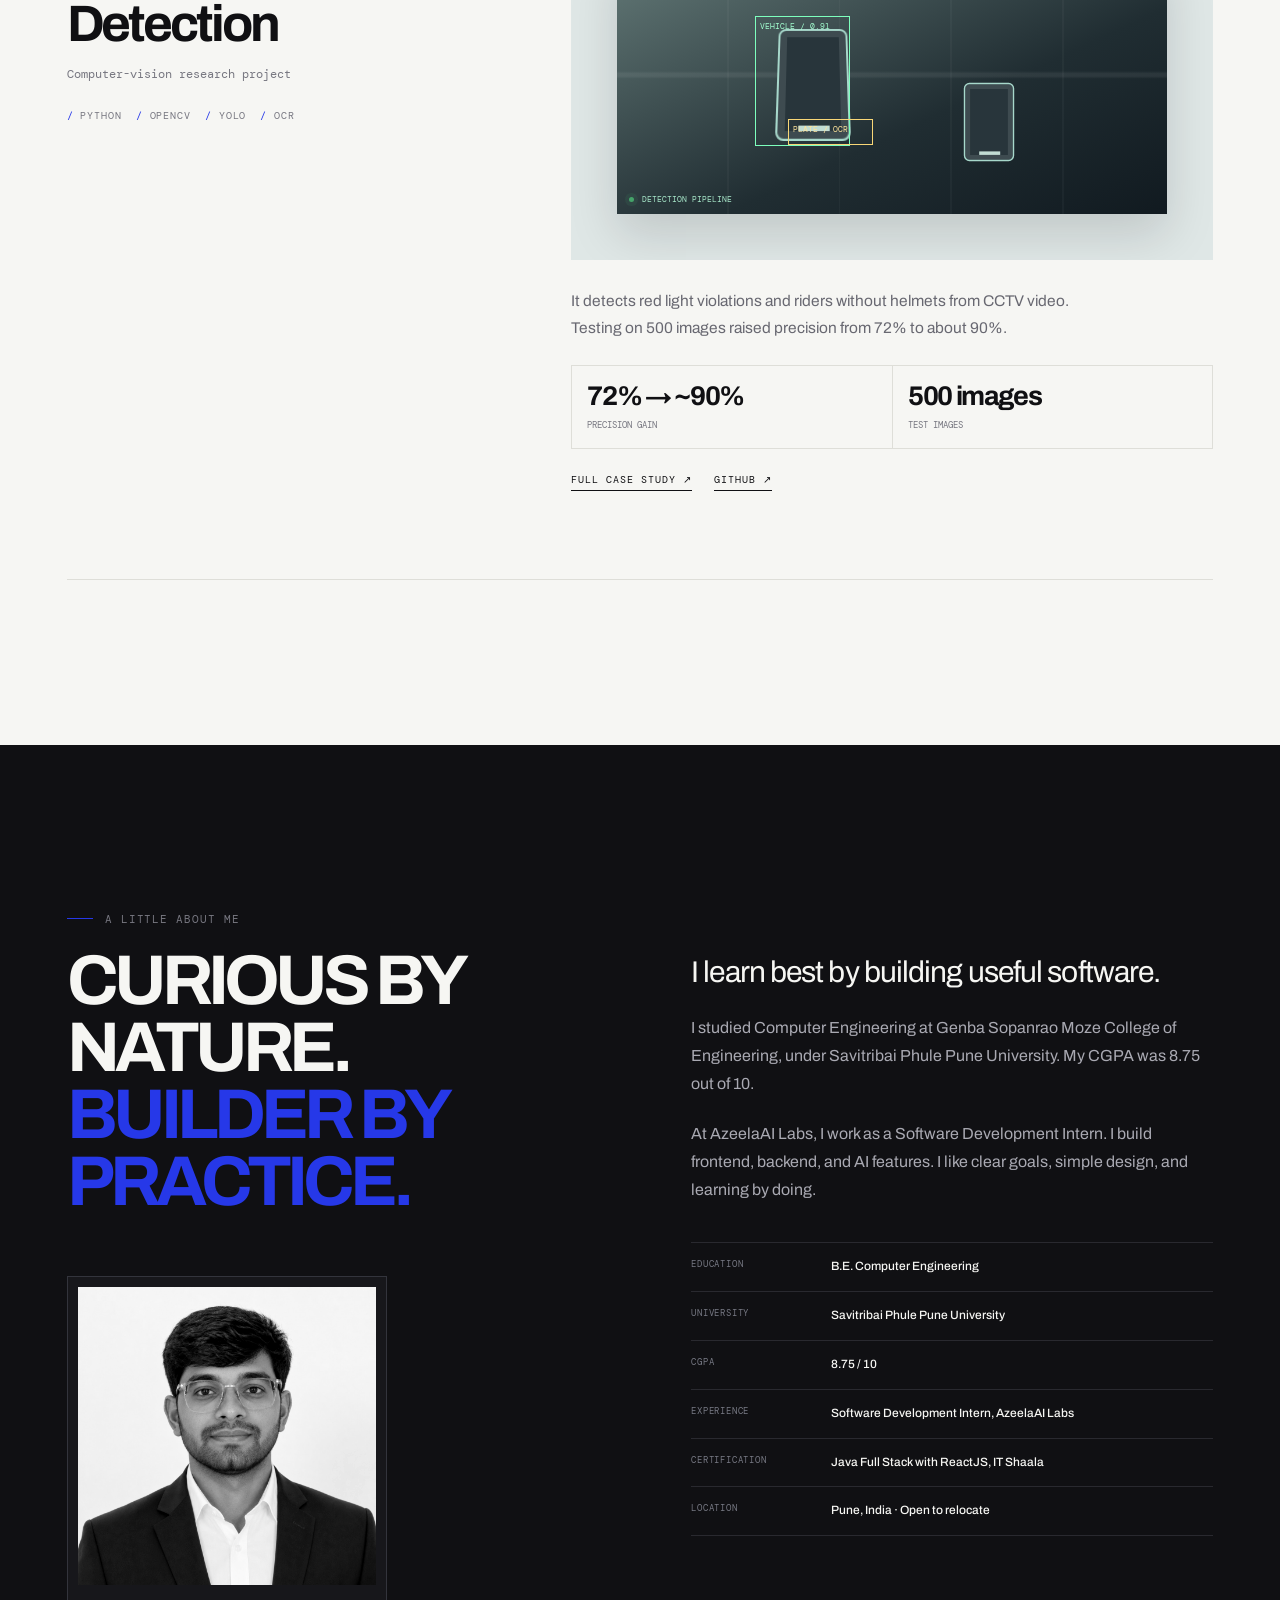
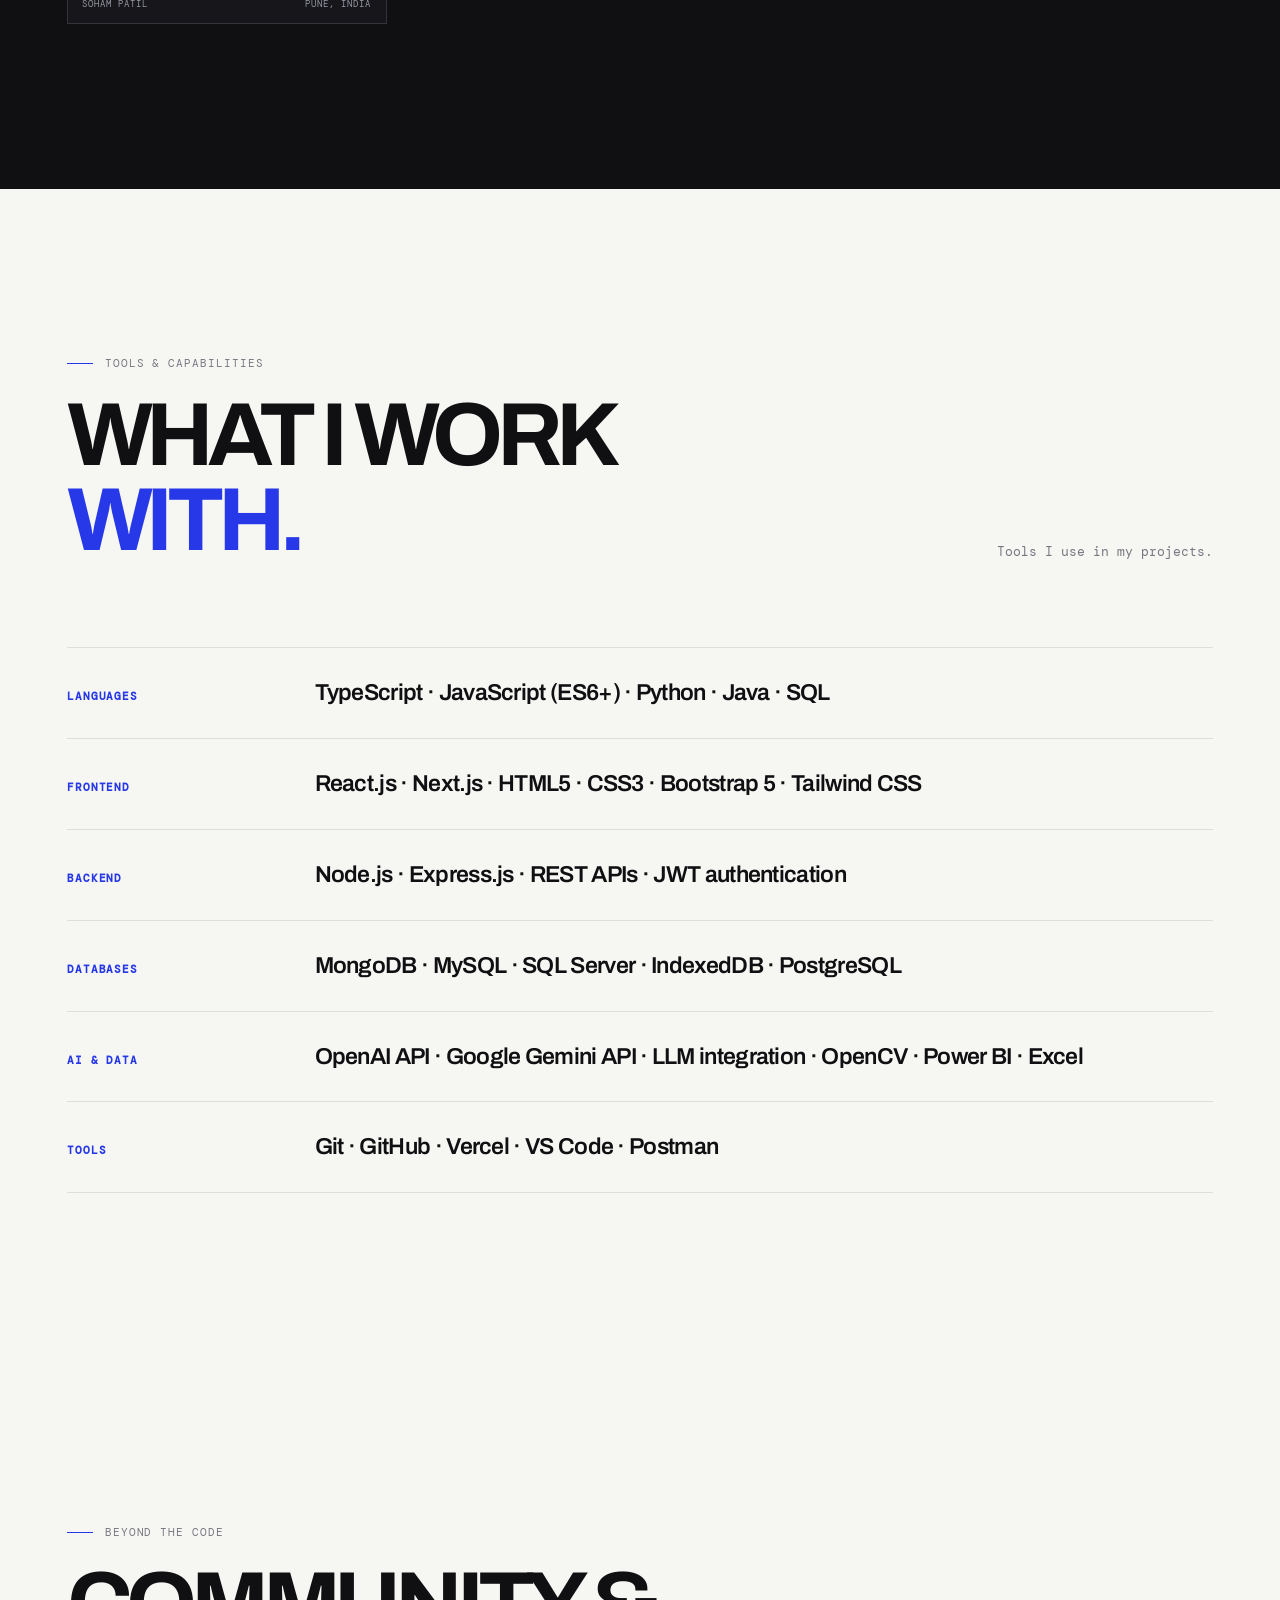
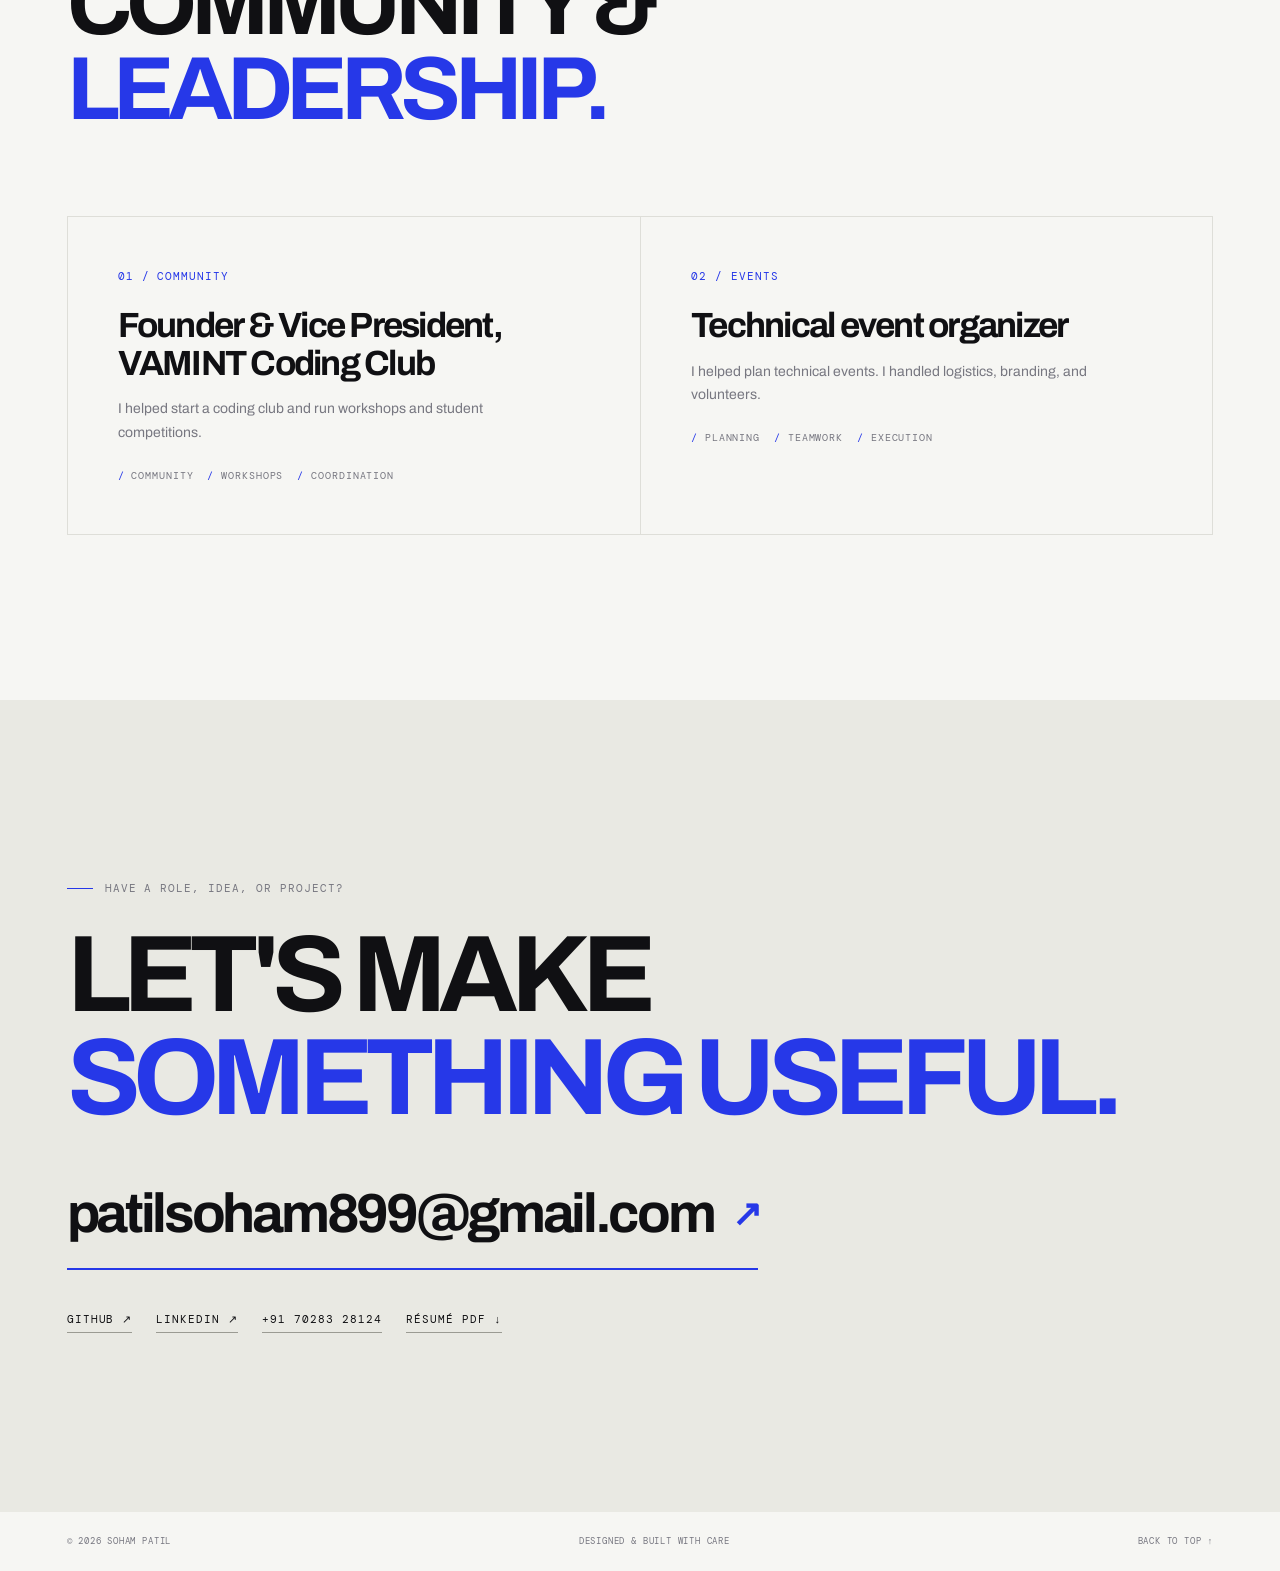
==== commit 31f3d01d: "Redesign portfolio with shared design system and plain, readable copy. Move to external CSS/JS with " ====
--- a/index.html
+++ b/index.html
@@ -1,1081 +1,136 @@
-<!DOCTYPE html>
+<!doctype html>
 <html lang="en">
 <head>
-<meta charset="UTF-8" />
-<meta name="viewport" content="width=device-width, initial-scale=1.0" />
-<title>Soham Patil — Full Stack Developer</title>
-<meta name="description" content="Soham Patil — Full Stack Developer. Computer Engineering graduate building production web platforms, offline-first POS systems, and AI-powered tools at AzeelaAI." />
-<link rel="preconnect" href="https://fonts.googleapis.com" />
-<link rel="preconnect" href="https://fonts.gstatic.com" crossorigin />
-<link href="https://fonts.googleapis.com/css2?family=Archivo:wdth,wght@62..125,100..900&family=Spline+Sans+Mono:wght@400;500&display=swap" rel="stylesheet" />
-<style>
-/* ============ TOKENS ============ */
-:root{
-  --gallery:#F6F6F3;
-  --ink:#101013;
-  --klein:#2230E8;
-  --fog:#83838C;
-  --hairline:#E2E2DC;
-  --ink-hairline:#26262C;
-  --display:'Lora',serif;
-  --body:'Inter',sans-serif;
-  --mono:'Inter',sans-serif;
-  --ease:cubic-bezier(.25,.46,.45,.94);
-  --gutter:clamp(20px,5vw,72px);
-}
-*{margin:0;padding:0;box-sizing:border-box;}
-html{scroll-behavior:smooth;}
-body{
-  background:var(--gallery);
-  color:var(--ink);
-  font-family:var(--body);
-  font-size:17px;
-  line-height:1.6;
-  -webkit-font-smoothing:antialiased;
-  overflow-x:hidden;
-}
-body.locked{overflow:hidden;}
-::selection{background:var(--klein);color:#fff;}
-a{color:inherit;text-decoration:none;}
-img{max-width:100%;display:block;}
+  <meta charset="utf-8">
+  <meta name="viewport" content="width=device-width, initial-scale=1">
+  <meta name="theme-color" content="#f6f6f3">
+  <meta name="description" content="Soham Patil, Computer Engineering graduate building full-stack products, offline-first systems, and applied AI tools.">
+  <title>Soham Patil, Software Developer</title>
+  <link rel="preconnect" href="https://fonts.googleapis.com">
+  <link rel="preconnect" href="https://fonts.gstatic.com" crossorigin>
+  <link href="https://fonts.googleapis.com/css2?family=Archivo:wght@400;500;600;700;800&family=DM+Mono:wght@400;500&display=swap" rel="stylesheet">
+  <link rel="stylesheet" href="assets/css/styles.css">
+  <script defer src="assets/js/main.js"></script>
+</head>
+<body class="is-locked">
+  <a class="skip-link" href="#main">Skip to content</a>
+  <div class="intro" id="intro" aria-hidden="true">
+    <div class="intro-name"><span>SOHAM</span><span>PATIL</span></div>
+    <div class="intro-rule"></div>
+    <div class="intro-meta"><span>Software Developer</span><span>Pune, India</span><span>Portfolio / 2026</span></div>
+  </div>
 
-.wrap{max-width:1360px;margin:0 auto;padding:0 var(--gutter);}
-.wrap-narrow{max-width:960px;margin:0 auto;padding:0 var(--gutter);}
-.eyebrow{
-  font-family:var(--mono);
-  font-size:12px;
-  letter-spacing:.14em;
-  text-transform:uppercase;
-  color:var(--fog);
-  display:flex;align-items:center;gap:14px;
-}
-.eyebrow::before{content:'';width:28px;height:1px;background:var(--klein);}
+  <header class="site-header" id="header">
+    <a class="wordmark" href="#top" aria-label="Soham Patil home">SOHAM<span>.</span>PATIL</a>
+    <button class="menu-toggle" id="menuToggle" aria-expanded="false" aria-controls="nav">Menu <span>＋</span></button>
+    <nav class="nav" id="nav" aria-label="Main navigation">
+      <a href="#work">Work</a><a href="#about">About</a><a href="#skills">Capabilities</a><a href="#leadership">Leadership</a><a class="nav-contact" href="#contact">Contact ↗</a>
+    </nav>
+  </header>
 
-/* ============ INTRO OVERLAY ============ */
-#intro{
-  position:fixed;inset:0;z-index:100;
-  background:var(--ink);color:var(--gallery);
-  display:flex;flex-direction:column;justify-content:center;
-  padding:0 var(--gutter);
-  transition:transform 1.4s var(--ease);
-}
-#intro.lift{transform:translateY(-100%);}
-.intro-line{overflow:hidden;}
-.intro-line span{
-  display:block;
-  font-weight:700;
-  font-size:clamp(64px,15vw,220px);
-  line-height:.92;
-  letter-spacing:-.015em;
-  text-transform:uppercase;
-  transform:translateY(110%);
-  transition:transform 1.3s var(--ease);
-  opacity:1;
-}
-#intro.play .intro-line span{transform:translateY(0);}
-.intro-line:nth-child(2) span{transition-delay:.12s;}
-.intro-rule{
-  height:2px;width:0;background:var(--klein);
-  margin:34px 0 18px;
-  transition:width 1s var(--ease) .55s;
-}
-#intro.play .intro-rule{width:min(420px,60%);}
-.intro-meta{
-  font-family:var(--mono);font-size:12px;letter-spacing:.16em;
-  text-transform:uppercase;color:#6C6C76;
-  opacity:0;transform:translateY(10px);
-  transition:opacity .7s ease .8s,transform .7s var(--ease) .8s;
-  display:flex;gap:40px;flex-wrap:wrap;
-}
-#intro.play .intro-meta{opacity:1;transform:none;}
+  <main id="main">
+    <section class="hero" id="top">
+      <div class="hero-topline"><span class="eyebrow">Independent builder / Pune, India</span><span class="availability"><i></i> Open to opportunities</span></div>
+      <h1 class="hero-title"><span class="line"><span>Software that</span></span><span class="line"><span>solves real</span></span><span class="line accent-line"><span>problems.</span></span></h1>
+      <div class="hero-bottom">
+        <p>I build web products, offline systems, and AI tools for real businesses. I am a Computer Engineering graduate and an intern at AzeelaAI Labs.</p>
+        <div class="hero-actions"><a class="button button-dark" href="#work">Explore my work <span>↘</span></a><a class="text-link" href="resume.pdf" download="Soham_Patil_Resume.pdf">Download résumé ↗</a></div>
+        <div class="scroll-note"><span>Scroll to explore</span><i></i></div>
+      </div>
+      <div class="hero-index">SP / 2026</div>
+    </section>
 
-/* ============ NAV ============ */
-header{
-  position:fixed;top:0;left:0;right:0;z-index:50;
-  padding:22px var(--gutter);
-  display:flex;justify-content:space-between;align-items:center;
-  opacity:0;transform:translateY(-12px);
-  transition:opacity .8s ease,transform .8s var(--ease),background .3s ease,padding .3s ease;
-}
-body.ready header{opacity:1;transform:none;}
-header.scrolled{
-  background:rgba(246,246,243,.82);
-  backdrop-filter:blur(14px);-webkit-backdrop-filter:blur(14px);
-  padding:14px var(--gutter);
-  border-bottom:1px solid var(--hairline);
-}
-.logo{
-  font-weight:800;
-  text-transform:uppercase;letter-spacing:-.01em;font-size:17px;
-}
-.logo em{font-style:normal;color:var(--klein);}
-nav{display:flex;gap:34px;}
-nav a{
-  font-family:var(--mono);font-size:12px;letter-spacing:.12em;text-transform:uppercase;
-  position:relative;padding:4px 0;color:var(--ink);
-}
-nav a::after{
-  content:'';position:absolute;left:0;bottom:0;height:1px;width:100%;
-  background:var(--klein);transform:scaleX(0);transform-origin:right;
-  transition:transform .4s var(--ease);
-}
-nav a:hover::after{transform:scaleX(1);transform-origin:left;}
-.nav-cta{color:var(--klein) !important;}
-.menu-btn{
-  display:none;background:none;border:none;cursor:pointer;z-index:70;
-  font-family:var(--mono);font-size:12px;letter-spacing:.14em;text-transform:uppercase;
-  color:var(--ink);
-}
+    <div class="ticker" aria-label="Technologies and focus areas"><div class="ticker-track">
+      <span>Offline-first systems</span><b>✳</b><span>React &amp; Next.js</span><b>✳</b><span>Node.js APIs</span><b>✳</b><span>Applied AI</span><b>✳</b><span>Computer vision</span><b>✳</b><span>SQL &amp; data</span><b>✳</b>
+    </div></div>
 
-/* ============ HERO (landing) ============ */
-.hero{
-  min-height:100svh;
-  display:flex;flex-direction:column;justify-content:flex-end;
-  padding:0 var(--gutter) clamp(48px,8vh,90px);
-  position:relative;
-}
-.hero h1{
-  font-weight:800;
-  ;
-  font-size:clamp(44px,8.6vw,132px);
-  line-height:.98;
-  letter-spacing:-.02em;
-  text-transform:uppercase;
-  max-width:15ch;
-}
-.hero h1 .line{display:block;overflow:hidden;}
-.hero h1 .line i{
-  font-style:normal;display:block;
-  transform:translateY(110%);
-  transition:transform 1.1s var(--ease);
-}
-body.ready .hero h1 .line i{transform:none;}
-body.ready .hero h1 .line:nth-child(2) i{transition-delay:.08s;}
-body.ready .hero h1 .line:nth-child(3) i{transition-delay:.16s;}
-.hero h1 em{font-style:normal;color:var(--klein);}
-.hero-foot{
-  display:flex;justify-content:space-between;align-items:flex-end;gap:40px;
-  margin-top:clamp(32px,5vh,56px);flex-wrap:wrap;
-  opacity:0;transform:translateY(16px);
-  transition:opacity .9s ease .35s,transform .9s var(--ease) .35s;
-}
-body.ready .hero-foot{opacity:1;transform:none;}
-.hero-foot p{max-width:44ch;color:var(--fog);font-size:16px;}
-.hero-foot p strong{color:var(--ink);font-weight:600;}
-.scroll-hint{
-  font-family:var(--mono);font-size:11px;letter-spacing:.16em;text-transform:uppercase;
-  color:var(--fog);display:flex;align-items:center;gap:12px;white-space:nowrap;
-}
-.scroll-hint::after{
-  content:'';width:1px;height:44px;background:var(--ink);
-  animation:drip 2.2s var(--ease) infinite;
-  transform-origin:top;
-}
-@keyframes drip{0%{transform:scaleY(0);transform-origin:top;}45%{transform:scaleY(1);transform-origin:top;}55%{transform:scaleY(1);transform-origin:bottom;}100%{transform:scaleY(0);transform-origin:bottom;}}
+    <section class="section work-section" id="work">
+      <div class="container">
+        <div class="section-heading reveal"><div><p class="eyebrow">Selected work</p><h2>Built for<br><em>real use.</em></h2></div><p class="section-aside">Five projects in product, commerce, and AI.</p></div>
 
-/* ============ TICKER STRIP ============ */
-.strip{
-  border-top:1px solid var(--hairline);border-bottom:1px solid var(--hairline);
-  padding:18px 0;overflow:hidden;
-}
-.strip-track{
-  display:flex;gap:64px;width:max-content;
-  animation:ticker 34s linear infinite;
-}
-.strip:hover .strip-track{animation-play-state:paused;}
-.strip-track span{
-  font-family:var(--mono);font-size:12px;letter-spacing:.14em;text-transform:uppercase;
-  color:var(--fog);white-space:nowrap;display:flex;align-items:center;gap:64px;
-}
-.strip-track span::after{content:'◆';color:var(--klein);font-size:8px;}
-@keyframes ticker{to{transform:translateX(-50%);}}
+        <article class="project reveal">
+          <div class="project-left"><div class="project-number">01 / Commerce</div><h3>K2 Chicken</h3><p class="project-subtitle">Commercial ordering platform</p><div class="project-tags"><span>Next.js</span><span>React</span><span>Node.js</span></div></div>
+          <div class="project-right"><div class="project-art art-commerce"><div class="commerce-window"><div class="commerce-nav"><b>K2<span>CHICKEN</span></b><small>SHOP / FRESH CUTS / CART</small></div><div class="commerce-hero"><div><small>FRESH FOR YOUR TABLE</small><b>Good food<br>starts here.</b><span>Shop fresh cuts for everyday cooking.</span></div><div class="food-shape"><div class="food-shape-inner"></div></div></div><div class="commerce-products"><span>Popular cuts</span><div><i></i><i></i><i></i></div></div></div></div>
+            <p class="project-description">Customers browse products, add items to a cart, and check out online. It replaced orders taken through WhatsApp messages.</p>
+            <div class="project-stats"><div><b>−75%</b><span>Order time cut</span></div><div><b>Live</b><span>Commercial website</span></div></div>
+            <div class="project-links"><a class="arrow-link" href="case-chicken-vicken.html">Full case study ↗</a><a class="arrow-link" href="https://www.k2chicken.com" target="_blank" rel="noopener">Live site ↗</a></div>
+          </div>
+        </article>
 
-/* ============ SECTIONS ============ */
-section{padding:clamp(90px,14vh,160px) 0;}
-.section-head{
-  display:flex;justify-content:space-between;align-items:flex-end;
-  margin-bottom:clamp(48px,8vh,84px);gap:32px;flex-wrap:wrap;
-}
-.section-head h2{
-  font-weight:800;
-  font-size:clamp(36px,5.6vw,80px);line-height:1;
-  letter-spacing:-.02em;text-transform:uppercase;margin-top:18px;
-}
-.section-head .count{
-  font-family:var(--mono);font-size:13px;color:var(--fog);letter-spacing:.1em;
-}
-.reveal{opacity:0;transform:translateY(34px);transition:opacity .9s ease,transform .9s var(--ease);}
-.reveal.in{opacity:1;transform:none;}
+        <article class="project reveal">
+          <div class="project-left"><div class="project-number">02 / Product Engineering</div><h3>K2ChickenPOS</h3><p class="project-subtitle">Offline-first franchise point of sale</p><div class="project-tags"><span>React</span><span>Next.js</span><span>Node.js</span><span>IndexedDB</span></div></div>
+          <div class="project-right"><div class="project-art art-pos"><div class="art-window"><div class="window-bar"><i></i><i></i><i></i><span>STORE / POS</span></div><div class="pos-layout"><div class="pos-menu"><b>Today's counter</b><small>PRODUCTS</small><div class="fake-product"></div><div class="fake-product short"></div><div class="fake-product"></div></div><div class="pos-cart"><small>CURRENT ORDER</small><strong>₹ 1,240.00</strong><div class="cart-line"></div><div class="cart-line"></div><div class="cart-total"><span>Subtotal</span><b>₹ 1,240</b></div><div class="pay-button">Complete sale ↗</div></div></div><div class="offline-pill"><i></i> Local-first · Sync ready</div></div></div>
+            <p class="project-description">Staff can keep billing when the internet drops. Sales save on the device and sync when the connection returns. It also handles stock, customers, loyalty, and reports.</p>
+            <div class="project-stats"><div><b>3</b><span>Franchise locations</span></div><div><b>50 to 80</b><span>Daily transactions</span></div><div><b>Offline</b><span>Billing during outages</span></div></div>
+            <div class="project-links"><a class="arrow-link" href="case-k2chickenpos.html">Full case study ↗</a><a class="arrow-link" href="https://k2-chicken-pos-web.vercel.app/store/pos" target="_blank" rel="noopener">Live demo ↗</a></div>
+          </div>
+        </article>
 
-/* ============ WORK (landing) ============ */
-.case{
-  display:grid;
-  grid-template-columns:minmax(0,1.05fr) minmax(0,1fr);
-  gap:clamp(32px,5vw,80px);
-  padding:clamp(44px,7vh,72px) 0;
-  border-top:1px solid var(--hairline);
-  align-items:start;
-}
-.case:last-of-type{border-bottom:1px solid var(--hairline);}
-.case-left{position:sticky;top:110px;}
-.case-idx{
-  font-family:var(--mono);font-size:12px;color:var(--klein);letter-spacing:.14em;
-  margin-bottom:18px;display:block;
-}
-.case h3{
-  font-weight:750;
-  font-size:clamp(28px,3.6vw,52px);line-height:1.04;letter-spacing:-.015em;
-  margin-bottom:16px;
-}
-.case h3 a{transition:color .3s ease;}
-.case h3 a:hover{color:var(--klein);}
-.case-role{
-  font-family:var(--mono);font-size:12px;letter-spacing:.1em;text-transform:uppercase;
-  color:var(--fog);
-}
-.case-desc{color:var(--fog);margin:22px 0 26px;max-width:52ch;}
-.case-desc strong{color:var(--ink);font-weight:600;}
-.metrics{display:grid;grid-template-columns:repeat(auto-fit,minmax(150px,1fr));gap:1px;background:var(--hairline);border:1px solid var(--hairline);margin-bottom:26px;}
-.metric{background:var(--gallery);padding:18px 18px 16px;transition:background .35s ease;}
-.metric:hover{background:#EFEFEA;}
-.metric b{
-  display:block;font-weight:800;
-  font-size:clamp(24px,2.4vw,34px);letter-spacing:-.02em;line-height:1;
-}
-.metric small{
-  font-family:var(--mono);font-size:10.5px;letter-spacing:.1em;text-transform:uppercase;
-  color:var(--fog);display:block;margin-top:8px;
-}
-.tags{display:flex;flex-wrap:wrap;gap:8px 18px;margin-bottom:26px;}
-.tags span{
-  font-family:var(--mono);font-size:11.5px;letter-spacing:.08em;color:var(--fog);
-}
-.tags span::before{content:'/ ';color:var(--klein);}
-.case-links{display:flex;gap:26px;flex-wrap:wrap;}
-.arrow-link{
-  font-family:var(--mono);font-size:12px;letter-spacing:.12em;text-transform:uppercase;
-  display:inline-flex;align-items:center;gap:8px;color:var(--ink);
-  border-bottom:1px solid var(--ink);padding-bottom:3px;
-  transition:color .3s ease,border-color .3s ease,gap .3s var(--ease);
-  background:none;cursor:pointer;
-}
-.arrow-link:hover{color:var(--klein);border-color:var(--klein);gap:14px;}
-.arrow-link::after{content:'→';}
-.arrow-link.back::after{content:none;}
-.arrow-link.back::before{content:'←';}
+        <article class="project reveal">
+          <div class="project-left"><div class="project-number">03 / Applied AI</div><h3>AI Business Opportunity Analyzer</h3><p class="project-subtitle">Research automation &amp; structured recommendations</p><div class="project-tags"><span>Next.js</span><span>Node.js</span><span>PostgreSQL</span><span>OpenAI</span><span>Gemini</span></div></div>
+          <div class="project-right"><div class="project-art art-ai"><div class="ai-panel"><div class="ai-top"><span>OPPORTUNITY REPORT</span><span class="ai-live">● ANALYSIS</span></div><div class="ai-score"><div><small>BUSINESS SIGNALS</small><strong>Opportunity<br>map</strong></div><div class="score-ring"><span>AI</span></div></div><div class="signal"><span>Website experience</span><i><b style="width:78%"></b></i><small>Review</small></div><div class="signal"><span>Customer feedback</span><i><b style="width:62%"></b></i><small>Analyze</small></div><div class="signal"><span>Local presence</span><i><b style="width:88%"></b></i><small>Improve</small></div><div class="ai-footer">Signals → Findings → Recommendations</div></div></div>
+            <p class="project-description">It reads a business website and its customer reviews. It then lists clear actions the business can take. Internal tool. The code is not public.</p>
+            <div class="project-stats"><div><b>2</b><span>AI providers used</span></div><div><b>End-to-end</b><span>Research automated</span></div></div>
+            <div class="project-links"><a class="arrow-link" href="case-ai-analyzer.html">Full case study ↗</a></div>
+          </div>
+        </article>
 
-/* ============ ABOUT (ink panel) ============ */
-.about{background:var(--ink);color:var(--gallery);}
-.about .eyebrow{color:#6C6C76;}
-.about-grid{
-  display:grid;grid-template-columns:minmax(0,1.15fr) minmax(0,.85fr);
-  gap:clamp(40px,6vw,100px);align-items:start;
-}
-.about h2{
-  font-weight:750;
-  font-size:clamp(30px,4.2vw,58px);line-height:1.12;letter-spacing:-.015em;
-  margin-top:22px;
-}
-.about h2 em{font-style:normal;color:var(--klein);}
-.about-side p{color:#A9A9B2;margin-bottom:20px;max-width:44ch;}
-.about-side p strong{color:var(--gallery);font-weight:600;}
-.facts{margin-top:40px;border-top:1px solid var(--ink-hairline);}
-.fact{
-  display:flex;justify-content:space-between;gap:24px;
-  padding:16px 0;border-bottom:1px solid var(--ink-hairline);
-  font-family:var(--mono);font-size:12.5px;letter-spacing:.06em;
-}
-.fact span:first-child{color:#6C6C76;text-transform:uppercase;}
+        <article class="project reveal">
+          <div class="project-left"><div class="project-number">04 / Client Website</div><h3>Delphin Business Consulting</h3><p class="project-subtitle">Professional services website</p><div class="project-tags"><span>HTML5</span><span>CSS3</span><span>JavaScript</span><span>Bootstrap 5</span></div></div>
+          <div class="project-right"><div class="project-art art-delphin"><div class="delphin-window"><div class="delphin-nav">DELPHIN <span>Strategy / Technology / Growth</span></div><div class="delphin-copy"><small>BUSINESS CONSULTING</small><b>Clarity for<br>what comes next.</b><span>Technology, operations and growth solutions.</span><i>Explore our services ↗</i></div><div class="delphin-orb"></div></div></div>
+            <p class="project-description">A clear website for a consulting firm. It shows services, past work, and insights in a simple layout.</p>
+            <div class="project-stats"><div><b>Live</b><span>Client website</span></div><div><b>Responsive</b><span>Works on all screens</span></div></div>
+            <div class="project-links"><a class="arrow-link" href="case-delphin.html">Full case study ↗</a><a class="arrow-link" href="https://www.delphin.in/" target="_blank" rel="noopener">Live site ↗</a></div>
+          </div>
+        </article>
 
-/* portrait */
-.portrait{
-  margin-top:44px;max-width:320px;
-  border:1px solid var(--ink-hairline);
-  padding:10px;
-  background:#17171B;
-}
-.portrait .ph{
-  aspect-ratio:4/5;width:100%;
-  display:flex;align-items:center;justify-content:center;
-  background:#1D1D22;
-  overflow:hidden;
-}
-.portrait .ph img{
-  width:100%;height:100%;object-fit:cover;
-  filter:grayscale(1) contrast(1.05);
-  transition:filter .6s ease;
-}
-.portrait:hover .ph img{filter:grayscale(0);}
-.portrait .ph span{
-  font-weight:800;
-  font-size:64px;color:#2C2C33;letter-spacing:-.02em;
-}
-.portrait figcaption{
-  font-family:var(--mono);font-size:10.5px;letter-spacing:.14em;text-transform:uppercase;
-  color:#6C6C76;padding:12px 4px 2px;display:flex;justify-content:space-between;
-}
+        <article class="project reveal">
+          <div class="project-left"><div class="project-number">05 / Computer Vision</div><h3>AI Traffic Violation Detection</h3><p class="project-subtitle">Computer-vision research project</p><div class="project-tags"><span>Python</span><span>OpenCV</span><span>YOLO</span><span>OCR</span></div></div>
+          <div class="project-right"><div class="project-art art-vision"><div class="vision-frame"><div class="road-lines"></div><div class="vehicle vehicle-one"><i></i></div><div class="vehicle vehicle-two"><i></i></div><div class="detect-box box-one"><span>VEHICLE / 0.91</span></div><div class="detect-box box-two"><span>PLATE / OCR</span></div><div class="vision-status"><i></i> DETECTION PIPELINE</div></div></div>
+            <p class="project-description">It detects red light violations and riders without helmets from CCTV video. Testing on 500 images raised precision from 72% to about 90%.</p>
+            <div class="project-stats"><div><b>72% → ~90%</b><span>Precision gain</span></div><div><b>500 images</b><span>Test images</span></div></div>
+            <div class="project-links"><a class="arrow-link" href="case-traffic-detection.html">Full case study ↗</a><a class="arrow-link" href="https://github.com/SohamPatil01/FinalYearProject-" target="_blank" rel="noopener">GitHub ↗</a></div>
+          </div>
+        </article>
+      </div>
+    </section>
 
-/* ============ CAPABILITIES ============ */
-.cap-row{
-  display:grid;grid-template-columns:minmax(140px,240px) 1fr;
-  gap:24px;padding:26px 0;border-top:1px solid var(--hairline);
-  align-items:baseline;
-}
-.cap-row:last-child{border-bottom:1px solid var(--hairline);}
-.cap-row h4{
-  font-family:var(--mono);font-size:12px;letter-spacing:.12em;text-transform:uppercase;
-  color:var(--klein);font-weight:500;
-}
-.cap-row p{
-  font-weight:600;
-  font-size:clamp(17px,1.8vw,23px);line-height:1.5;letter-spacing:-.005em;
-}
-.cap-row p span{color:#C9C9C1;transition:color .4s ease;}
-.cap-row:hover p span{color:var(--ink);}
-
-/* ============ LEADERSHIP ============ */
-.lead-grid{display:grid;grid-template-columns:1fr 1fr;gap:1px;background:var(--hairline);border:1px solid var(--hairline);}
-.lead-card{background:var(--gallery);padding:clamp(28px,3.5vw,48px);transition:background .35s ease;}
-.lead-card:hover{background:#EFEFEA;}
-.lead-card h5{
-  font-weight:750;
-  font-size:clamp(22px,2.4vw,32px);line-height:1.2;letter-spacing:-.015em;
-  margin:0 0 12px;
-}
-.lead-card .lead-stat{
-  font-family:var(--mono);font-size:12px;letter-spacing:.12em;text-transform:uppercase;
-  color:var(--fog);margin-bottom:14px;
-}
-.lead-card p{color:var(--fog);font-size:15px;max-width:38ch;}
-
-/* ============ CONTACT ============ */
-.contact{padding-bottom:clamp(60px,8vh,90px);}
-.big-mail{
-  display:block;
-  font-weight:800;
-  font-size:clamp(28px,6.4vw,87px);
-  line-height:1.02;letter-spacing:-.02em;text-transform:lowercase;
-  margin:28px 0 8px;
-  position:relative;width:fit-content;max-width:100%;
-  word-break:break-all;
-  transition:color .35s ease;
-}
-.big-mail::after{
-  content:'';position:absolute;left:0;bottom:-6px;height:3px;width:100%;
-  background:var(--klein);transform:scaleX(0);transform-origin:right;
-  transition:transform .55s var(--ease);
-}
-.big-mail:hover{color:var(--klein);}
-.big-mail:hover::after{transform:scaleX(1);transform-origin:left;}
-.contact-meta{display:flex;gap:34px;flex-wrap:wrap;margin-top:44px;}
-
-/* ============ FOOTER ============ */
-footer{
-  border-top:1px solid var(--hairline);
-  padding:22px var(--gutter);
-  display:flex;justify-content:space-between;gap:20px;flex-wrap:wrap;
-  font-family:var(--mono);font-size:11px;letter-spacing:.12em;text-transform:uppercase;
-  color:var(--fog);
-}
-
-/* ============ CASE STUDY PAGES ============ */
-.cs-hero{
-  padding:clamp(150px,22vh,220px) 0 clamp(50px,8vh,80px);
-}
-.cs-hero h1{
-  font-weight:800;
-  font-size:clamp(38px,6.4vw,96px);line-height:1;letter-spacing:-.02em;
-  text-transform:uppercase;margin-top:22px;max-width:18ch;
-}
-.cs-meta{
-  display:grid;grid-template-columns:repeat(auto-fit,minmax(170px,1fr));
-  gap:1px;background:var(--hairline);border:1px solid var(--hairline);
-  margin-top:clamp(36px,6vh,56px);
-}
-.cs-meta div{background:var(--gallery);padding:16px 18px;}
-.cs-meta small{
-  font-family:var(--mono);font-size:10.5px;letter-spacing:.12em;text-transform:uppercase;
-  color:var(--fog);display:block;margin-bottom:6px;
-}
-.cs-meta span{font-weight:600;font-size:14.5px;}
-.cs-section{padding:clamp(56px,9vh,100px) 0;border-top:1px solid var(--hairline);}
-.cs-section .eyebrow{margin-bottom:26px;}
-.cs-lede{
-  font-weight:600;
-  font-size:clamp(21px,2.6vw,32px);line-height:1.35;letter-spacing:-.01em;
-  max-width:30ch;
-}
-.cs-lede em{font-style:normal;color:var(--klein);}
-.cs-cols{
-  display:grid;grid-template-columns:minmax(0,1fr) minmax(0,1fr);
-  gap:clamp(32px,5vw,80px);align-items:start;
-}
-.cs-body p{color:#55555E;margin-bottom:18px;max-width:58ch;}
-.cs-body p strong{color:var(--ink);font-weight:600;}
-.cs-body ul{list-style:none;margin:8px 0 18px;}
-.cs-body li{
-  padding:12px 0;border-bottom:1px solid var(--hairline);
-  color:#55555E;font-size:15.5px;
-}
-.cs-body li strong{color:var(--ink);font-weight:600;}
-.cs-body li::before{content:'— ';color:var(--klein);}
-
-/* challenge blocks */
-.challenge{
-  border:1px solid var(--hairline);
-  padding:clamp(24px,3vw,40px);
-  margin-bottom:22px;
-  background:var(--gallery);
-  transition:border-color .35s ease;
-}
-.challenge:hover{border-color:var(--ink);}
-.challenge h4{
-  font-weight:700;
-  font-size:clamp(18px,2vw,24px);letter-spacing:-.01em;margin-bottom:12px;
-}
-.challenge .q{
-  font-family:var(--mono);font-size:11px;letter-spacing:.14em;text-transform:uppercase;
-  color:var(--klein);display:block;margin-bottom:14px;
-}
-.challenge p{color:#55555E;font-size:15.5px;max-width:62ch;}
-.challenge p strong{color:var(--ink);font-weight:600;}
-
-/* lessons */
-.lesson{
-  border-left:2px solid var(--klein);
-  padding:6px 0 6px clamp(24px,3vw,44px);
-  font-weight:600;
-  font-size:clamp(19px,2.2vw,27px);line-height:1.5;letter-spacing:-.008em;
-  max-width:36ch;
-}
-.lesson small{
-  display:block;margin-top:18px;
-  font-family:var(--mono);font-weight:400;font-size:11px;
-  letter-spacing:.14em;text-transform:uppercase;color:var(--fog);
-}
-
-/* architecture diagram */
-.diagram-wrap{
-  border:1px solid var(--hairline);
-  background:#FBFBF9;
-  padding:clamp(20px,3vw,44px);
-  overflow-x:auto;
-}
-.diagram-wrap svg{display:block;margin:0 auto;min-width:640px;max-width:900px;width:100%;height:auto;}
-.diagram-caption{
-  font-family:var(--mono);font-size:11px;letter-spacing:.12em;text-transform:uppercase;
-  color:var(--fog);margin-top:16px;display:flex;justify-content:space-between;gap:16px;flex-wrap:wrap;
-}
-/* svg internals */
-.dg-node rect{
-  fill:var(--gallery);stroke:var(--ink);stroke-width:1.25;
-}
-.dg-node.accent rect{stroke:var(--klein);stroke-width:1.5;}
-.dg-node.dark rect{fill:var(--ink);stroke:var(--ink);}
-.dg-node text{
-  font-family:'Archivo',sans-serif;font-size:13.5px;font-weight:650;
-  fill:var(--ink);letter-spacing:-.01em;
-}
-.dg-node.dark text{fill:var(--gallery);}
-.dg-node .sub{
-  font-family:'Spline Sans Mono',monospace;font-size:9.5px;font-weight:400;
-  fill:var(--fog);letter-spacing:.08em;text-transform:uppercase;
-}
-.dg-node.dark .sub{fill:#8B8B95;}
-.dg-wire{
-  fill:none;stroke:var(--klein);stroke-width:1.5;
-  stroke-dasharray:600;stroke-dashoffset:600;
-}
-.dg-wire.loop{stroke:var(--fog);stroke-dasharray:4 5;}
-.dg-arrow{fill:var(--klein);opacity:0;}
-.dg-label{
-  font-family:'Spline Sans Mono',monospace;font-size:9.5px;
-  fill:var(--fog);letter-spacing:.1em;text-transform:uppercase;
-}
-.dg-node{opacity:0;transform:translateY(10px);}
-/* animation on .drawn */
-.diagram-wrap.drawn .dg-node{
-  animation:nodeIn .7s var(--ease) forwards;
-}
-.diagram-wrap.drawn .dg-wire:not(.loop){
-  animation:wire 1.2s var(--ease) forwards;
-}
-.diagram-wrap.drawn .dg-wire.loop{
-  animation:wire 1.2s var(--ease) forwards;
-}
-.diagram-wrap.drawn .dg-arrow{
-  animation:fadeIn .4s ease forwards;
-}
-@keyframes nodeIn{to{opacity:1;transform:none;}}
-@keyframes wire{to{stroke-dashoffset:0;}}
-@keyframes fadeIn{to{opacity:1;}}
-
-/* staggering (applied via inline style --d) */
-.dg-node,.dg-wire,.dg-arrow{animation-delay:var(--d,0s) !important;}
-
-/* case prev/next */
-.cs-nav{
-  border-top:1px solid var(--hairline);
-  display:grid;grid-template-columns:1fr 1fr;
-}
-.cs-nav a{
-  padding:clamp(32px,5vh,56px) var(--gutter);
-  display:flex;flex-direction:column;gap:10px;
-  transition:background .35s ease;
-}
-.cs-nav a:hover{background:#EFEFEA;}
-.cs-nav a:first-child{border-right:1px solid var(--hairline);}
-.cs-nav small{
-  font-family:var(--mono);font-size:11px;letter-spacing:.14em;text-transform:uppercase;
-  color:var(--fog);
-}
-.cs-nav b{
-  font-weight:750;
-  font-size:clamp(17px,2vw,24px);letter-spacing:-.01em;line-height:1.2;
-}
-.cs-nav a:last-child{text-align:right;align-items:flex-end;}
-
-/* ============ RESPONSIVE ============ */
-@media (max-width:900px){
-  .case{grid-template-columns:1fr;}
-  .case-left{position:static;}
-  .about-grid{grid-template-columns:1fr;}
-  .lead-grid{grid-template-columns:1fr;}
-  .cs-cols{grid-template-columns:1fr;}
-  nav{display:none;}
-  nav.open{display:flex;position:fixed;inset:0;background:var(--gallery);flex-direction:column;justify-content:center;align-items:center;gap:28px;z-index:60;}
-  nav.open a{font-size:18px;}
-  .menu-btn{display:block;}
-}
-
-/* ============ LIGHTBOX / MODAL ============ */
-.lightbox-modal{
-  position:fixed;inset:0;z-index:1000;
-  background:rgba(0,0,0,.85);
-  display:none;align-items:center;justify-content:center;
-  padding:20px;overflow-y:auto;
-}
-.lightbox-modal.open{display:flex;}
-.lightbox-content{
-  background:var(--gallery);
-  border-radius:8px;
-  max-width:1200px;width:100%;
-  max-height:90vh;overflow-y:auto;
-  position:relative;
-}
-.lightbox-close{
-  position:absolute;top:16px;right:16px;z-index:1001;
-  background:var(--ink);color:var(--gallery);
-  border:none;cursor:pointer;width:44px;height:44px;
-  font-size:28px;display:flex;align-items:center;justify-content:center;
-  border-radius:50%;transition:background .3s ease;font-weight:300;
-}
-.lightbox-close:hover{background:var(--klein);}
-.lightbox-inner{padding:clamp(16px,4vw,40px);}
-.lightbox-img{width:100%;height:auto;display:block;border-radius:4px;margin-bottom:28px;}
-.lightbox-iframe{
-  width:100%;height:600px;border:none;border-radius:4px;
-  display:block;margin-top:20px;
-}
-
-/* screenshot grid */
-.cs-screenshots{
-  display:grid;grid-template-columns:repeat(auto-fit,minmax(280px,1fr));
-  gap:1px;background:var(--hairline);border:1px solid var(--hairline);
-  margin-top:clamp(20px,3vw,32px);
-}
-.cs-screenshot{
-  background:var(--gallery);padding:2px;cursor:pointer;
-  transition:background .35s ease;position:relative;overflow:hidden;
-}
-.cs-screenshot:hover{background:#EFEFEA;}
-.cs-screenshot img{
-  width:100%;height:auto;display:block;
-  transition:transform .4s var(--ease);
-}
-.cs-screenshot:hover img{transform:scale(1.02);}
-.cs-screenshot-label{
-  position:absolute;bottom:0;left:0;right:0;
-  background:linear-gradient(180deg,transparent,rgba(0,0,0,.6));
-  color:var(--gallery);padding:40px 12px 12px;
-  font-family:var(--mono);font-size:11px;letter-spacing:.12em;
-  text-transform:uppercase;opacity:0;transition:opacity .3s ease;
-}
-.cs-screenshot:hover .cs-screenshot-label{opacity:1;}
-
-/* full-width iframe preview */
-.cs-preview{
-  border:1px solid var(--hairline);
-  padding:0;overflow:hidden;border-radius:4px;
-  margin-top:clamp(24px,3.5vw,40px);
-}
-.cs-preview-label{
-  font-family:var(--mono);font-size:11px;letter-spacing:.12em;text-transform:uppercase;
-  color:var(--fog);padding:12px 16px;background:var(--gallery);
-  border-bottom:1px solid var(--hairline);
-}
-.cs-preview iframe{
-  width:100%;height:600px;display:block;border:none;
-}
-
-/* ============ REDUCED MOTION ============ */
-@media (prefers-reduced-motion:reduce){
-  *,*::before,*::after{animation:none !important;transition:none !important;}
-  #intro{display:none;}
-  body{overflow:auto !important;}
-  header,.hero h1 .line i,.hero-foot,.reveal{opacity:1 !important;transform:none !important;}
-  .dg-node{opacity:1 !important;transform:none !important;}
-  .dg-wire{stroke-dashoffset:0 !important;}
-  .dg-arrow{opacity:1 !important;}
-}
-
-</style>
-</head>
-<body class="locked">
-<header id="header">
-  <a class="logo" href="#top">Soham<em>.</em>Patil</a>
-  <button class="menu-btn" id="menuBtn" aria-label="Open menu">Menu</button>
-  <nav id="nav">
-    <a href="#work">Work</a>
-    <a href="#about">About</a>
-    <a href="#capabilities">Capabilities</a>
-    <a href="#leadership">Leadership</a>
-    <a href="#contact" class="nav-cta">Contact</a>
-  </nav>
-</header>
-<!-- INTRO -->
-<div id="intro" aria-hidden="true">
-  <div class="intro-line"><span>Soham</span></div>
-  <div class="intro-line"><span>Patil</span></div>
-  <div class="intro-rule"></div>
-  <div class="intro-meta">
-    <span>Full Stack Developer</span>
-    <span>Pune, India</span>
-    <span>Portfolio — 2026</span>
-  </div>
-</div>
-
-<!-- HERO -->
-<section class="hero" id="top">
-  <h1>
-    <span class="line"><i>Software that</i></span>
-    <span class="line"><i>ships — and</i></span>
-    <span class="line"><i><em>stays up.</em></i></span>
-  </h1>
-  <div class="hero-foot">
-    <p>
-      I'm Soham, a Computer Engineering graduate building 
-      <span style="color:var(--klein);font-weight:600;">production systems for real businesses</span>. 
-      At AzeelaAI I've shipped offline-first POS platforms, commercial ordering systems, and AI-powered analysis tools — used daily by actual franchises and customers, not just in a demo.
-    </p>
-    <div class="scroll-hint">Scroll</div>
-  </div>
-</section>
-
-<!-- STRIP -->
-<div class="strip" aria-hidden="true">
-  <div class="strip-track" id="stripTrack">
-    <span>Offline-First Systems</span>
-    <span>React &amp; Next.js</span>
-    <span>Node.js APIs</span>
-    <span>AI Integration</span>
-    <span>Computer Vision</span>
-    <span>PostgreSQL · MongoDB</span>
-    <span>CGPA 8.75 / 10</span>
-  </div>
-</div>
-
-<!-- WORK -->
-<section id="work">
-  <div class="wrap">
-    <div class="section-head reveal">
-      <div>
-        <div class="eyebrow">Engineering Case Studies</div>
-        <h2>Built for<br/>production</h2>
-      </div>
-      <div class="count">5 case studies — AzeelaAI &amp; projects</div>
-    </div>
-
-    <!-- 01 -->
-    <article class="case reveal">
-      <div class="case-left">
-        <span class="case-idx">01 / Internship</span>
-        <h3><a href="case-chicken-vicken.html">K2 Chicken — Commercial Ordering Platform</a></h3>
-        <div class="case-role">Next.js · React · Node.js</div>
-      </div>
-      <div class="case-right">
-        <p class="case-desc">
-          A live commercial ordering platform that replaced manual,
-          WhatsApp-based ordering — with product browsing, cart, checkout, and
-          mobile-responsive interfaces. Cut processing time from
-          <strong>8 minutes to under 2</strong>.
-        </p>
-        <div class="metrics">
-          <div class="metric"><b>−75%</b><small>Order processing time</small></div>
-          <div class="metric"><b>Live</b><small>In commercial use</small></div>
+    <section class="about-section" id="about">
+      <div class="container about-grid">
+        <div class="about-heading reveal"><p class="eyebrow">A little about me</p><h2>Curious by nature.<br><em>Builder by practice.</em></h2>
+          <figure class="portrait-photo"><div class="ph"><img src="soham-portrait.jpg" alt="Soham Patil" width="800" height="800" loading="lazy"></div><figcaption><span>Soham Patil</span><span>Pune, India</span></figcaption></figure>
         </div>
-        <div class="tags">
-          <span>Responsive design</span><span>Checkout flows</span><span>Order management</span>
-        </div>
-        <div class="case-links">
-          <a class="arrow-link" href="case-chicken-vicken.html">Full case study</a>
-          <a class="arrow-link" href="https://www.k2chicken.com" target="_blank" rel="noopener">Live site</a>
+        <div class="about-copy reveal"><p class="about-lede">I learn best by building useful software.</p><p>I studied Computer Engineering at Genba Sopanrao Moze College of Engineering, under Savitribai Phule Pune University. My CGPA was 8.75 out of 10.</p><p>At AzeelaAI Labs, I work as a Software Development Intern. I build frontend, backend, and AI features. I like clear goals, simple design, and learning by doing.</p>
+          <div class="facts"><div><span>Education</span><b>B.E. Computer Engineering</b></div><div><span>University</span><b>Savitribai Phule Pune University</b></div><div><span>CGPA</span><b>8.75 / 10</b></div><div><span>Experience</span><b>Software Development Intern, AzeelaAI Labs</b></div><div><span>Certification</span><b>Java Full Stack with ReactJS, IT Shaala</b></div><div><span>Location</span><b>Pune, India · Open to relocate</b></div></div>
         </div>
       </div>
-    </article>
+    </section>
 
-    <!-- 02 -->
-    <article class="case reveal">
-      <div class="case-left">
-        <span class="case-idx">02 / Internship</span>
-        <h3><a href="case-k2chickenpos.html">K2ChickenPOS — Offline-First Franchise POS</a></h3>
-        <div class="case-role">React · Next.js · Node.js · IndexedDB</div>
-      </div>
-      <div class="case-right">
-        <p class="case-desc">
-          A full-stack POS used across <strong>3 franchise locations</strong> for billing,
-          inventory, customer management, loyalty, and reporting. IndexedDB keeps
-          every transaction local through outages, then syncs to the cloud —
-          supporting <strong>50–80 daily transactions</strong>.
-        </p>
-        <div class="metrics">
-          <div class="metric"><b>3</b><small>Franchise locations</small></div>
-          <div class="metric"><b>50–80</b><small>Transactions daily</small></div>
-          <div class="metric"><b>Offline</b><small>Billing during outages</small></div>
-          <div class="metric"><b>Zero</b><small>Downtime from network outages</small></div>
-        </div>
-        <div class="tags">
-          <span>Offline-first sync</span><span>Inventory automation</span><span>Loyalty programs</span><span>REST APIs</span>
-        </div>
-        <div class="case-links">
-          <a class="arrow-link" href="case-k2chickenpos.html">Full case study</a>
-          <a class="arrow-link" href="https://k2-chicken-pos-web.vercel.app/store/pos" target="_blank" rel="noopener">Live demo</a>
+    <section class="skills-section section" id="skills">
+      <div class="container">
+        <div class="section-heading reveal"><div><p class="eyebrow">Tools &amp; capabilities</p><h2>What I work<br><em>with.</em></h2></div><p class="section-aside">Tools I use in my projects.</p></div>
+        <div class="skill-list reveal">
+          <div class="skill-row"><h3>Languages</h3><p>TypeScript · JavaScript (ES6+) · Python · Java · SQL</p></div>
+          <div class="skill-row"><h3>Frontend</h3><p>React.js · Next.js · HTML5 · CSS3 · Bootstrap 5 · Tailwind CSS</p></div>
+          <div class="skill-row"><h3>Backend</h3><p>Node.js · Express.js · REST APIs · JWT authentication</p></div>
+          <div class="skill-row"><h3>Databases</h3><p>MongoDB · MySQL · SQL Server · IndexedDB · PostgreSQL</p></div>
+          <div class="skill-row"><h3>AI &amp; data</h3><p>OpenAI API · Google Gemini API · LLM integration · OpenCV · Power BI · Excel</p></div>
+          <div class="skill-row"><h3>Tools</h3><p>Git · GitHub · Vercel · VS Code · Postman</p></div>
         </div>
       </div>
-    </article>
+    </section>
 
-    <!-- 03 -->
-    <article class="case reveal">
-      <div class="case-left">
-        <span class="case-idx">03 / Internal</span>
-        <h3><a href="case-ai-analyzer.html">AI Business Opportunity Analyzer</a></h3>
-        <div class="case-role">Next.js · Node.js · PostgreSQL · OpenAI · Gemini</div>
+    <section class="leadership-section section" id="leadership">
+      <div class="container">
+        <div class="section-heading reveal"><div><p class="eyebrow">Beyond the code</p><h2>Community &amp;<br><em>leadership.</em></h2></div></div>
+        <div class="leadership-grid reveal"><article><span class="project-number">01 / Community</span><h3>Founder &amp; Vice President, VAMINT Coding Club</h3><p>I helped start a coding club and run workshops and student competitions.</p><div class="project-tags"><span>Community</span><span>Workshops</span><span>Coordination</span></div></article><article><span class="project-number">02 / Events</span><h3>Technical event organizer</h3><p>I helped plan technical events. I handled logistics, branding, and volunteers.</p><div class="project-tags"><span>Planning</span><span>Teamwork</span><span>Execution</span></div></article></div>
       </div>
-      <div class="case-right">
-        <p class="case-desc">
-          An internal AzeelaAI tool that analyzes business websites, Google Business
-          Profiles, and customer reviews — then turns that research into
-          <strong>structured opportunities and recommendations</strong>.
-          Proprietary — code not publicly available.
-        </p>
-        <div class="metrics">
-          <div class="metric"><b>Dual-provider</b><small>OpenAI + Gemini for resilience</small></div>
-          <div class="metric"><b>End-to-end</b><small>Research automated</small></div>
-        </div>
-        <div class="tags">
-          <span>LLM orchestration</span><span>Secure dashboards</span><span>Lead workflows</span><span>Structured reports</span>
-        </div>
-        <div class="case-links">
-          <a class="arrow-link" href="case-ai-analyzer.html">Full case study</a>
-        </div>
-      </div>
-    </article>
+    </section>
 
-    <!-- 04 -->
-    <article class="case reveal">
-      <div class="case-left">
-        <span class="case-idx">04 / Project</span>
-        <h3><a href="case-delphin.html">Delphin Business Consulting Website</a></h3>
-        <div class="case-role">HTML5 · CSS3 · JavaScript · Bootstrap 5</div>
-      </div>
-      <div class="case-right">
-        <p class="case-desc">
-          A professional business website showcasing technology, finance, operations,
-          marketing, and automation solutions — with responsive sections for services,
-          case studies, selected work, and business insights.
-        </p>
-        <div class="metrics">
-          <div class="metric"><b>Jul–Sep</b><small>2026 build</small></div>
-          <div class="metric"><b>Live</b><small>Client site</small></div>
-        </div>
-        <div class="tags">
-          <span>Responsive design</span><span>Interactive UI</span><span>Client navigation</span>
-        </div>
-        <div class="case-links">
-          <a class="arrow-link" href="case-delphin.html">Full case study</a>
-          <a class="arrow-link" href="https://www.delphin.in/" target="_blank" rel="noopener">Live site</a>
-        </div>
-      </div>
-    </article>
-
-    <!-- 05 -->
-    <article class="case reveal">
-      <div class="case-left">
-        <span class="case-idx">05 / Research</span>
-        <h3><a href="case-traffic-detection.html">AI Traffic Violation Detection</a></h3>
-        <div class="case-role">Python · OpenCV · Machine Learning</div>
-      </div>
-      <div class="case-right">
-        <p class="case-desc">
-          A computer-vision pipeline that watches CCTV footage for red-light
-          violations and helmet compliance. Iterative work on preprocessing and
-          detection lifted precision from 72% to <strong>~90% on a 500-image
-          evaluation set</strong>.
-        </p>
-        <div class="metrics">
-          <div class="metric"><b>90%</b><small>Detection precision</small></div>
-          <div class="metric"><b>72% → 90%</b><small>Precision gain</small></div>
-        </div>
-        <div class="tags">
-          <span>Object detection</span><span>Image preprocessing</span><span>Automated pipelines</span>
-        </div>
-        <div class="case-links">
-          <a class="arrow-link" href="case-traffic-detection.html">Full case study</a>
-          <a class="arrow-link" href="https://github.com/SohamPatil01/FinalYearProject-" target="_blank" rel="noopener">GitHub</a>
-        </div>
-      </div>
-    </article>
-  </div>
-</section>
-
-<!-- ABOUT -->
-<section class="about" id="about">
-  <div class="wrap">
-    <div class="about-grid">
-      <div class="reveal">
-        <div class="eyebrow">About</div>
-        <h2>
-          What I've built has<br/>
-          gone into<br/>
-          <em>real use.</em>
-        </h2>
-        <figure class="portrait">
-          <div class="ph">
-            <img src="soham-portrait.jpg" alt="Soham Patil" width="800" height="800" loading="lazy" />
-          </div>
-          <figcaption><span>Soham Patil</span><span>Pune, IN</span></figcaption>
-        </figure>
-      </div>
-      <div class="about-side reveal">
-        <p>
-          I'm a Computer Engineering graduate from Genba Sopanrao Moze College of
-          Engineering (Savitribai Phule Pune University), CGPA 8.75/10. But the
-          number that matters more to me is this: a POS system I helped build runs
-          across 3 franchise locations every day, and an ordering platform I shipped
-          replaced a business's entire WhatsApp workflow.
-        </p>
-        <p>
-          As a Software Development Intern at AzeelaAI Labs (Dec 2025 – Present),
-          I've worked across the stack — frontend, backend, offline-first architecture,
-          and AI integration — on tools that had to work the first time, because real
-          people were depending on them.
-        </p>
-        <p>
-          I like learning new technologies by building things that solve actual
-          problems, not by following tutorials. Full-stack engineering and applied AI
-          are what I focus on next.
-        </p>
-        <div class="facts">
-          <div class="fact"><span>Degree</span><span>B.E. Computer Engineering, 2022–2026</span></div>
-          <div class="fact"><span>CGPA</span><span>8.75 / 10</span></div>
-          <div class="fact"><span>Internship</span><span>Software Development Intern — AzeelaAI Labs</span></div>
-          <div class="fact"><span>Certification</span><span>Java Full Stack with ReactJS — IT Shaala, 2024–2025</span></div>
-          <div class="fact"><span>Base</span><span>Pune, India · Open to relocate</span></div>
-        </div>
-      </div>
-    </div>
-  </div>
-</section>
-
-<!-- CAPABILITIES -->
-<section id="capabilities">
-  <div class="wrap">
-    <div class="section-head reveal">
-      <div>
-        <div class="eyebrow">Capabilities</div>
-        <h2>What I<br/>work with</h2>
-      </div>
-    </div>
-    <div class="reveal">
-      <div class="cap-row">
-        <h4>Languages</h4>
-        <p>TypeScript · JavaScript <span>ES6+</span> · Python · Java · SQL</p>
-      </div>
-      <div class="cap-row">
-        <h4>Frontend</h4>
-        <p>React.js · Next.js · HTML5 · CSS3 · Bootstrap 5 · Tailwind CSS</p>
-      </div>
-      <div class="cap-row">
-        <h4>Backend</h4>
-        <p>Node.js · Express.js · REST APIs · JWT Authentication</p>
-      </div>
-      <div class="cap-row">
-        <h4>Databases</h4>
-        <p>MongoDB · MySQL · SQL Server · IndexedDB · PostgreSQL</p>
-      </div>
-      <div class="cap-row">
-        <h4>AI &amp; LLM</h4>
-        <p>OpenAI API · Google Gemini API · LLM Integration · AI Automation <span>· OpenCV</span></p>
-      </div>
-      <div class="cap-row">
-        <h4>Developer Tools</h4>
-        <p>Git · GitHub · Vercel · Power BI · Microsoft Excel · VS Code · Postman</p>
-      </div>
-    </div>
-  </div>
-</section>
-
-<!-- LEADERSHIP -->
-<section id="leadership">
-  <div class="wrap">
-    <div class="section-head reveal">
-      <div>
-        <div class="eyebrow">Beyond the Code</div>
-        <h2>Leadership</h2>
-      </div>
-    </div>
-    <div class="lead-grid reveal">
-      <div class="lead-card">
-        <h5>Founder &amp; Vice President — VAMINT Coding Club</h5>
-        <div class="lead-stat">30+ members · 8+ workshops · 3 competitions</div>
-        <p>Founded and grew a coding community while organizing technical workshops and inter-college competitions.</p>
-      </div>
-      <div class="lead-card">
-        <h5>Event Organizer — 2026</h5>
-        <div class="lead-stat">5 events · 200+ participants</div>
-        <p>Planned and coordinated technical events — logistics, branding, and volunteer coordination.</p>
-      </div>
-    </div>
-  </div>
-</section>
-
-<!-- CONTACT -->
-<section class="contact" id="contact">
-  <div class="wrap reveal">
-    <div class="eyebrow">Contact</div>
-    <a class="big-mail" href="mailto:patilsoham899@gmail.com">patilsoham899@gmail.com</a>
-    <div class="contact-meta">
-      <a class="arrow-link" href="https://github.com/SohamPatil01" target="_blank" rel="noopener">GitHub</a>
-      <a class="arrow-link" href="https://www.linkedin.com/in/soham-patil-dev/" target="_blank" rel="noopener">LinkedIn</a>
-      <a class="arrow-link" href="tel:+917028328124">+91 70283 28124</a>
-      <a class="arrow-link" href="resume.pdf" download="Soham_Patil_Resume.pdf">Resume</a>
-    </div>
-  </div>
-</section>
-
-<div id="lightbox" class="lightbox-modal">
-  <div class="lightbox-content">
-    <button id="lightbox-close" class="lightbox-close">&times;</button>
-    <div class="lightbox-inner"></div>
-  </div>
-</div>
-<footer>
-  <span>&copy; 2026 Soham Patil</span>
-  <span>Pune, India</span>
-  <span>Designed &amp; built from scratch</span>
-</footer>
-<script>
-(function(){
-  const reduce = window.matchMedia('(prefers-reduced-motion: reduce)').matches;
-  const intro = document.getElementById('intro');
-  const body = document.body;
-
-  // ticker duplicate (landing only)
-  const track = document.getElementById('stripTrack');
-  if(track) track.innerHTML += track.innerHTML;
-
-  // intro: play on every landing page load, only suppress on case study pages
-  if(intro){
-    const isLanding = !window.location.pathname.includes('case-');
-    const seen = sessionStorage.getItem('introSeen');
-    if(reduce || (seen && !isLanding)){
-      intro.remove();
-      body.classList.remove('locked');
-      body.classList.add('ready');
-    }else{
-      requestAnimationFrame(()=> requestAnimationFrame(()=> intro.classList.add('play')));
-      setTimeout(()=>{
-        intro.classList.add('lift');
-        body.classList.remove('locked');
-        body.classList.add('ready');
-        sessionStorage.setItem('introSeen','1');
-        setTimeout(()=> intro.remove(), 1400);
-      }, 3200);
-    }
-  }else{
-    body.classList.remove('locked');
-    body.classList.add('ready');
-  }
-
-  // nav scroll state
-  const header = document.getElementById('header');
-  addEventListener('scroll', ()=>{
-    header.classList.toggle('scrolled', scrollY > 40);
-  }, {passive:true});
-
-  // scroll reveals
-  const io = new IntersectionObserver(entries=>{
-    entries.forEach(e=>{
-      if(e.isIntersecting){ e.target.classList.add('in'); io.unobserve(e.target); }
-    });
-  },{threshold:.12, rootMargin:'0px 0px -8% 0px'});
-  document.querySelectorAll('.reveal').forEach(el=> io.observe(el));
-
-  // architecture diagrams: draw when visible
-  const dio = new IntersectionObserver(entries=>{
-    entries.forEach(e=>{
-      if(e.isIntersecting){ e.target.classList.add('drawn'); dio.unobserve(e.target); }
-    });
-  },{threshold:.35});
-  document.querySelectorAll('.diagram-wrap').forEach(el=> dio.observe(el));
-
-  // lightbox modal
-  const modal = document.getElementById('lightbox');
-  const closeBtn = document.getElementById('lightbox-close');
-  const screenshots = document.querySelectorAll('.cs-screenshot, .lightbox-trigger');
-  if(modal && closeBtn){
-    screenshots.forEach(ss => {
-      ss.addEventListener('click', (e)=>{
-        const imgSrc = ss.dataset.imgSrc;
-        const iframeSrc = ss.dataset.iframeSrc;
-        const label = ss.dataset.label || '';
-        
-        const inner = modal.querySelector('.lightbox-inner');
-        let content = '';
-        if(imgSrc) content += `<img class="lightbox-img" src="${imgSrc}" alt="${label}" />`;
-        if(iframeSrc) content += `<iframe class="lightbox-iframe" src="${iframeSrc}" title="${label}"></iframe>`;
-        inner.innerHTML = content;
-        modal.classList.add('open');
-        document.body.style.overflow = 'hidden';
-      });
-    });
-    closeBtn.addEventListener('click', ()=>{
-      modal.classList.remove('open');
-      document.body.style.overflow = 'auto';
-    });
-    modal.addEventListener('click', (e)=>{
-      if(e.target === modal){
-        modal.classList.remove('open');
-        document.body.style.overflow = 'auto';
-      }
-    });
-  }
-
-  // mobile menu
-  const menuBtn = document.getElementById('menuBtn');
-  const nav = document.getElementById('nav');
-  if(menuBtn && nav){
-    menuBtn.addEventListener('click', ()=>{
-      const open = nav.classList.toggle('open');
-      menuBtn.textContent = open ? 'Close' : 'Menu';
-    });
-    nav.querySelectorAll('a').forEach(a=> a.addEventListener('click', ()=>{
-      nav.classList.remove('open');
-      menuBtn.textContent = 'Menu';
-    }));
-  }
-})();
-
-</script>
+    <section class="contact-section" id="contact">
+      <div class="container reveal"><p class="eyebrow">Have a role, idea, or project?</p><h2>Let's make<br><em>something useful.</em></h2><a class="email-link" href="mailto:patilsoham899@gmail.com">patilsoham899@gmail.com <span>↗</span></a><div class="contact-links"><a href="https://github.com/SohamPatil01" target="_blank" rel="noopener">GitHub ↗</a><a href="https://www.linkedin.com/in/soham-patil-dev/" target="_blank" rel="noopener">LinkedIn ↗</a><a href="tel:+917028328124">+91 70283 28124</a><a href="resume.pdf" download="Soham_Patil_Resume.pdf">Résumé PDF ↓</a></div></div>
+    </section>
+  </main>
+  <footer><span>© <span id="year">2026</span> Soham Patil</span><span>Designed &amp; built with care</span><a href="#top">Back to top ↑</a></footer>
 </body>
 </html>
--- a/assets/css/styles.css
+++ b/assets/css/styles.css
@@ -0,0 +1,1396 @@
+ :root {
+  --paper:#f6f6f3;
+  --ink:#101013;
+  --blue:#2638e8;
+  --muted:#777780;
+  --line:#deded8;
+  --dark-line:#29292f;
+  --gutter:clamp(22px,5.2vw,78px);
+  --ease:cubic-bezier(.22,.61,.36,1)
+}
+* {
+  box-sizing:border-box;
+  margin:0;
+  padding:0
+}
+html {
+  scroll-behavior:smooth;
+  scroll-padding-top:90px
+}
+body {
+  background:var(--paper);
+  color:var(--ink);
+  font:16px/1.65 "Archivo",sans-serif;
+  -webkit-font-smoothing:antialiased;
+  overflow-x:hidden
+}
+body.is-locked {
+  overflow:hidden
+}
+a {
+  color:inherit;
+  text-decoration:none
+}
+button {
+  font:inherit
+}
+::selection {
+  background:var(--blue);
+  color:white
+}
+.container {
+  width:100%;
+  max-width:1440px;
+  margin:auto;
+  padding-inline:var(--gutter)
+}
+.skip-link {
+  position:fixed;
+  top:8px;
+  left:8px;
+  z-index:2000;
+  background:white;
+  padding:10px 14px;
+  transform:translateY(-150%)
+}
+.skip-link:focus {
+  transform:none
+}
+.eyebrow,.project-number,.project-subtitle,.project-tags,.section-aside,.hero-index,.intro-meta,.scroll-note,.availability,.nav,.text-link,.button,.facts span,.skill-row h3,footer,.contact-links,.ai-panel small,.ai-footer {
+  font-family:"DM Mono",monospace;
+  text-transform:uppercase;
+  letter-spacing:.09em;
+  font-size:11px
+}
+.eyebrow {
+  display:flex;
+  align-items:center;
+  gap:12px;
+  color:var(--muted)
+}
+.eyebrow:before {
+  content:"";
+  height:1px;
+  width:26px;
+  background:var(--blue)
+}
+.intro {
+  position:fixed;
+  inset:0;
+  z-index:1000;
+  background:var(--ink);
+  color:var(--paper);
+  display:flex;
+  flex-direction:column;
+  justify-content:center;
+  padding-inline:var(--gutter);
+  transition:transform 1.2s var(--ease)
+}
+.intro.is-out {
+  transform:translateY(-101%)
+}
+.intro-name {
+  font-weight:800;
+  font-size:clamp(64px,16vw,220px);
+  line-height:.82;
+  letter-spacing:-.065em;
+  display:flex;
+  flex-direction:column;
+  overflow:hidden
+}
+.intro-name span {
+  display:block;
+  transform:translateY(115%);
+  transition:transform 1.05s var(--ease)
+}
+.intro.play .intro-name span {
+  transform:none
+}
+.intro-name span:nth-child(2) {
+  transition-delay:.12s
+}
+.intro-rule {
+  width:0;
+  height:2px;
+  background:var(--blue);
+  margin:34px 0 16px;
+  transition:width .8s var(--ease) .45s
+}
+.intro.play .intro-rule {
+  width:min(430px,65vw)
+}
+.intro-meta {
+  display:flex;
+  gap:26px;
+  flex-wrap:wrap;
+  color:#777780;
+  opacity:0;
+  transform:translateY(10px);
+  transition:all .5s ease .7s
+}
+.intro.play .intro-meta {
+  opacity:1;
+  transform:none
+}
+.site-header {
+  position:fixed;
+  top:0;
+  left:0;
+  right:0;
+  z-index:100;
+  display:flex;
+  align-items:center;
+  justify-content:space-between;
+  padding:22px var(--gutter);
+  transition:background .3s,padding .3s,border .3s;
+  opacity:0
+}
+.site-header.visible {
+  opacity:1
+}
+.site-header.scrolled {
+  background:rgba(246,246,243,.9);
+  backdrop-filter:blur(16px);
+  padding-block:14px;
+  border-bottom:1px solid var(--line)
+}
+.wordmark {
+  font-weight:800;
+  font-size:16px;
+  letter-spacing:-.04em
+}
+.wordmark span {
+  color:var(--blue)
+}
+.nav {
+  display:flex;
+  align-items:center;
+  gap:clamp(18px,3vw,42px)
+}
+.nav a {
+  position:relative;
+  padding:5px 0
+}
+.nav a:after {
+  content:"";
+  position:absolute;
+  bottom:0;
+  left:0;
+  height:1px;
+  width:100%;
+  background:var(--blue);
+  transform:scaleX(0);
+  transform-origin:right;
+  transition:transform .3s
+}
+.nav a:hover:after,.nav a:focus-visible:after {
+  transform:scaleX(1);
+  transform-origin:left
+}
+.nav .nav-contact {
+  color:var(--blue)
+}
+.menu-toggle {
+  display:none;
+  border:0;
+  background:transparent;
+  color:var(--ink);
+  font-family:"DM Mono",monospace;
+  font-size:11px;
+  text-transform:uppercase;
+  letter-spacing:.1em;
+  cursor:pointer
+}
+.hero {
+  min-height:100svh;
+  position:relative;
+  display:flex;
+  flex-direction:column;
+  justify-content:flex-end;
+  padding:140px var(--gutter) clamp(52px,8vh,92px);
+  overflow:hidden
+}
+.hero-topline {
+  position:absolute;
+  top:130px;
+  left:var(--gutter);
+  right:var(--gutter);
+  display:flex;
+  justify-content:space-between;
+  gap:20px;
+  align-items:center
+}
+.availability {
+  display:flex;
+  align-items:center;
+  gap:9px;
+  color:var(--muted)
+}
+.availability i,.offline-pill i,.vision-status i {
+  width:7px;
+  height:7px;
+  border-radius:50%;
+  background:#45a46a;
+  display:inline-block;
+  box-shadow:0 0 0 4px #45a46a1a
+}
+.hero-title {
+  font-size:clamp(58px,11.2vw,164px);
+  font-weight:800;
+  line-height:.86;
+  letter-spacing:-.075em;
+  text-transform:uppercase;
+  max-width:1100px
+}
+.hero-title .line {
+  display:block;
+  overflow:hidden;
+  padding-bottom:.06em
+}
+.hero-title .line>span {
+  display:block;
+  transform:translateY(115%);
+  transition:transform 1.05s var(--ease)
+}
+.hero-title .line:nth-child(2)>span {
+  transition-delay:.1s
+}
+.hero-title .line:nth-child(3)>span {
+  transition-delay:.2s
+}
+.ready .hero-title .line>span {
+  transform:none
+}
+.accent-line {
+  color:var(--blue)
+}
+.hero-bottom {
+  display:grid;
+  grid-template-columns:minmax(260px,1fr) auto auto;
+  align-items:end;
+  gap:36px;
+  margin-top:clamp(34px,5vh,60px);
+  opacity:0;
+  transform:translateY(15px);
+  transition:all .8s ease .35s
+}
+.ready .hero-bottom {
+  opacity:1;
+  transform:none
+}
+.hero-bottom>p {
+  max-width:470px;
+  color:var(--muted);
+  font-size:clamp(15px,1.4vw,18px)
+}
+.hero-bottom strong {
+  color:var(--ink);
+  font-weight:600
+}
+.hero-actions {
+  display:flex;
+  align-items:center;
+  gap:22px;
+  flex-wrap:wrap
+}
+.button {
+  display:inline-flex;
+  align-items:center;
+  gap:24px;
+  padding:15px 18px;
+  background:var(--ink);
+  color:var(--paper);
+  transition:background .3s,transform .3s
+}
+.button:hover {
+  background:var(--blue);
+  transform:translateY(-3px)
+}
+.button span {
+  font-size:16px
+}
+.text-link {
+  border-bottom:1px solid var(--ink);
+  padding-bottom:4px
+}
+.text-link:hover {
+  color:var(--blue);
+  border-color:var(--blue)
+}
+.scroll-note {
+  display:flex;
+  align-items:center;
+  gap:14px;
+  color:var(--muted);
+  white-space:nowrap
+}
+.scroll-note i {
+  display:block;
+  width:1px;
+  height:42px;
+  background:var(--blue);
+  transform-origin:top;
+  animation:scrollLine 1.8s ease-in-out infinite
+}
+.hero-index {
+  position:absolute;
+  right:var(--gutter);
+  top:50%;
+  writing-mode:vertical-rl;
+  color:#aaa;
+  letter-spacing:.15em
+}
+.ticker {
+  overflow:hidden;
+  border-block:1px solid var(--line);
+  padding:18px 0
+}
+.ticker-track {
+  display:flex;
+  align-items:center;
+  justify-content:space-around;
+  gap:40px;
+  width:max-content;
+  min-width:200%;
+  animation:ticker 28s linear infinite
+}
+.ticker:hover .ticker-track {
+  animation-play-state:paused
+}
+.ticker span {
+  font:11px "DM Mono",monospace;
+  text-transform:uppercase;
+  letter-spacing:.12em;
+  color:var(--muted);
+  white-space:nowrap
+}
+.ticker b {
+  font-size:10px;
+  color:var(--blue)
+}
+.section {
+  padding-block:clamp(90px,13vw,165px)
+}
+.section-heading {
+  display:flex;
+  justify-content:space-between;
+  align-items:end;
+  gap:36px;
+  margin-bottom:clamp(46px,7vw,84px)
+}
+.section-heading h2,.about-heading h2,.contact-section h2 {
+  font-size:clamp(44px,7vw,98px);
+  line-height:.95;
+  letter-spacing:-.07em;
+  text-transform:uppercase;
+  margin-top:20px
+}
+.section-heading h2 em,.about-heading h2 em,.contact-section h2 em {
+  font-style:normal;
+  color:var(--blue)
+}
+.section-aside {
+  max-width:290px;
+  color:var(--muted);
+  line-height:1.8;
+  text-transform:none;
+  letter-spacing:0;
+  font-size:13px
+}
+.project {
+  display:grid;
+  grid-template-columns:minmax(240px,.8fr) minmax(0,1.2fr);
+  gap:clamp(35px,6vw,90px);
+  padding:clamp(48px,7vw,88px) 0;
+  border-top:1px solid var(--line)
+}
+.project:last-child {
+  border-bottom:1px solid var(--line)
+}
+.project-left {
+  align-self:start;
+  position:sticky;
+  top:115px
+}
+.project-number {
+  color:var(--blue);
+  display:block;
+  margin-bottom:22px
+}
+.project h3 {
+  font-size:clamp(30px,4vw,55px);
+  line-height:1;
+  letter-spacing:-.06em;
+  font-weight:700
+}
+.project-subtitle {
+  color:var(--muted);
+  margin-top:14px;
+  text-transform:none;
+  letter-spacing:0;
+  font-size:12px
+}
+.project-tags {
+  display:flex;
+  flex-wrap:wrap;
+  gap:8px 14px;
+  margin-top:24px;
+  color:var(--muted);
+  font-size:10px
+}
+.project-tags span:before {
+  content:"/ ";
+  color:var(--blue)
+}
+.project-art {
+  min-height:300px;
+  display:flex;
+  align-items:center;
+  justify-content:center;
+  padding:clamp(20px,4vw,46px);
+  overflow:hidden;
+  position:relative
+}
+.art-pos {
+  background:#e8e9e4
+}
+.art-window {
+  width:100%;
+  max-width:560px;
+  background:#fafaf7;
+  border:1px solid #d5d7d0;
+  box-shadow:0 20px 60px #10101312;
+  transform:rotate(-1deg);
+  position:relative
+}
+.window-bar {
+  height:32px;
+  display:flex;
+  align-items:center;
+  gap:5px;
+  padding:0 12px;
+  border-bottom:1px solid #e6e6df;
+  font:8px "DM Mono",monospace;
+  color:#8a8b85
+}
+.window-bar i {
+  width:5px;
+  height:5px;
+  background:#c6c8bf;
+  border-radius:50%
+}
+.window-bar span {
+  margin-left:auto
+}
+.pos-layout {
+  display:grid;
+  grid-template-columns:1.2fr 1fr;
+  min-height:190px
+}
+.pos-menu {
+  padding:20px
+}
+.pos-menu b {
+  display:block;
+  font-size:14px
+}
+.pos-menu small,.pos-cart small {
+  display:block;
+  color:#999;
+  font:8px "DM Mono",monospace;
+  margin-top:12px
+}
+.fake-product {
+  height:25px;
+  background:#ededE7;
+  margin-top:9px;
+  width:90%;
+  border-radius:3px
+}
+.fake-product.short {
+  width:68%
+}
+.pos-cart {
+  padding:20px;
+  background:#f1f2ed;
+  border-left:1px solid #e4e4de
+}
+.pos-cart strong {
+  font-size:22px;
+  display:block;
+  margin-top:5px
+}
+.cart-line {
+  height:1px;
+  background:#d9dad2;
+  margin-top:17px
+}
+.cart-total {
+  display:flex;
+  justify-content:space-between;
+  font-size:10px;
+  margin-top:12px
+}
+.pay-button {
+  margin-top:12px;
+  background:var(--blue);
+  color:white;
+  padding:9px;
+  font-size:9px;
+  text-align:center
+}
+.offline-pill {
+  position:absolute;
+  right:12px;
+  top:43px;
+  background:white;
+  border:1px solid #ddd;
+  padding:6px 9px;
+  font:8px "DM Mono",monospace;
+  display:flex;
+  gap:7px;
+  align-items:center
+}
+.offline-pill i {
+  width:5px;
+  height:5px
+}
+.project-description {
+  color:#686871;
+  max-width:650px;
+  margin:27px 0 24px;
+  font-size:15px
+}
+.project-stats {
+  display:flex;
+  gap:0;
+  border:1px solid var(--line);
+  margin-bottom:24px
+}
+.project-stats>div {
+  flex:1;
+  padding:15px;
+  min-width:0
+}
+.project-stats>div+div {
+  border-left:1px solid var(--line)
+}
+.project-stats b {
+  display:block;
+  font-size:clamp(18px,2.4vw,27px);
+  letter-spacing:-.05em;
+  line-height:1.15
+}
+.project-stats span {
+  display:block;
+  font:9px/1.5 "DM Mono",monospace;
+  text-transform:uppercase;
+  color:var(--muted);
+  margin-top:7px
+}
+.project-links {
+  display:flex;
+  gap:22px;
+  flex-wrap:wrap
+}
+.arrow-link {
+  font:10px "DM Mono",monospace;
+  text-transform:uppercase;
+  letter-spacing:.1em;
+  border-bottom:1px solid var(--ink);
+  padding-bottom:4px;
+  transition:color .2s,border-color .2s
+}
+.arrow-link:hover {
+  color:var(--blue);
+  border-color:var(--blue)
+}
+.art-commerce {
+  background:#e5e1d8
+}
+.commerce-window {
+  background:#fbfaf6;
+  width:100%;
+  max-width:560px;
+  min-height:245px;
+  box-shadow:0 20px 50px #0001;
+  transform:rotate(1deg)
+}
+.commerce-nav {
+  padding:12px 16px;
+  border-bottom:1px solid #e8e5dd;
+  display:flex;
+  justify-content:space-between;
+  align-items:center
+}
+.commerce-nav b {
+  font-size:13px;
+  letter-spacing:-.06em
+}
+.commerce-nav b span {
+  display:block;
+  font:7px "DM Mono",monospace;
+  letter-spacing:.1em
+}
+.commerce-nav small {
+  font:7px "DM Mono",monospace;
+  color:#777
+}
+.commerce-hero {
+  padding:23px 20px;
+  display:flex;
+  justify-content:space-between;
+  align-items:center;
+  background:#f0eee7
+}
+.commerce-hero>div:first-child {
+  display:flex;
+  flex-direction:column
+}
+.commerce-hero small {
+  font:7px "DM Mono",monospace;
+  color:#777
+}
+.commerce-hero b {
+  font-size:clamp(22px,3vw,38px);
+  line-height:.98;
+  letter-spacing:-.06em;
+  margin:10px 0
+}
+.commerce-hero span {
+  font-size:9px;
+  color:#777
+}
+.food-shape {
+  width:110px;
+  height:110px;
+  border-radius:50%;
+  background:#d6c2a0;
+  display:grid;
+  place-items:center;
+  box-shadow:inset -10px -10px 0 #bba47f
+}
+.food-shape-inner {
+  width:65px;
+  height:65px;
+  border-radius:45% 55% 50% 40%;
+  background:#b9784c;
+  box-shadow:12px -8px 0 #c99163,-9px 10px 0 #a76542
+}
+.commerce-products {
+  padding:13px 20px
+}
+.commerce-products>span {
+  font-size:9px
+}
+.commerce-products div {
+  display:flex;
+  gap:9px;
+  margin-top:10px
+}
+.commerce-products i {
+  height:26px;
+  background:#e5e2d9;
+  flex:1;
+  border-radius:2px
+}
+.art-ai {
+  background:#e2e5ef
+}
+.ai-panel {
+  background:#11131b;
+  color:#f5f4ee;
+  width:100%;
+  max-width:500px;
+  padding:23px;
+  box-shadow:0 25px 60px #14162c22;
+  transform:rotate(-1deg)
+}
+.ai-top {
+  display:flex;
+  justify-content:space-between;
+  font:8px "DM Mono",monospace;
+  color:#9da2b4;
+  letter-spacing:.08em
+}
+.ai-live {
+  color:#8fe0b0
+}
+.ai-score {
+  display:flex;
+  justify-content:space-between;
+  align-items:center;
+  margin:25px 0
+}
+.ai-score small {
+  display:block;
+  color:#8b91a2
+}
+.ai-score strong {
+  font-size:30px;
+  line-height:.95;
+  letter-spacing:-.05em;
+  display:block;
+  margin-top:9px
+}
+.score-ring {
+  height:68px;
+  width:68px;
+  border:1px solid #727ee8;
+  border-radius:50%;
+  display:grid;
+  place-items:center;
+  color:#aab1ff;
+  font:13px "DM Mono",monospace;
+  box-shadow:0 0 0 8px #6c75e61c
+}
+.signal {
+  display:grid;
+  grid-template-columns:1fr 1.1fr auto;
+  align-items:center;
+  gap:10px;
+  border-top:1px solid #2b2e3b;
+  padding:12px 0;
+  font-size:10px;
+  color:#c9cbd5
+}
+.signal i {
+  height:3px;
+  background:#303443
+}
+.signal i b {
+  height:100%;
+  display:block;
+  background:#858df5
+}
+.signal small {
+  color:#8e94a8
+}
+.ai-footer {
+  border-top:1px solid #2b2e3b;
+  padding-top:14px;
+  margin-top:6px;
+  color:#8e94a8;
+  font-size:8px
+}
+.art-vision {
+  background:#dfe7e6
+}
+.vision-frame {
+  position:relative;
+  width:100%;
+  max-width:560px;
+  height:260px;
+  background:linear-gradient(155deg,#647a78,#202d32 60%,#111a20);
+  overflow:hidden;
+  box-shadow:0 20px 45px #10101325
+}
+.road-lines {
+  position:absolute;
+  inset:0;
+  background:repeating-linear-gradient(90deg,transparent 0 20%,#ffffff08 20% 20.3%),linear-gradient(180deg,transparent 45%,#ffffff12 46% 47%,transparent 48%)
+}
+.vehicle {
+  position:absolute;
+  background:#28353b;
+  border:2px solid #a7d8cb;
+  width:72px;
+  height:112px;
+  transform:perspective(90px) rotateX(5deg);
+  border-radius:8px;
+  box-shadow:inset 0 0 0 7px #3e4b50
+}
+.vehicle i {
+  position:absolute;
+  bottom:7px;
+  left:20px;
+  width:30px;
+  height:5px;
+  background:#c2ddd4
+}
+.vehicle-one {
+  left:29%;
+  top:72px
+}
+.vehicle-two {
+  left:61%;
+  top:112px;
+  transform:scale(.7)
+}
+.detect-box {
+  position:absolute;
+  border:1px solid #7dffbd;
+  color:#a2ffd0;
+  font:8px "DM Mono",monospace;
+  padding:4px
+}
+.box-one {
+  left:25%;
+  top:62px;
+  width:95px;
+  height:130px
+}
+.box-two {
+  left:31%;
+  top:165px;
+  width:85px;
+  height:26px;
+  border-color:#f9d777;
+  color:#ffe49c
+}
+.vision-status {
+  position:absolute;
+  bottom:10px;
+  left:12px;
+  color:#a8e8ca;
+  font:8px "DM Mono",monospace;
+  display:flex;
+  gap:8px;
+  align-items:center
+}
+.vision-status i {
+  width:5px;
+  height:5px
+}
+.art-delphin {
+  background:#e5e1ed
+}
+.delphin-window {
+  width:100%;
+  max-width:560px;
+  min-height:255px;
+  background:#f9f8fb;
+  position:relative;
+  overflow:hidden;
+  box-shadow:0 20px 50px #0001
+}
+.delphin-nav {
+  position:relative;
+  z-index:1;
+  padding:14px 18px;
+  border-bottom:1px solid #e5e1ea;
+  font-size:11px;
+  font-weight:700;
+  letter-spacing:.12em
+}
+.delphin-nav span {
+  float:right;
+  font:7px "DM Mono",monospace;
+  color:#777
+}
+.delphin-copy {
+  position:relative;
+  z-index:1;
+  padding:30px 22px;
+  display:flex;
+  align-items:flex-start;
+  flex-direction:column
+}
+.delphin-copy small {
+  font:8px "DM Mono",monospace;
+  color:#777
+}
+.delphin-copy b {
+  font-size:clamp(25px,3.5vw,42px);
+  line-height:.95;
+  letter-spacing:-.06em;
+  margin:12px 0
+}
+.delphin-copy span {
+  font-size:10px;
+  color:#777
+}
+.delphin-copy i {
+  font:8px "DM Mono",monospace;
+  font-style:normal;
+  margin-top:20px;
+  border-bottom:1px solid var(--blue);
+  padding-bottom:4px
+}
+.delphin-orb {
+  position:absolute;
+  width:170px;
+  height:170px;
+  border-radius:50%;
+  background:linear-gradient(135deg,#c9c5ef,#6b71b9);
+  right:-42px;
+  bottom:-70px;
+  filter:blur(.2px)
+}
+.about-section {
+  background:var(--ink);
+  color:var(--paper);
+  padding-block:clamp(90px,13vw,165px)
+}
+.about-grid {
+  display:grid;
+  grid-template-columns:1fr 1fr;
+  gap:clamp(45px,8vw,125px);
+  align-items:start
+}
+.about-heading h2 {
+  font-size:clamp(40px,5.5vw,76px)
+}
+.portrait-placeholder {
+  margin-top:60px;
+  width:min(100%,320px);
+  aspect-ratio:4/4.5;
+  background:linear-gradient(145deg,#22232a,#15161b);
+  border:1px solid #33343c;
+  display:flex;
+  flex-direction:column;
+  align-items:center;
+  justify-content:center;
+  position:relative;
+  overflow:hidden
+}
+.portrait-placeholder:before,.portrait-placeholder:after {
+  content:"";
+  position:absolute;
+  border:1px solid #343640;
+  border-radius:50%;
+  width:230px;
+  height:230px
+}
+.portrait-placeholder:after {
+  width:310px;
+  height:310px
+}
+.portrait-placeholder span {
+  font-size:92px;
+  line-height:1;
+  font-weight:800;
+  letter-spacing:-.1em;
+  color:#4e5268;
+  z-index:1
+}
+.portrait-placeholder small {
+  position:absolute;
+  bottom:15px;
+  left:15px;
+  font:8px "DM Mono",monospace;
+  color:#9698a3;
+  letter-spacing:.12em
+}
+.about-copy {
+  padding-top:42px
+}
+.about-copy p {
+  color:#a9a9b2;
+  margin-bottom:22px;
+  max-width:600px
+}
+.about-copy .about-lede {
+  font-size:clamp(21px,2.4vw,30px);
+  line-height:1.35;
+  color:var(--paper);
+  letter-spacing:-.03em
+}
+.facts {
+  margin-top:38px;
+  border-top:1px solid var(--dark-line)
+}
+.facts>div {
+  display:grid;
+  grid-template-columns:120px 1fr;
+  gap:20px;
+  padding:14px 0;
+  border-bottom:1px solid var(--dark-line)
+}
+.facts span {
+  color:#777984;
+  font-size:9px
+}
+.facts b {
+  font-size:12px;
+  font-weight:500
+}
+.skill-list {
+  border-top:1px solid var(--line)
+}
+.skill-row {
+  display:grid;
+  grid-template-columns:220px 1fr;
+  gap:28px;
+  padding:26px 0;
+  border-bottom:1px solid var(--line);
+  align-items:baseline
+}
+.skill-row h3 {
+  font-size:11px;
+  color:var(--blue)
+}
+.skill-row p {
+  font-size:clamp(17px,2vw,23px);
+  font-weight:600;
+  letter-spacing:-.03em
+}
+.leadership-grid {
+  display:grid;
+  grid-template-columns:1fr 1fr;
+  border:1px solid var(--line)
+}
+.leadership-grid article {
+  padding:clamp(25px,4vw,50px)
+}
+.leadership-grid article+article {
+  border-left:1px solid var(--line)
+}
+.leadership-grid h3 {
+  font-size:clamp(23px,3vw,35px);
+  line-height:1.08;
+  letter-spacing:-.05em;
+  margin:15px 0
+}
+.leadership-grid p {
+  color:var(--muted);
+  font-size:14px;
+  max-width:420px
+}
+.contact-section {
+  background:#e9e9e3;
+  padding-block:clamp(90px,14vw,180px)
+}
+.contact-section h2 {
+  font-size:clamp(48px,8.5vw,120px);
+  margin:25px 0 40px
+}
+.email-link {
+  display:inline-flex;
+  align-items:center;
+  gap:18px;
+  font-size:clamp(20px,4.3vw,56px);
+  font-weight:700;
+  letter-spacing:-.06em;
+  max-width:100%;
+  overflow-wrap:anywhere;
+  border-bottom:2px solid var(--blue);
+  padding-bottom:8px
+}
+.email-link span {
+  color:var(--blue);
+  font-size:.65em
+}
+.contact-links {
+  display:flex;
+  gap:24px;
+  flex-wrap:wrap;
+  margin-top:40px
+}
+.contact-links a {
+  border-bottom:1px solid #9b9b93;
+  padding-bottom:4px
+}
+.contact-links a:hover {
+  color:var(--blue);
+  border-color:var(--blue)
+}
+footer {
+  display:flex;
+  justify-content:space-between;
+  gap:18px;
+  flex-wrap:wrap;
+  padding:22px var(--gutter);
+  color:var(--muted);
+  font-size:9px
+}
+footer a:hover {
+  color:var(--blue)
+}
+.reveal {
+  opacity:0;
+  transform:translateY(28px);
+  transition:opacity .75s ease,transform .75s var(--ease)
+}
+.reveal.in-view {
+  opacity:1;
+  transform:none
+}
+.project:nth-child(2) .project-art {
+  transition-delay:.08s
+}
+@keyframes ticker {
+  to {
+    transform:translateX(-50%)
+  }
+}
+@keyframes scrollLine {
+  0% {
+    transform:scaleY(0);
+    transform-origin:top
+  }
+  45% {
+    transform:scaleY(1);
+    transform-origin:top
+  }
+  55% {
+    transform:scaleY(1);
+    transform-origin:bottom
+  }
+  100% {
+    transform:scaleY(0);
+    transform-origin:bottom
+  }
+}
+@media(max-width:950px) {
+  .hero-bottom {
+    grid-template-columns:1fr auto
+  }
+  .scroll-note {
+    display:none
+  }
+  .project {
+    grid-template-columns:1fr;
+    gap:30px
+  }
+  .project-left {
+    position:static
+  }
+  .project-art {
+    min-height:280px
+  }
+  .about-grid {
+    grid-template-columns:1fr
+  }
+  .about-copy {
+    padding-top:0
+  }
+  .portrait-placeholder {
+    margin-top:35px
+  }
+  .section-heading {
+    align-items:start;
+    flex-direction:column
+  }
+  .section-aside {
+    max-width:440px
+  }
+  .nav {
+    gap:18px
+  }
+}
+@media(max-width:720px) {
+  :root {
+    --gutter:22px
+  }
+  .site-header {
+    padding-block:17px
+  }
+  .menu-toggle {
+    display:block;
+    position:relative;
+    z-index:110
+  }
+  .menu-toggle span {
+    font-size:16px;
+    margin-left:6px
+  }
+  .nav {
+    display:none
+  }
+  .nav.is-open {
+    position:fixed;
+    inset:0;
+    z-index:105;
+    background:var(--paper);
+    display:flex;
+    flex-direction:column;
+    justify-content:center;
+    align-items:center;
+    gap:28px;
+    font-size:16px
+  }
+  .nav.is-open a {
+    font-size:14px
+  }
+  .hero {
+    min-height:850px;
+    min-height:100svh;
+    padding-top:170px
+  }
+  .hero-topline {
+    top:100px;
+    align-items:flex-start;
+    flex-direction:column;
+    gap:10px
+  }
+  .hero-title {
+    font-size:clamp(54px,14vw,100px)
+  }
+  .hero-bottom {
+    grid-template-columns:1fr;
+    gap:24px
+  }
+  .hero-index {
+    display:none
+  }
+  .hero-actions {
+    gap:18px
+  }
+  .ticker-track {
+    min-width:300%;
+    gap:25px
+  }
+  .section {
+    padding-block:85px
+  }
+  .section-heading h2,.about-heading h2 {
+    font-size:clamp(43px,12vw,72px)
+  }
+  .project {
+    padding-block:48px
+  }
+  .project-art {
+    min-height:230px;
+    padding:16px
+  }
+  .project-stats>div {
+    padding:10px
+  }
+  .project-stats span {
+    font-size:8px
+  }
+  .pos-layout {
+    min-height:150px
+  }
+  .pos-menu,.pos-cart {
+    padding:13px
+  }
+  .pos-cart strong {
+    font-size:18px
+  }
+  .offline-pill {
+    font-size:7px
+  }
+  .commerce-hero {
+    padding:18px 14px
+  }
+  .food-shape {
+    width:78px;
+    height:78px
+  }
+  .food-shape-inner {
+    width:48px;
+    height:48px
+  }
+  .ai-panel {
+    padding:16px
+  }
+  .ai-score strong {
+    font-size:25px
+  }
+  .signal {
+    grid-template-columns:1fr .8fr auto;
+    font-size:8px;
+    gap:7px
+  }
+  .vision-frame {
+    height:210px
+  }
+  .delphin-copy {
+    padding:25px 16px
+  }
+  .facts>div {
+    grid-template-columns:100px 1fr;
+    gap:12px
+  }
+  .skill-row {
+    grid-template-columns:1fr;
+    gap:8px;
+    padding:20px 0
+  }
+  .leadership-grid {
+    grid-template-columns:1fr
+  }
+  .leadership-grid article+article {
+    border-left:0;
+    border-top:1px solid var(--line)
+  }
+  .contact-links {
+    gap:18px
+  }
+  .email-link {
+    font-size:clamp(20px,6vw,34px)
+  }
+  footer {
+    line-height:1.8
+  }
+}
+@media(prefers-reduced-motion:reduce) {
+  *,*::before,*::after {
+    animation-duration:.01ms!important;
+    animation-iteration-count:1!important;
+    scroll-behavior:auto!important;
+    transition-duration:.01ms!important
+  }
+  .intro {
+    display:none
+  }
+  body.is-locked {
+    overflow:auto
+  }
+  .reveal {
+    opacity:1;
+    transform:none
+  }
+  .hero-title .line>span {
+    transform:none
+  }
+  .hero-bottom {
+    opacity:1;
+    transform:none
+  }
+  .site-header {
+    opacity:1
+  }
+}
+
+/* ---- Portfolio extensions (real portrait, case links) ---- */
+.portrait-photo {
+  margin-top: 60px;
+  width: min(100%, 320px);
+  border: 1px solid #33343c;
+  padding: 10px;
+  background: #17171b;
+}
+.portrait-photo .ph {
+  aspect-ratio: 1/1;
+  overflow: hidden;
+  background: #1d1d22;
+}
+.portrait-photo img {
+  width: 100%;
+  height: 100%;
+  object-fit: cover;
+  object-position: top center;
+  filter: grayscale(1) contrast(1.05);
+  transition: filter .6s ease;
+}
+.portrait-photo:hover img { filter: grayscale(0); }
+.portrait-photo figcaption {
+  font-family: "DM Mono", monospace;
+  font-size: 9px;
+  letter-spacing: .12em;
+  text-transform: uppercase;
+  color: #9698a3;
+  padding: 12px 4px 2px;
+  display: flex;
+  justify-content: space-between;
+}
+.project-art a { display: block; }
+.case-study-note {
+  font-family: "DM Mono", monospace;
+  font-size: 9px;
+  letter-spacing: .1em;
+  text-transform: uppercase;
+  color: var(--muted);
+  margin-top: 14px;
+}
+
+/* Readability: plain, uncluttered text */
+.hero-bottom > p, .project-description, .about-copy p {
+  line-height: 1.75;
+}
+.project-description { max-width: 56ch; font-size: 15.5px; }
+.project-description strong { color: var(--ink); }
+.section-aside { line-height: 1.7; }
